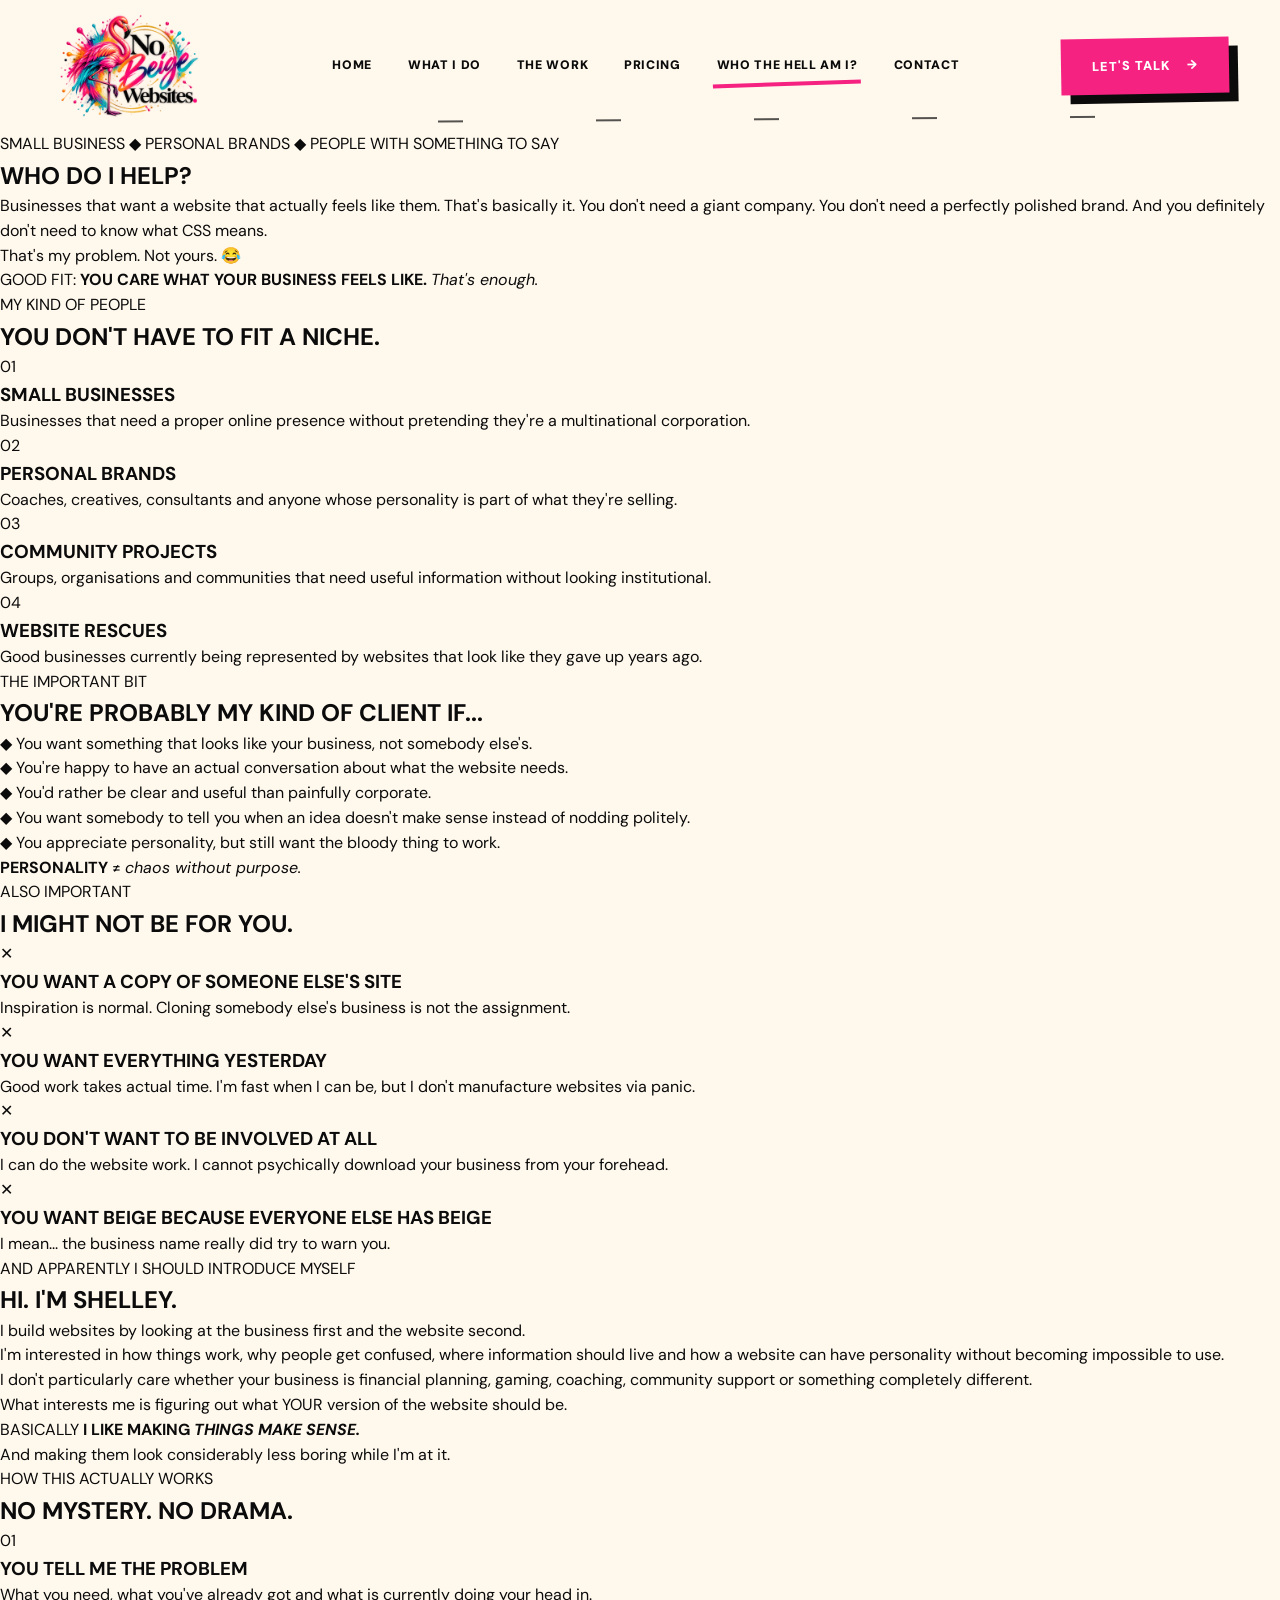
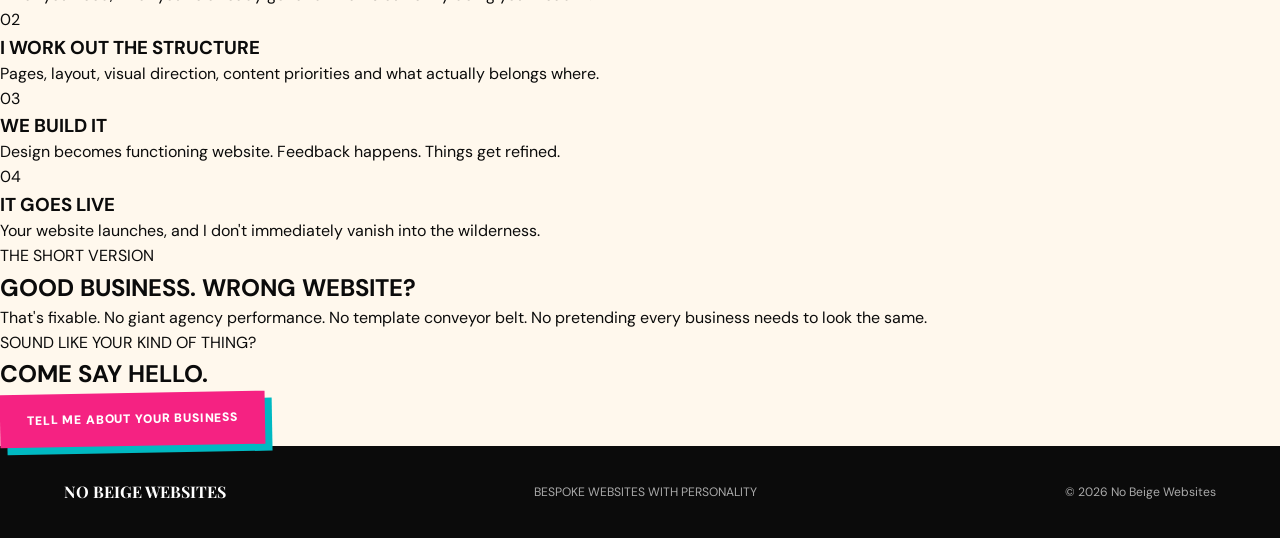
==== about.html @ 455a42d5 "Create about.html" ====
<!DOCTYPE html>
<html lang="en">

<head>

  <meta charset="UTF-8">

  <meta
    name="viewport"
    content="width=device-width, initial-scale=1.0"
  >

  <meta
    name="description"
    content="Who No Beige Websites works with, how projects are approached and the person behind the websites."
  >

  <title>
    Who I Help | No Beige Websites
  </title>


  <!-- GOOGLE FONTS -->

  <link
    rel="preconnect"
    href="https://fonts.googleapis.com"
  >

  <link
    rel="preconnect"
    href="https://fonts.gstatic.com"
    crossorigin
  >

  <link
    href="https://fonts.googleapis.com/css2?family=Caveat:wght@600;700&family=DM+Sans:wght@400;500;600;700;800;900&family=Playfair+Display:wght@600;700;800;900&display=swap"
    rel="stylesheet"
  >


  <link
    rel="stylesheet"
    href="style.css?v=10"
  >

</head>



<body>


  <!-- ======================================================
       HEADER
       ====================================================== -->

  <header class="site-header">


    <a
      href="index.html"
      class="header-logo"
      aria-label="No Beige Websites home"
    >

      <img
        src="images/logono.png"
        alt="No Beige Websites"
      >

    </a>



    <nav class="main-nav">

      <a href="index.html">
        HOME
      </a>

      <a href="services.html">
        WHAT I DO
      </a>

      <a href="work.html">
        THE WORK
      </a>

      <a href="pricing.html">
        PRICING
      </a>

      <a
        href="about.html"
        class="active"
      >
        WHO THE HELL AM I?
      </a>

      <a href="contact.html">
        CONTACT
      </a>

    </nav>



    <a
      href="contact.html"
      class="header-cta"
    >
      LET'S TALK
      <span>→</span>
    </a>


  </header>




  <main>


    <!-- ======================================================
         ABOUT HERO
         ====================================================== -->

    <section class="about-page-hero">


      <div class="about-hero-copy">


        <p class="about-eyebrow">

          SMALL BUSINESS

          <span>◆</span>

          PERSONAL BRANDS

          <span>◆</span>

          PEOPLE WITH SOMETHING TO SAY

        </p>



        <h1>

          WHO DO

          <span>
            I HELP?
          </span>

        </h1>



        <p class="about-intro">

          Businesses that want a website that actually feels like them.

          That's basically it.

          You don't need a giant company.
          You don't need a perfectly polished brand.
          And you definitely don't need to know what CSS means.

        </p>



        <p class="about-hand-note">
          That's my problem. Not yours. 😂
        </p>


      </div>



      <div class="about-hero-art">


        <div class="about-note-card">

          <span>
            GOOD FIT:
          </span>

          <strong>
            YOU CARE WHAT YOUR BUSINESS FEELS LIKE.
          </strong>

          <em>
            That's enough.
          </em>

        </div>


      </div>


    </section>




    <!-- ======================================================
         WHO I HELP
         ====================================================== -->

    <section class="who-help-section">


      <div class="about-section-heading">


        <p>
          MY KIND OF PEOPLE
        </p>


        <h2>

          YOU DON'T HAVE TO

          <span>
            FIT A NICHE.
          </span>

        </h2>


      </div>



      <div class="who-help-grid">


        <article class="who-help-card">

          <span>
            01
          </span>

          <h3>
            SMALL BUSINESSES
          </h3>

          <p>

            Businesses that need a proper online presence
            without pretending they're a multinational corporation.

          </p>

        </article>



        <article class="who-help-card">

          <span>
            02
          </span>

          <h3>
            PERSONAL BRANDS
          </h3>

          <p>

            Coaches, creatives, consultants and anyone
            whose personality is part of what they're selling.

          </p>

        </article>



        <article class="who-help-card">

          <span>
            03
          </span>

          <h3>
            COMMUNITY PROJECTS
          </h3>

          <p>

            Groups, organisations and communities
            that need useful information without looking institutional.

          </p>

        </article>



        <article class="who-help-card">

          <span>
            04
          </span>

          <h3>
            WEBSITE RESCUES
          </h3>

          <p>

            Good businesses currently being represented
            by websites that look like they gave up years ago.

          </p>

        </article>


      </div>


    </section>




    <!-- ======================================================
         THE FIT
         ====================================================== -->

    <section class="fit-section">


      <div class="fit-copy">


        <p class="fit-kicker">
          THE IMPORTANT BIT
        </p>


        <h2>

          YOU'RE PROBABLY

          <span>
            MY KIND OF CLIENT
          </span>

          IF...
        </h2>


        <div class="fit-list">


          <p>
            ◆ You want something that looks like your business,
            not somebody else's.
          </p>


          <p>
            ◆ You're happy to have an actual conversation
            about what the website needs.
          </p>


          <p>
            ◆ You'd rather be clear and useful
            than painfully corporate.
          </p>


          <p>
            ◆ You want somebody to tell you when an idea
            doesn't make sense instead of nodding politely.
          </p>


          <p>
            ◆ You appreciate personality,
            but still want the bloody thing to work.
          </p>


        </div>


      </div>



      <div class="fit-sticker">

        <strong>
          PERSONALITY
        </strong>

        <span>
          ≠
        </span>

        <em>
          chaos without purpose.
        </em>

      </div>


    </section>




    <!-- ======================================================
         NOT THE RIGHT FIT
         ====================================================== -->

    <section class="not-fit-section">


      <div class="about-section-heading">


        <p>
          ALSO IMPORTANT
        </p>


        <h2>

          I MIGHT NOT BE

          <span>
            FOR YOU.
          </span>

        </h2>


      </div>



      <div class="not-fit-grid">


        <article>

          <span>
            ✕
          </span>

          <h3>
            YOU WANT A COPY OF SOMEONE ELSE'S SITE
          </h3>

          <p>

            Inspiration is normal.
            Cloning somebody else's business is not the assignment.

          </p>

        </article>



        <article>

          <span>
            ✕
          </span>

          <h3>
            YOU WANT EVERYTHING YESTERDAY
          </h3>

          <p>

            Good work takes actual time.
            I'm fast when I can be, but I don't manufacture websites via panic.

          </p>

        </article>



        <article>

          <span>
            ✕
          </span>

          <h3>
            YOU DON'T WANT TO BE INVOLVED AT ALL
          </h3>

          <p>

            I can do the website work.
            I cannot psychically download your business from your forehead.

          </p>

        </article>



        <article>

          <span>
            ✕
          </span>

          <h3>
            YOU WANT BEIGE BECAUSE EVERYONE ELSE HAS BEIGE
          </h3>

          <p>

            I mean... the business name really did try to warn you.

          </p>

        </article>


      </div>


    </section>




    <!-- ======================================================
         ABOUT ME
         ====================================================== -->

    <section class="about-me-section">


      <div class="about-me-heading">


        <p>
          AND APPARENTLY I SHOULD INTRODUCE MYSELF
        </p>


        <h2>

          HI.

          <span>
            I'M SHELLEY.
          </span>

        </h2>


      </div>



      <div class="about-me-grid">


        <div class="about-me-copy">


          <p>

            I build websites by looking at the business first
            and the website second.

          </p>


          <p>

            I'm interested in how things work,
            why people get confused,
            where information should live
            and how a website can have personality
            without becoming impossible to use.

          </p>


          <p>

            I don't particularly care whether your business
            is financial planning, gaming, coaching,
            community support or something completely different.

          </p>


          <p>

            What interests me is figuring out
            what YOUR version of the website should be.

          </p>


        </div>



        <div class="about-me-card">


          <span class="about-me-small">
            BASICALLY
          </span>


          <strong>

            I LIKE MAKING

            <em>
              THINGS MAKE SENSE.
            </em>

          </strong>


          <p>

            And making them look considerably less boring
            while I'm at it.

          </p>


        </div>


      </div>


    </section>




    <!-- ======================================================
         HOW I WORK
         ====================================================== -->

    <section class="how-i-work-section">


      <div class="about-section-heading">


        <p>
          HOW THIS ACTUALLY WORKS
        </p>


        <h2>

          NO MYSTERY.

          <span>
            NO DRAMA.
          </span>

        </h2>


      </div>



      <div class="how-i-work-grid">


        <article>

          <span>
            01
          </span>

          <h3>
            YOU TELL ME THE PROBLEM
          </h3>

          <p>

            What you need, what you've already got
            and what is currently doing your head in.

          </p>

        </article>



        <article>

          <span>
            02
          </span>

          <h3>
            I WORK OUT THE STRUCTURE
          </h3>

          <p>

            Pages, layout, visual direction,
            content priorities and what actually belongs where.

          </p>

        </article>



        <article>

          <span>
            03
          </span>

          <h3>
            WE BUILD IT
          </h3>

          <p>

            Design becomes functioning website.
            Feedback happens.
            Things get refined.

          </p>

        </article>



        <article>

          <span>
            04
          </span>

          <h3>
            IT GOES LIVE
          </h3>

          <p>

            Your website launches,
            and I don't immediately vanish into the wilderness.

          </p>

        </article>


      </div>


    </section>




    <!-- ======================================================
         FINAL POINT
         ====================================================== -->

    <section class="about-point-section">


      <p>
        THE SHORT VERSION
      </p>


      <h2>

        GOOD BUSINESS.

        <span>
          WRONG WEBSITE?
        </span>

      </h2>


      <p class="about-point-copy">

        That's fixable.

        No giant agency performance.
        No template conveyor belt.
        No pretending every business needs to look the same.

      </p>


    </section>




    <!-- ======================================================
         CTA
         ====================================================== -->

    <section class="about-bottom-cta">


      <p>
        SOUND LIKE YOUR KIND OF THING?
      </p>


      <h2>

        COME SAY

        <span>
          HELLO.
        </span>

      </h2>


      <a
        href="contact.html"
        class="btn btn-pink"
      >
        TELL ME ABOUT YOUR BUSINESS
      </a>


    </section>


  </main>




  <!-- ======================================================
       FOOTER
       ====================================================== -->

  <footer class="site-footer">


    <strong>
      NO BEIGE WEBSITES
    </strong>


    <span>
      BESPOKE WEBSITES WITH PERSONALITY
    </span>


    <span>
      © 2026 No Beige Websites
    </span>


  </footer>


</body>

</html>
---- style.css ----
/* =========================================================
   NO BEIGE WEBSITES
   MASTER CSS — FIXED HERO CANVAS VERSION
   ========================================================= */


/* =========================================================
   BRAND
   ========================================================= */

:root {
  --cream: #fff8ed;
  --paper: #fffdf8;

  --black: #0b0b0b;
  --charcoal: #171717;

  --pink: #f52282;
  --teal: #00b9c2;
  --orange: #ff8b32;
  --gold: #c9983b;

  --white: #ffffff;

  --serif: "Playfair Display", Georgia, serif;
  --sans: "DM Sans", Arial, sans-serif;
  --hand: "Caveat", cursive;
}


/* =========================================================
   RESET
   ========================================================= */

* {
  margin: 0;
  padding: 0;
  box-sizing: border-box;
}

html {
  scroll-behavior: smooth;
}

body {
  background: var(--cream);
  color: var(--black);
  font-family: var(--sans);
  line-height: 1.55;
  overflow-x: hidden;
}

img {
  display: block;
  max-width: 100%;
}

a {
  color: inherit;
  text-decoration: none;
}


/* =========================================================
   HEADER
   ========================================================= */

.site-header {
  min-height: 132px;
  padding: 12px 4%;

  display: grid;
  grid-template-columns: 180px 1fr auto;
  align-items: center;
  gap: 34px;

  position: relative;
  z-index: 100;

  background: var(--cream);
}

.site-header::after {
  content: "";

  position: absolute;
  left: 29%;
  right: 6%;
  bottom: 12px;

  height: 2px;
  opacity: .7;

  background:
    repeating-linear-gradient(
      90deg,
      transparent 0 8%,
      var(--black) 8% 11%,
      transparent 11% 19%
    );

  transform: rotate(-.4deg);
}


/* =========================================================
   HEADER LOGO
   ========================================================= */

.header-logo {
  width: 170px;
  height: 105px;

  display: flex;
  align-items: center;
  justify-content: flex-start;
}

.header-logo img {
  width: 155px;
  height: auto;
  object-fit: contain;
}


/* =========================================================
   NAV
   ========================================================= */

.main-nav {
  display: flex;
  align-items: center;
  justify-content: center;
  gap: clamp(22px, 2.8vw, 44px);
}

.main-nav a {
  position: relative;

  font-size: .77rem;
  font-weight: 900;
  letter-spacing: .055em;

  white-space: nowrap;
}

.main-nav a::after {
  content: "";

  position: absolute;
  left: 50%;
  bottom: -10px;

  width: 0;
  height: 4px;

  background: var(--pink);

  transform:
    translateX(-50%)
    rotate(-2deg);

  transition: .2s ease;
}

.main-nav a:hover::after,
.main-nav a.active::after {
  width: 105%;
}


/* =========================================================
   HEADER CTA
   ========================================================= */

.header-cta {
  padding: 18px 31px;

  background: var(--pink);
  color: var(--white);

  font-size: .8rem;
  font-weight: 900;
  letter-spacing: .08em;

  box-shadow: 9px 9px 0 var(--black);

  transform: rotate(-1deg);

  transition: .2s ease;
}

.header-cta span {
  margin-left: 12px;
}

.header-cta:hover {
  transform:
    rotate(1deg)
    translate(-2px, -2px);

  box-shadow: 11px 11px 0 var(--teal);
}


/* =========================================================
   HERO
   ========================================================= */

.hero {
  min-height: 850px;

  padding:
    70px
    4.7%
    70px;

  display: grid;
  grid-template-columns: 48% 52%;
  gap: 18px;

  align-items: center;

  position: relative;
  overflow: hidden;

  background:
    radial-gradient(
      circle at 28% 20%,
      #1d1d1d 0%,
      #111111 44%,
      #080808 100%
    );
}


/* =========================================================
   HERO LEFT
   ========================================================= */

.hero-copy-wrap {
  position: relative;
  z-index: 20;
  padding-top: 12px;
}

.hero-eyebrow {
  margin-bottom: 22px;

  color: var(--orange);

  font-size: .78rem;
  font-weight: 900;
  letter-spacing: .15em;

  text-transform: uppercase;
}

.hero-eyebrow span {
  margin: 0 4px;
}


/* =========================================================
   MAIN HERO WORDING
   ========================================================= */

.hero-title {
  color: var(--white);
}

.hero-serif {
  display: block;

  font-family: var(--serif);

  font-size:
    clamp(4rem, 6.1vw, 6.9rem);

  font-weight: 800;

  letter-spacing: -.055em;
  line-height: .78;
}

.hero-website {
  margin-top: 18px;
}


/* =========================================================
   PERSONALITY SIGN
   ========================================================= */

.personality-strip {
  width: 730px;
  max-width: 104%;
  min-height: 118px;

  margin:
    18px
    0
    20px
    -10px;

  padding:
    14px
    28px
    15px;

  display: flex;
  align-items: center;

  position: relative;
  overflow: visible;

  background: var(--black);

  border:
    3px solid
    rgba(255,255,255,.92);

  border-radius:
    15px 24px 13px 20px;

  box-shadow:
    inset 0 0 0 1px
    rgba(255,255,255,.13);

  transform: rotate(.6deg);
}

.personality-strip::after {
  content: "";

  position: absolute;
  left: 8%;
  right: 14%;
  bottom: 8px;

  height: 5px;

  background: var(--gold);

  border-radius:
    80% 10% 70% 15%;

  transform: rotate(-2deg);
}


/* =========================================================
   HAS PERSONALITY
   ========================================================= */

.personality-text {
  position: relative;
  z-index: 8;

  color: var(--pink);

  font-family: var(--hand);

  font-size:
    clamp(4rem, 5.5vw, 6rem);

  font-weight: 700;
  line-height: .82;

  white-space: nowrap;
}


/* =========================================================
   PEEKING FLAMINGO
   LOCKED TO SIGN EDGE
   ========================================================= */

.personality-flamingo {
  width: 265px;
  height: auto;

  position: absolute;

  right: -58px;
  left: auto;
  top: -152px;

  z-index: 20;

  pointer-events: none;
  object-fit: contain;

  filter:
    drop-shadow(
      0 12px 13px
      rgba(0,0,0,.42)
    );

  animation:
    flamingoRise
    1.05s
    cubic-bezier(.22,1.4,.36,1)
    .4s
    both;
}

@keyframes flamingoRise {
  0% {
    transform: translateY(110px);
    opacity: 0;
  }

  65% {
    transform: translateY(-6px);
    opacity: 1;
  }

  82% {
    transform: translateY(3px);
  }

  100% {
    transform: translateY(0);
    opacity: 1;
  }
}


/* =========================================================
   FLAMINGO WHISPER
   LOCKED TO SIGN TOO
   ========================================================= */

.flamingo-whisper {
  position: absolute;

  right: -165px;
  left: auto;
  top: -138px;

  width: 190px;

  z-index: 21;

  color: var(--white);

  font-family: var(--hand);

  font-size: 1.65rem;
  font-weight: 700;
  line-height: .9;

  transform: rotate(-6deg);
}


/* =========================================================
   SHOULD TOO
   ========================================================= */

.hero-should {
  display: block;

  margin-top: 10px;

  color: var(--teal);

  font-family: var(--hand);

  font-size:
    clamp(4rem, 5.8vw, 6.2rem);

  font-weight: 700;
  line-height: .78;

  transform: rotate(-2deg);
}

.hero-should::after {
  content: "";

  display: block;

  width: 66%;
  height: 5px;

  margin-top: 9px;

  background: var(--gold);

  transform: rotate(-3deg);
}


/* =========================================================
   HERO COPY
   ========================================================= */

.hero-punchline {
  margin:
    26px
    0
    10px;

  color: var(--white);

  font-family: var(--hand);

  font-size:
    clamp(1.9rem, 2.4vw, 2.5rem);

  line-height: 1;

  transform: rotate(-1deg);
}

.hero-description {
  max-width: 575px;

  color:
    rgba(255,255,255,.84);

  font-size: 1.05rem;
  line-height: 1.55;

  white-space: pre-line;
}


/* =========================================================
   HERO BUTTONS
   ========================================================= */

.hero-buttons {
  margin-top: 27px;

  display: flex;
  gap: 20px;
  flex-wrap: wrap;
}

.btn {
  min-height: 53px;

  padding:
    15px
    27px;

  display: inline-flex;
  align-items: center;
  justify-content: center;

  font-size: .76rem;
  font-weight: 900;
  letter-spacing: .07em;

  transition: .2s ease;
}

.btn-pink {
  background: var(--pink);
  color: var(--white);

  box-shadow:
    7px 7px 0
    var(--teal);

  transform: rotate(-1deg);
}

.btn-pink:hover {
  transform:
    rotate(1deg)
    translate(-2px,-2px);

  box-shadow:
    10px 10px 0
    var(--orange);
}

.btn-outline {
  border:
    2px solid
    var(--white);

  color: var(--white);

  box-shadow:
    0 6px 0
    var(--gold);
}


/* =========================================================
   HERO RIGHT
   FIXED INTERNAL CANVAS
   ========================================================= */

.hero-art {
  width: 760px;
  height: 720px;

  position: relative;

  justify-self: center;
  align-self: center;

  isolation: isolate;

  flex-shrink: 0;
}


/* =========================================================
   OUTER PAINT SPLASH
   ========================================================= */

.hero-splash-outer {
  width: 2600px;
  height: 1000px;

  position: absolute;

  left: 54%;
  top: 50%;

  z-index: 1;

  object-fit: fill;

  transform:
    translate(-50%, -50%)
    rotate(4deg);

  opacity: .9;

  pointer-events: none;
}


/* =========================================================
   INNER PAINT SPLASH
   ========================================================= */

.hero-splash-inner {
  width: 1750px;
  height: 750px;

  position: absolute;

  left: 54%;
  top: 50%;

  z-index: 2;

  object-fit: fill;

  transform:
    translate(-50%, -50%)
    rotate(-6deg);

  opacity: .98;

  pointer-events: none;
}


/* =========================================================
   CREAM BADGE
   ========================================================= */

.hero-badge {
  width: 500px;
  height: 500px;

  position: absolute;

  left: 230px;
  top: 110px;

  z-index: 3;

  background: var(--cream);

  border:
    5px solid
    var(--gold);

  border-radius: 50%;

  transform: rotate(-3deg);

  box-shadow:
    0 0 48px
    rgba(255,255,255,.05);
}

.hero-badge-inner {
  position: absolute;

  inset: 11px;

  border:
    2px solid
    rgba(201,152,59,.68);

  border-radius: 50%;

  transform: rotate(7deg);
}


/* =========================================================
   MAIN FLAMINGO
   ========================================================= */

.hero-main-flamingo {
  width: 500px;
  height: auto;

  position: absolute;

  left: -30px;
  top: 80px;

  z-index: 6;

  object-fit: contain;

  pointer-events: none;

  filter:
    drop-shadow(
      0 18px 22px
      rgba(0,0,0,.32)
    );
}


/* =========================================================
   NO
   ========================================================= */

.hero-logo-no {
  position: absolute;

  left: 455px;
  top: 125px;

  z-index: 7;

  color: var(--black);

  font-family: var(--serif);

  font-size: 6rem;
  font-weight: 700;
  line-height: 1;
}


/* =========================================================
   BEIGE WORD
   ========================================================= */

.hero-beige-word {
  width: 455px;
  height: auto;

  position: absolute;

  left: 290px;
  top: 275px;

  z-index: 9;

  transform: rotate(-4deg);

  pointer-events: none;
}


/* =========================================================
   WEBSITES
   ========================================================= */

.hero-logo-websites {
  position: absolute;

  left: 375px;
  top: 470px;

  z-index: 8;

  color: var(--black);

  font-family: var(--serif);

  font-size: 4.6rem;
  font-weight: 700;
  line-height: 1;

  white-space: nowrap;
}

.hero-logo-dot {
  color: var(--pink);
}


/* =========================================================
   BRAND STRIP
   ========================================================= */

.brand-strip {
  overflow: hidden;

  padding:
    13px
    0;

  background: var(--pink);

  color: var(--white);

  border-top:
    4px solid
    var(--black);

  border-bottom:
    4px solid
    var(--black);
}

.brand-strip-track {
  width: max-content;

  white-space: nowrap;

  font-size: .74rem;
  font-weight: 900;
  letter-spacing: .14em;

  animation:
    ticker
    24s
    linear
    infinite;
}

@keyframes ticker {
  from {
    transform: translateX(0);
  }

  to {
    transform: translateX(-50%);
  }
}


/* =========================================================
   PORTFOLIO
   ========================================================= */

.work-section {
  padding:
    110px
    6%
    125px;

  background: var(--cream);
}

.work-heading {
  max-width: 940px;

  margin-bottom: 60px;
}

.pink-note {
  display: inline-block;

  margin-bottom: 16px;

  padding:
    6px
    15px;

  background: var(--pink);

  font-family: var(--hand);

  font-size: 1.35rem;
  font-weight: 700;

  transform: rotate(-3deg);
}

.work-heading h2 {
  font-family: var(--serif);

  font-size:
    clamp(3rem, 6vw, 6rem);

  line-height: .9;
}

.work-heading h2 span {
  display: block;

  color: var(--pink);

  font-family: var(--hand);

  transform: rotate(-1deg);
}

.work-heading p {
  max-width: 680px;

  margin-top: 25px;
}


/* =========================================================
   PORTFOLIO GRID
   ========================================================= */

.work-grid {
  display: grid;

  grid-template-columns:
    repeat(2, minmax(0,1fr));

  gap:
    44px
    38px;
}

.work-card {
  position: relative;

  overflow: hidden;

  background: var(--paper);

  border:
    2px solid
    var(--black);

  border-radius:
    28px 17px 33px 20px;

  box-shadow:
    9px 10px 0
    rgba(13,13,13,.14);

  transform: rotate(-.6deg);

  transition: .25s ease;
}

.work-card:hover {
  transform:
    rotate(0)
    translateY(-7px);

  box-shadow:
    13px 14px 0
    rgba(13,13,13,.16);
}

.work-card-drop {
  margin-top: 35px;

  transform: rotate(.8deg);
}

.work-card::before {
  content: "";

  position: absolute;

  width: 95px;
  height: 25px;

  top: -5px;
  left: 50%;

  z-index: 20;

  background:
    rgba(225,201,151,.83);

  transform:
    translateX(-50%)
    rotate(-4deg);
}

.work-card-image-wrap {
  height: 270px;

  position: relative;

  overflow: hidden;
}

.work-card-image-wrap img {
  width: 100%;
  height: 100%;

  object-fit: cover;

  transition:
    transform .35s ease;
}

.work-card:hover .work-card-image-wrap img {
  transform: scale(1.035);
}

.work-card-image-wrap::after {
  content: "";

  position: absolute;

  inset: 0;

  background:
    linear-gradient(
      transparent 45%,
      rgba(0,0,0,.7)
    );
}

.work-card-image-wrap span {
  position: absolute;

  left: 22px;
  bottom: 18px;

  z-index: 5;

  padding:
    7px
    10px;

  background:
    rgba(13,13,13,.82);

  color: var(--white);

  font-size: .67rem;
  font-weight: 900;

  border-radius: 999px;
}

.work-card-copy {
  padding:
    29px
    30px
    34px;
}

.work-card-copy h3 {
  margin-bottom: 10px;

  font-family: var(--serif);

  font-size: 2rem;
}

.work-card-copy p {
  color: #3a3a3a;
}

.work-card-copy small {
  display: inline-block;

  margin-top: 20px;

  color: var(--pink);

  font-weight: 900;

  border-bottom:
    2px solid
    var(--gold);
}


/* =========================================================
   SERVICES
   ========================================================= */

.services-section {
  padding:
    105px
    6%;

  background: var(--black);

  color: var(--white);
}

.services-heading {
  margin-bottom: 55px;
}

.services-heading > p {
  color: var(--orange);

  font-weight: 900;

  letter-spacing: .15em;
}

.services-heading h2 {
  font-family: var(--serif);

  font-size:
    clamp(3rem, 5vw, 5.5rem);

  line-height: .9;
}

.services-heading h2 span {
  color: var(--pink);

  font-family: var(--hand);
}

.services-grid {
  display: grid;

  grid-template-columns:
    repeat(4,1fr);

  gap: 18px;
}

.service-card {
  min-height: 280px;

  padding:
    34px
    27px;

  display: flex;

  flex-direction: column;
  justify-content: space-between;

  border:
    1px solid
    rgba(255,255,255,.18);

  border-radius:
    27px 16px 30px 19px;

  background:
    rgba(255,255,255,.035);

  transition: .25s ease;
}

.service-card:hover {
  transform: translateY(-6px);

  background:
    rgba(255,255,255,.07);
}

.service-number {
  color: var(--orange);

  font-family: var(--hand);

  font-size: 1.4rem;
}

.service-card h3 {
  font-family: var(--hand);

  font-size: 3.2rem;
}

.service-card:nth-child(1) h3 {
  color: var(--pink);
}

.service-card:nth-child(2) h3 {
  color: var(--orange);
}

.service-card:nth-child(3) h3 {
  color: var(--teal);
}

.service-card:nth-child(4) h3 {
  color: var(--pink);
}

.service-card p {
  color:
    rgba(255,255,255,.75);
}

.service-card small {
  font-weight: 900;

  letter-spacing: .1em;
}


/* =========================================================
   FINAL CTA
   ========================================================= */

.home-cta {
  min-height: 520px;

  padding:
    100px
    7%;

  display: flex;
  flex-direction: column;

  align-items: center;
  justify-content: center;

  text-align: center;

  background: var(--cream);
}

.home-cta > p:first-child {
  color: var(--teal);

  font-weight: 900;
  letter-spacing: .16em;
}

.home-cta h2 {
  font-family: var(--serif);

  font-size:
    clamp(3.2rem, 6vw, 6.2rem);

  line-height: .9;
}

.home-cta h2 span {
  display: block;

  color: var(--pink);

  font-family: var(--hand);
}

.home-cta-copy {
  max-width: 650px;

  margin:
    26px
    auto;
}


/* =========================================================
   FOOTER
   ========================================================= */

.site-footer {
  padding:
    34px
    5%;

  display: flex;

  align-items: center;
  justify-content: space-between;

  gap: 25px;

  background: var(--black);

  color: var(--white);
}

.site-footer strong {
  font-family: var(--serif);
}

.site-footer span {
  color:
    rgba(255,255,255,.65);

  font-size: .76rem;
}


/* =========================================================
   TABLET / SMALL LAPTOP
   ========================================================= */

@media (max-width: 1000px) {

  .site-header {
    grid-template-columns:
      140px
      1fr
      auto;

    gap: 18px;
  }

  .header-logo {
    width: 140px;
  }

  .header-logo img {
    width: 125px;
  }

  .main-nav {
    gap: 16px;
  }

  .main-nav a {
    font-size: .64rem;
  }

  .hero {
    grid-template-columns: 1fr;
  }

  .hero-copy-wrap {
    max-width: 700px;
  }

  .personality-flamingo {
    right: -42px;
  }

  .flamingo-whisper {
    right: -145px;
  }

  .hero-art {
    width: 680px;
    height: 650px;

    min-height: 650px;
  }

  .hero-splash-outer {
    width: 1500px;
    height: 720px;

    left: -400px;
    top: -35px;
  }

  .hero-splash-inner {
    width: 1100px;
    height: 580px;

    left: -220px;
    top: 30px;
  }

  .hero-badge {
    width: 460px;
    height: 460px;

    left: 185px;
    top: 95px;
  }

  .hero-main-flamingo {
    width: 450px;

    left: -15px;
    top: 85px;
  }

  .hero-logo-no {
    left: 395px;
    top: 115px;

    font-size: 5.2rem;
  }

  .hero-beige-word {
    width: 390px;

    left: 250px;
    top: 245px;
  }

  .hero-logo-websites {
    left: 325px;
    top: 435px;

    font-size: 4rem;
  }

  .services-grid {
    grid-template-columns:
      repeat(2,1fr);
  }
}


/* =========================================================
   MOBILE
   ========================================================= */

@media (max-width: 760px) {

  .site-header {
    min-height: 88px;

    display: flex;
    justify-content: space-between;

    padding:
      10px
      4%;
  }

  .site-header::after {
    display: none;
  }

  .header-logo {
    width: 120px;
    height: 70px;
  }

  .header-logo img {
    width: 110px;
  }

  .main-nav {
    display: none;
  }

  .header-cta {
    padding:
      11px
      15px;

    font-size: .65rem;
  }

  .hero {
    min-height: auto;

    padding:
      55px
      5%
      65px;
  }

  .hero-serif {
    font-size:
      clamp(3.3rem, 16vw, 5rem);
  }

  .personality-strip {
    width: 100%;
    max-width: 100%;
    min-height: 90px;

    margin-left: 0;
  }

  .personality-text {
    font-size:
      clamp(3rem, 14vw, 4.5rem);
  }

  .personality-flamingo {
    width: 170px;

    right: -20px;
    top: -105px;
  }

  .flamingo-whisper {
    display: none;
  }

  .hero-should {
    font-size:
      clamp(3rem, 14vw, 4.8rem);
  }

  .hero-art {
    width: 430px;
    height: 500px;

    min-height: 500px;
  }

  .hero-splash-outer {
    width: 800px;
    height: 430px;

    left: -185px;
    top: 30px;
  }

  .hero-splash-inner {
    width: 620px;
    height: 360px;

    left: -90px;
    top: 70px;
  }

  .hero-badge {
    width: 325px;
    height: 325px;

    left: 90px;
    top: 90px;
  }

  .hero-main-flamingo {
    width: 300px;

    left: -25px;
    top: 100px;
  }

  .hero-logo-no {
    left: 260px;
    top: 105px;

    font-size: 4rem;
  }

  .hero-beige-word {
    width: 285px;

    left: 150px;
    top: 205px;
  }

  .hero-logo-websites {
    left: 175px;
    top: 345px;

    font-size: 2.65rem;
  }

  .work-grid {
    grid-template-columns: 1fr;
  }

  .work-card-drop {
    margin-top: 0;
  }

  .services-grid {
    grid-template-columns: 1fr;
  }

  .site-footer {
    flex-direction: column;
    align-items: flex-start;
  }


/* =========================================================
   SERVICES PAGE
   ========================================================= */


/* =========================================================
   SERVICES PAGE HERO
   ========================================================= */

.services-page-hero {
  min-height: 680px;

  padding:
    90px
    6%;

  display: grid;
  grid-template-columns: 58% 42%;

  align-items: center;

  position: relative;
  overflow: hidden;

  background:
    radial-gradient(
      circle at 20% 20%,
      #222222,
      #111111 48%,
      #080808 100%
    );

  color: var(--white);
}


.services-page-copy {
  max-width: 800px;

  position: relative;
  z-index: 10;
}


.services-page-eyebrow {
  margin-bottom: 24px;

  color: var(--orange);

  font-size: .78rem;
  font-weight: 900;

  letter-spacing: .15em;
}


.services-page-eyebrow span {
  margin: 0 5px;
}


.services-page-copy h1 {
  font-family: var(--serif);

  font-size:
    clamp(4rem, 7vw, 7.5rem);

  line-height: .82;

  letter-spacing: -.05em;
}


.services-page-copy h1 span {
  display: block;

  color: var(--pink);

  font-family: var(--hand);

  font-size: .9em;

  transform: rotate(-2deg);
}


.services-page-intro {
  max-width: 650px;

  margin-top: 30px;

  color:
    rgba(255,255,255,.82);

  font-size: 1.08rem;

  white-space: pre-line;
}


.services-page-hand {
  margin-top: 30px;

  color: var(--teal);

  font-family: var(--hand);

  font-size:
    clamp(2rem, 3vw, 3rem);

  transform: rotate(-2deg);
}


/* =========================================================
   SERVICES HERO ART
   ========================================================= */

.services-page-art {
  min-height: 520px;

  position: relative;
}


.services-paint {
  position: absolute;

  border-radius: 50%;

  filter: blur(1px);
}


.services-paint-one {
  width: 360px;
  height: 360px;

  right: 2%;
  top: 8%;

  background:
    radial-gradient(
      circle at 30% 30%,
      var(--pink),
      var(--orange) 35%,
      var(--teal) 70%,
      transparent 72%
    );

  transform: rotate(12deg);
}


.services-paint-two {
  width: 280px;
  height: 280px;

  right: 20%;
  bottom: 2%;

  background:
    radial-gradient(
      circle,
      var(--teal),
      var(--pink) 55%,
      transparent 70%
    );

  opacity: .8;
}


.services-note-card {
  width: 330px;

  padding:
    38px
    30px;

  position: absolute;

  right: 11%;
  top: 25%;

  z-index: 5;

  background: var(--cream);

  color: var(--black);

  border:
    4px solid
    var(--gold);

  border-radius:
    25px 16px 30px 18px;

  box-shadow:
    14px 14px 0
    rgba(245,34,130,.75);

  transform: rotate(5deg);
}


.services-note-card span {
  display: block;

  font-family: var(--serif);

  font-size: 4rem;

  line-height: .9;
}


.services-note-card strong {
  display: block;

  margin-top: 10px;

  font-size: 1.15rem;

  letter-spacing: .08em;
}


.services-note-card em {
  display: block;

  margin-top: 10px;

  color: var(--pink);

  font-family: var(--hand);

  font-size: 3rem;

  font-style: normal;
}


/* =========================================================
   SERVICE FEATURE SECTIONS
   ========================================================= */

.service-feature {
  min-height: 650px;

  padding:
    100px
    7%;

  display: grid;

  grid-template-columns:
    110px
    minmax(0,1fr);

  gap: 45px;

  align-items: start;

  position: relative;

  overflow: hidden;
}


.service-feature-number {
  color: var(--pink);

  font-family: var(--hand);

  font-size: 5rem;

  line-height: 1;
}


.service-feature-copy {
  max-width: 1000px;
}


.service-kicker {
  margin-bottom: 14px;

  color: var(--orange);

  font-size: .75rem;
  font-weight: 900;

  letter-spacing: .14em;
}


.service-feature h2 {
  margin-bottom: 24px;

  font-family: var(--serif);

  font-size:
    clamp(3.3rem, 6vw, 6rem);

  line-height: .88;
}


.service-feature h2 span {
  display: block;

  color: var(--pink);

  font-family: var(--hand);
}


.service-feature-copy > p {
  max-width: 760px;

  font-size: 1.08rem;

  white-space: pre-line;
}


/* light section */

.service-feature-light {
  background: var(--cream);
}


/* dark section */

.service-feature-dark {
  background: var(--black);

  color: var(--white);
}


.service-feature-dark .service-feature-copy > p {
  color:
    rgba(255,255,255,.8);
}


/* =========================================================
   MINI SERVICE GRID
   ========================================================= */

.service-mini-grid {
  margin-top: 45px;

  display: grid;

  grid-template-columns:
    repeat(2, minmax(0,1fr));

  gap: 22px;
}


.service-mini-card {
  min-height: 160px;

  padding:
    25px;

  background: var(--paper);

  border:
    2px solid
    var(--black);

  border-radius:
    22px 14px 28px 17px;

  box-shadow:
    7px 8px 0
    rgba(13,13,13,.12);
}


.service-mini-card strong {
  display: block;

  margin-bottom: 10px;

  color: var(--pink);

  font-size: .82rem;

  letter-spacing: .1em;
}


/* =========================================================
   DARK SERVICE LIST
   ========================================================= */

.service-list-block {
  max-width: 860px;

  margin-top: 45px;

  display: flex;

  flex-wrap: wrap;

  gap: 14px;
}


.service-list-block span {
  padding:
    12px
    17px;

  border:
    2px solid
    var(--white);

  border-radius: 999px;

  font-size: .72rem;
  font-weight: 900;

  letter-spacing: .08em;
}


.service-list-block span:nth-child(2n) {
  border-color: var(--pink);

  color: var(--pink);
}


.service-list-block span:nth-child(3n) {
  border-color: var(--teal);

  color: var(--teal);
}


.service-feature-quote {
  max-width: 420px;

  margin-top: 50px;

  grid-column: 2;

  padding:
    30px;

  border-left:
    6px solid
    var(--gold);

  color: var(--white);

  font-family: var(--hand);

  font-size: 2rem;

  transform: rotate(-2deg);
}


/* =========================================================
   RESCUE SECTION
   ========================================================= */

.service-feature-rescue {
  background:
    linear-gradient(
      135deg,
      #fff8ed 0%,
      #fff8ed 55%,
      #ffd8e8 100%
    );
}


.rescue-before-after {
  margin-top: 50px;

  display: grid;

  grid-template-columns:
    1fr
    80px
    1fr;

  gap: 22px;

  align-items: center;
}


.rescue-box {
  min-height: 220px;

  padding:
    28px;

  border-radius:
    28px 16px 30px 18px;
}


.rescue-box small {
  display: block;

  margin-bottom: 12px;

  font-weight: 900;

  letter-spacing: .12em;
}


.rescue-box strong {
  display: block;

  margin-bottom: 12px;

  font-family: var(--serif);

  font-size: 2rem;
}


.rescue-before {
  background: var(--black);

  color: var(--white);

  transform: rotate(-2deg);
}


.rescue-after {
  background: var(--teal);

  color: var(--black);

  transform: rotate(2deg);
}


.rescue-arrow {
  color: var(--pink);

  font-family: var(--hand);

  font-size: 5rem;

  text-align: center;
}


/* =========================================================
   SUPPORT SECTION
   ========================================================= */

.service-feature-support {
  background: var(--paper);
}


.support-stickers {
  margin-top: 45px;

  display: flex;

  flex-wrap: wrap;

  gap: 16px;
}


.support-stickers span {
  padding:
    13px
    18px;

  background: var(--pink);

  color: var(--white);

  font-size: .74rem;
  font-weight: 900;

  letter-spacing: .08em;

  transform: rotate(-2deg);
}


.support-stickers span:nth-child(2n) {
  background: var(--teal);

  color: var(--black);

  transform: rotate(2deg);
}


.support-stickers span:nth-child(3n) {
  background: var(--orange);
}


/* =========================================================
   WHAT YOU PAY FOR
   ========================================================= */

.not-included-section {
  padding:
    100px
    7%
    110px;

  background: var(--black);

  color: var(--white);
}


.not-included-heading p {
  color: var(--orange);

  font-size: .75rem;
  font-weight: 900;

  letter-spacing: .15em;
}


.not-included-heading h2 {
  font-family: var(--serif);

  font-size:
    clamp(3rem, 6vw, 6rem);

  line-height: .88;
}


.not-included-heading h2 span {
  display: block;

  color: var(--pink);

  font-family: var(--hand);
}


.not-included-grid {
  margin-top: 55px;

  display: grid;

  grid-template-columns:
    repeat(2, minmax(0,1fr));

  gap: 30px;
}


.included-card,
.third-party-card {
  min-height: 260px;

  padding:
    35px;

  border-radius:
    28px 17px 33px 20px;
}


.included-card {
  background: var(--teal);

  color: var(--black);

  transform: rotate(-1deg);
}


.third-party-card {
  background: var(--cream);

  color: var(--black);

  transform: rotate(1deg);
}


.included-card h3,
.third-party-card h3 {
  margin-bottom: 18px;

  font-family: var(--serif);

  font-size: 2rem;
}


.not-included-note {
  max-width: 900px;

  margin-top: 45px;

  color:
    rgba(255,255,255,.8);
}


/* =========================================================
   SERVICES CTA
   ========================================================= */

.services-bottom-cta {
  min-height: 520px;

  padding:
    100px
    7%;

  display: flex;

  flex-direction: column;

  align-items: center;

  justify-content: center;

  text-align: center;

  background: var(--cream);
}


.services-bottom-cta > p:first-child {
  color: var(--teal);

  font-weight: 900;

  letter-spacing: .15em;
}


.services-bottom-cta h2 {
  margin:
    12px
    0
    24px;

  font-family: var(--serif);

  font-size:
    clamp(3.3rem, 6vw, 6.2rem);

  line-height: .88;
}


.services-bottom-cta h2 span {
  display: block;

  color: var(--pink);

  font-family: var(--hand);
}


.services-bottom-cta > p:not(:first-child) {
  max-width: 600px;

  margin-bottom: 30px;
}


/* =========================================================
   SERVICES RESPONSIVE
   ========================================================= */

@media (max-width: 900px) {

  .services-page-hero {
    grid-template-columns: 1fr;
  }


  .services-page-art {
    min-height: 430px;
  }


  .service-feature {
    grid-template-columns: 70px 1fr;
  }


  .service-mini-grid {
    grid-template-columns: 1fr;
  }


  .rescue-before-after {
    grid-template-columns: 1fr;
  }


  .rescue-arrow {
    transform: rotate(90deg);
  }


  .not-included-grid {
    grid-template-columns: 1fr;
  }

}


@media (max-width: 650px) {

  .services-page-hero {
    padding:
      70px
      5%;
  }


  .services-page-copy h1 {
    font-size: 4rem;
  }


  .services-note-card {
    width: 280px;

    right: 5%;
  }


  .service-feature {
    padding:
      75px
      5%;

    grid-template-columns: 1fr;
  }


  .service-feature-number {
    font-size: 3.5rem;
  }


  .service-feature-quote {
    grid-column: 1;

    margin-top: 35px;
  }


  .not-included-section,
  .services-bottom-cta {
    padding:
      80px
      5%;
  }

   /* =========================================================
   WORK PAGE
   ========================================================= */


/* =========================================================
   WORK HERO
   ========================================================= */

.work-page-hero {
  min-height: 650px;

  padding:
    90px
    6%;

  display: grid;

  grid-template-columns:
    60%
    40%;

  align-items: center;

  position: relative;

  overflow: hidden;

  background:
    radial-gradient(
      circle at 20% 20%,
      #222222,
      #111111 48%,
      #080808 100%
    );

  color: var(--white);
}


.work-page-hero-copy {
  max-width: 850px;

  position: relative;

  z-index: 10;
}


.work-page-eyebrow {
  margin-bottom: 22px;

  color: var(--orange);

  font-size: .78rem;
  font-weight: 900;

  letter-spacing: .15em;
}


.work-page-eyebrow span {
  margin: 0 5px;
}


.work-page-hero h1 {
  font-family: var(--serif);

  font-size:
    clamp(4rem, 7vw, 7.3rem);

  line-height: .84;

  letter-spacing: -.05em;
}


.work-page-hero h1 span {
  display: block;

  color: var(--pink);

  font-family: var(--hand);

  transform: rotate(-2deg);
}


.work-page-intro {
  max-width: 680px;

  margin-top: 30px;

  color:
    rgba(255,255,255,.82);

  font-size: 1.08rem;

  white-space: pre-line;
}


/* =========================================================
   WORK HERO ART
   ========================================================= */

.work-page-hero-art {
  min-height: 450px;

  position: relative;
}


.work-scribble-card {
  width: 330px;

  padding:
    38px
    30px;

  position: absolute;

  right: 10%;
  top: 22%;

  background: var(--cream);

  color: var(--black);

  border:
    4px solid
    var(--gold);

  border-radius:
    28px 17px 33px 20px;

  box-shadow:
    14px 14px 0
    var(--pink);

  transform: rotate(5deg);
}


.work-scribble-card strong {
  display: block;

  margin-bottom: 18px;

  font-size: .85rem;

  letter-spacing: .12em;
}


.work-scribble-card span {
  display: block;

  font-family: var(--serif);

  font-size: 2.1rem;

  line-height: 1;
}


.work-scribble-card em {
  display: block;

  margin-top: 10px;

  color: var(--teal);

  font-family: var(--hand);

  font-size: 2.8rem;

  font-style: normal;

  line-height: .9;
}


/* =========================================================
   PROJECT CASES
   ========================================================= */

.project-case {
  padding:
    100px
    7%
    115px;

  position: relative;

  overflow: hidden;
}


.project-case-dark {
  background: var(--black);

  color: var(--white);
}


.project-case-light {
  background: var(--cream);

  color: var(--black);
}


.project-case-pink {
  background:
    linear-gradient(
      135deg,
      #fff8ed 0%,
      #ffd4e5 100%
    );

  color: var(--black);
}


.project-case-teal {
  background:
    linear-gradient(
      135deg,
      #e8fbfb 0%,
      #fff8ed 72%
    );

  color: var(--black);
}


/* =========================================================
   CASE HEADINGS
   ========================================================= */

.project-case-head {
  margin-bottom: 60px;

  display: grid;

  grid-template-columns:
    100px
    minmax(0,1fr);

  gap: 30px;

  align-items: start;
}


.project-number {
  color: var(--pink);

  font-family: var(--hand);

  font-size: 5rem;

  line-height: 1;
}


.project-kicker {
  margin-bottom: 12px;

  color: var(--orange);

  font-size: .75rem;
  font-weight: 900;

  letter-spacing: .14em;
}


.project-case h2 {
  font-family: var(--serif);

  font-size:
    clamp(3.3rem, 6vw, 6rem);

  line-height: .87;
}


.project-case h2 span {
  display: block;

  color: var(--pink);

  font-family: var(--hand);
}


/* =========================================================
   PROJECT GRID
   ========================================================= */

.project-case-grid {
  display: grid;

  grid-template-columns:
    45%
    55%;

  gap: 55px;

  align-items: center;
}


.project-case-grid-reverse {
  grid-template-columns:
    55%
    45%;
}


.project-case-grid-reverse .project-case-copy {
  order: 2;
}


.project-case-grid-reverse .project-case-visual {
  order: 1;
}


/* =========================================================
   CASE COPY
   ========================================================= */

.project-case-copy h3 {
  margin:
    0
    0
    10px;

  color: var(--pink);

  font-size: .8rem;
  font-weight: 900;

  letter-spacing: .13em;
}


.project-case-copy h3:not(:first-child) {
  margin-top: 34px;
}


.project-case-copy p {
  max-width: 620px;

  font-size: 1.05rem;

  line-height: 1.65;

  white-space: pre-line;
}


.project-case-dark .project-case-copy p {
  color:
    rgba(255,255,255,.8);
}


/* =========================================================
   PROJECT TAGS
   ========================================================= */

.project-tags {
  margin-top: 35px;

  display: flex;

  flex-wrap: wrap;

  gap: 12px;
}


.project-tags span {
  padding:
    10px
    14px;

  border:
    2px solid
    currentColor;

  border-radius: 999px;

  font-size: .67rem;
  font-weight: 900;

  letter-spacing: .09em;
}


.project-tags span:nth-child(2n) {
  color: var(--pink);
}


.project-tags span:nth-child(3n) {
  color: var(--teal);
}


/* =========================================================
   PROJECT VISUAL
   ========================================================= */

.project-case-visual {
  position: relative;

  padding: 18px;

  background: var(--paper);

  border:
    3px solid
    var(--black);

  border-radius:
    28px 17px 34px 20px;

  box-shadow:
    13px 14px 0
    rgba(13,13,13,.16);

  transform: rotate(1deg);
}


.project-case-dark .project-case-visual {
  border-color: var(--white);

  box-shadow:
    13px 14px 0
    var(--pink);
}


.project-case-visual::before {
  content: "";

  position: absolute;

  width: 110px;
  height: 28px;

  left: 50%;
  top: -12px;

  background:
    rgba(229,205,153,.85);

  transform:
    translateX(-50%)
    rotate(-4deg);

  z-index: 10;
}


.project-case-visual img {
  width: 100%;
  height: auto;

  border-radius:
    18px 12px 22px 14px;
}


/* =========================================================
   HFS LITTLE NOTE
   ========================================================= */

.project-before-note {
  width: fit-content;

  margin:
    70px
    0
    0
    auto;

  padding:
    18px
    24px;

  background: var(--black);

  color: var(--white);

  transform: rotate(-2deg);

  box-shadow:
    8px 8px 0
    var(--teal);
}


.project-before-note strong,
.project-before-note span {
  display: block;
}


.project-before-note span {
  margin-top: 5px;

  color: var(--pink);

  font-family: var(--hand);

  font-size: 1.8rem;
}


/* =========================================================
   WORK POINT SECTION
   ========================================================= */

.work-point-section {
  padding:
    110px
    7%;

  background: var(--black);

  color: var(--white);

  text-align: center;
}


.work-point-section > p:first-child {
  color: var(--orange);

  font-size: .76rem;
  font-weight: 900;

  letter-spacing: .15em;
}


.work-point-section h2 {
  margin-top: 12px;

  font-family: var(--serif);

  font-size:
    clamp(3.3rem, 6vw, 6.1rem);

  line-height: .88;
}


.work-point-section h2 span {
  display: block;

  color: var(--pink);

  font-family: var(--hand);
}


.work-point-copy {
  max-width: 720px;

  margin:
    30px
    auto
    0;

  color:
    rgba(255,255,255,.8);

  font-size: 1.05rem;

  white-space: pre-line;
}


/* =========================================================
   WORK CTA
   ========================================================= */

.work-bottom-cta {
  min-height: 500px;

  padding:
    100px
    7%;

  display: flex;

  flex-direction: column;

  align-items: center;

  justify-content: center;

  text-align: center;

  background: var(--cream);
}


.work-bottom-cta > p {
  color: var(--teal);

  font-size: .76rem;
  font-weight: 900;

  letter-spacing: .15em;
}


.work-bottom-cta h2 {
  margin:
    12px
    0
    32px;

  font-family: var(--serif);

  font-size:
    clamp(3.2rem, 6vw, 6rem);

  line-height: .88;
}


.work-bottom-cta h2 span {
  display: block;

  color: var(--pink);

  font-family: var(--hand);
}


/* =========================================================
   WORK RESPONSIVE
   ========================================================= */

@media (max-width: 900px) {

  .work-page-hero {
    grid-template-columns: 1fr;
  }


  .work-page-hero-art {
    min-height: 400px;
  }


  .project-case-grid,
  .project-case-grid-reverse {
    grid-template-columns: 1fr;

    gap: 45px;
  }


  .project-case-grid-reverse .project-case-copy,
  .project-case-grid-reverse .project-case-visual {
    order: initial;
  }


  .project-case-head {
    grid-template-columns:
      75px
      1fr;
  }

}


@media (max-width: 650px) {

  .work-page-hero {
    padding:
      70px
      5%;
  }


  .work-page-hero h1 {
    font-size: 4rem;
  }


  .work-scribble-card {
    width: 280px;

    right: 5%;
  }


  .project-case {
    padding:
      75px
      5%
      85px;
  }


  .project-case-head {
    grid-template-columns: 1fr;

    gap: 15px;
  }


  .project-number {
    font-size: 3.5rem;
  }


  .project-case-visual {
    padding: 12px;
  }


  .work-point-section,
  .work-bottom-cta {
    padding:
      80px
      5%;
  }

}

/* =========================================================
   PRICING PAGE
   ========================================================= */


/* =========================================================
   PRICING HERO
   ========================================================= */

.pricing-page-hero {
  min-height: 650px;

  padding:
    90px
    6%;

  display: grid;

  grid-template-columns:
    60%
    40%;

  align-items: center;

  position: relative;

  overflow: hidden;

  background:
    radial-gradient(
      circle at 20% 20%,
      #222222,
      #111111 48%,
      #080808 100%
    );

  color: var(--white);
}


.pricing-hero-copy {
  max-width: 850px;

  position: relative;

  z-index: 5;
}


.pricing-eyebrow {
  margin-bottom: 22px;

  color: var(--orange);

  font-size: .78rem;
  font-weight: 900;

  letter-spacing: .15em;
}


.pricing-eyebrow span {
  margin: 0 5px;
}


.pricing-page-hero h1 {
  font-family: var(--serif);

  font-size:
    clamp(4rem, 7vw, 7.3rem);

  line-height: .84;

  letter-spacing: -.05em;
}


.pricing-page-hero h1 span {
  display: block;

  color: var(--pink);

  font-family: var(--hand);

  transform: rotate(-2deg);
}


.pricing-intro {
  max-width: 680px;

  margin-top: 30px;

  color:
    rgba(255,255,255,.82);

  font-size: 1.08rem;

  white-space: pre-line;
}


/* =========================================================
   HERO NOTE
   ========================================================= */

.pricing-hero-art {
  min-height: 420px;

  position: relative;
}


.pricing-note {
  width: 315px;

  padding:
    34px
    30px;

  position: absolute;

  right: 10%;
  top: 23%;

  background: var(--cream);

  color: var(--black);

  border:
    4px solid
    var(--gold);

  border-radius:
    27px 17px 31px 19px;

  box-shadow:
    14px 14px 0
    var(--teal);

  transform: rotate(5deg);
}


.pricing-note span {
  display: block;

  font-family: var(--serif);

  font-size: 4rem;

  line-height: .9;
}


.pricing-note strong {
  display: block;

  margin-top: 7px;

  font-size: 1.3rem;

  letter-spacing: .1em;
}


.pricing-note em {
  display: block;

  color: var(--pink);

  font-family: var(--hand);

  font-size: 3rem;

  font-style: normal;

  line-height: .9;
}


/* =========================================================
   PRICING STRIP
   ========================================================= */

.pricing-strip {
  padding:
    16px
    4%;

  overflow: hidden;

  background: var(--teal);

  border-top:
    4px solid
    var(--black);

  border-bottom:
    4px solid
    var(--black);
}


.pricing-strip p {
  font-size: .75rem;
  font-weight: 900;

  letter-spacing: .12em;

  text-align: center;
}


/* =========================================================
   PRICING SECTION HEADINGS
   ========================================================= */

.pricing-section-heading > p {
  color: var(--orange);

  font-size: .75rem;
  font-weight: 900;

  letter-spacing: .15em;
}


.pricing-section-heading h2 {
  font-family: var(--serif);

  font-size:
    clamp(3.2rem, 6vw, 6rem);

  line-height: .88;
}


.pricing-section-heading h2 span {
  display: block;

  color: var(--pink);

  font-family: var(--hand);
}


/* =========================================================
   PACKAGES
   ========================================================= */

.pricing-packages-section {
  padding:
    105px
    6%
    125px;

  background: var(--cream);
}


.pricing-grid {
  margin-top: 65px;

  display: grid;

  grid-template-columns:
    repeat(3, minmax(0,1fr));

  gap: 28px;

  align-items: start;
}


.pricing-card {
  min-height: 700px;

  padding:
    34px
    30px;

  display: flex;

  flex-direction: column;

  position: relative;

  background: var(--paper);

  border:
    3px solid
    var(--black);

  border-radius:
    29px 17px 35px 20px;

  box-shadow:
    10px 11px 0
    rgba(13,13,13,.15);

  transform: rotate(-.6deg);
}


.pricing-card:nth-child(3) {
  transform: rotate(.7deg);
}


.pricing-card-featured {
  margin-top: -20px;

  min-height: 750px;

  background: var(--black);

  color: var(--white);

  border-color: var(--pink);

  box-shadow:
    12px 13px 0
    var(--teal);

  transform: rotate(.4deg);
}


.pricing-popular {
  position: absolute;

  right: -14px;
  top: -18px;

  padding:
    9px
    14px;

  background: var(--pink);

  color: var(--white);

  font-family: var(--hand);

  font-size: 1.4rem;

  font-weight: 700;

  transform: rotate(5deg);
}


.pricing-card-number {
  color: var(--pink);

  font-family: var(--hand);

  font-size: 2rem;
}


.pricing-card-label {
  margin-top: 14px;

  color: var(--orange);

  font-size: .67rem;
  font-weight: 900;

  letter-spacing: .11em;
}


.pricing-card h3 {
  margin-top: 8px;

  font-family: var(--serif);

  font-size: 2.7rem;
}


.pricing-price {
  margin-top: 18px;

  font-size: .7rem;

  font-weight: 900;

  letter-spacing: .12em;
}


.pricing-price strong {
  display: block;

  margin-top: 4px;

  color: var(--pink);

  font-family: var(--serif);

  font-size: 3.5rem;

  letter-spacing: 0;
}


.pricing-card-intro {
  margin-top: 28px;

  min-height: 115px;

  color: #3f3f3f;
}


.pricing-card-featured .pricing-card-intro {
  color:
    rgba(255,255,255,.78);
}


.pricing-list {
  margin:
    28px
    0
    35px;

  padding: 0;

  list-style: none;
}


.pricing-list li {
  padding:
    10px
    0
    10px
    25px;

  position: relative;

  border-bottom:
    1px solid
    rgba(0,0,0,.12);
}


.pricing-card-featured .pricing-list li {
  border-color:
    rgba(255,255,255,.12);
}


.pricing-list li::before {
  content: "◆";

  position: absolute;

  left: 0;
  top: 10px;

  color: var(--teal);

  font-size: .65rem;
}


.pricing-card-link {
  margin-top: auto;

  color: var(--pink);

  font-size: .73rem;
  font-weight: 900;

  letter-spacing: .08em;
}


/* =========================================================
   CUSTOM PROJECT
   ========================================================= */

.custom-project-section {
  padding:
    100px
    7%;

  display: flex;

  align-items: center;
  justify-content: space-between;

  gap: 50px;

  background: var(--black);

  color: var(--white);
}


.custom-project-copy {
  max-width: 780px;
}


.custom-project-copy > p:first-child {
  color: var(--orange);

  font-size: .74rem;
  font-weight: 900;

  letter-spacing: .15em;
}


.custom-project-copy h2 {
  font-family: var(--serif);

  font-size:
    clamp(3.2rem, 6vw, 6rem);

  line-height: .88;
}


.custom-project-copy h2 span {
  display: block;

  color: var(--pink);

  font-family: var(--hand);
}


.custom-project-text {
  margin-top: 28px;

  color:
    rgba(255,255,255,.8);

  white-space: pre-line;
}


/* =========================================================
   ADD ONS
   ========================================================= */

.pricing-addons-section {
  padding:
    105px
    6%;

  background: var(--paper);
}


.addons-grid {
  margin-top: 55px;

  display: grid;

  grid-template-columns:
    repeat(4, minmax(0,1fr));

  gap: 20px;
}


.addon-card {
  min-height: 230px;

  padding:
    28px
    24px;

  border:
    2px solid
    var(--black);

  border-radius:
    25px 16px 29px 18px;

  box-shadow:
    7px 8px 0
    rgba(13,13,13,.11);
}


.addon-card span {
  color: var(--pink);

  font-family: var(--hand);

  font-size: 3rem;

  line-height: .6;
}


.addon-card h3 {
  margin:
    20px
    0
    12px;

  font-family: var(--serif);

  font-size: 1.5rem;
}


.addon-card:nth-child(2) {
  background: #ffe2ed;
}


.addon-card:nth-child(3) {
  background: #dff8f8;
}


.addon-card:nth-child(4) {
  background: #ffe8cf;
}


.addon-note {
  max-width: 750px;

  margin-top: 40px;

  font-family: var(--hand);

  font-size: 1.7rem;
}


/* =========================================================
   PAYMENT
   ========================================================= */

.payment-section {
  padding:
    105px
    6%;

  background: var(--cream);
}


.payment-heading > p {
  color: var(--orange);

  font-size: .75rem;
  font-weight: 900;

  letter-spacing: .15em;
}


.payment-heading h2 {
  font-family: var(--serif);

  font-size:
    clamp(3.2rem, 6vw, 6rem);

  line-height: .88;
}


.payment-heading h2 span {
  display: block;

  color: var(--pink);

  font-family: var(--hand);
}


.payment-steps {
  margin-top: 60px;

  display: grid;

  grid-template-columns:
    repeat(4, minmax(0,1fr));

  gap: 20px;
}


.payment-step {
  min-height: 260px;

  padding:
    28px;

  background: var(--black);

  color: var(--white);

  border-radius:
    27px 17px 31px 19px;
}


.payment-step:nth-child(2),
.payment-step:nth-child(4) {
  transform: translateY(25px);
}


.payment-step > span {
  color: var(--pink);

  font-family: var(--hand);

  font-size: 2.2rem;
}


.payment-step h3 {
  margin:
    12px
    0;

  font-family: var(--serif);

  font-size: 1.7rem;
}


.payment-step p {
  color:
    rgba(255,255,255,.75);
}


/* =========================================================
   HOW TO PAY
   ========================================================= */

.how-to-pay-section {
  padding:
    80px
    7%;

  background: var(--pink);
}


.how-to-pay-card {
  max-width: 850px;

  margin: auto;

  padding:
    48px;

  background: var(--cream);

  border:
    4px solid
    var(--black);

  border-radius:
    30px 18px 35px 21px;

  box-shadow:
    14px 14px 0
    var(--teal);

  transform: rotate(-1deg);
}


.how-to-pay-kicker {
  color: var(--orange);

  font-size: .72rem;
  font-weight: 900;

  letter-spacing: .13em;
}


.how-to-pay-card h2 {
  margin:
    8px
    0
    20px;

  font-family: var(--serif);

  font-size: 4rem;
}


.payment-hand-note {
  display: block;

  margin-top: 25px;

  color: var(--pink);

  font-family: var(--hand);

  font-size: 1.8rem;
}


/* =========================================================
   THIRD PARTY COSTS
   ========================================================= */

.third-party-costs-section {
  padding:
    105px
    7%;

  background: var(--black);

  color: var(--white);
}


.third-party-heading > p {
  color: var(--orange);

  font-size: .75rem;
  font-weight: 900;

  letter-spacing: .15em;
}


.third-party-heading h2 {
  font-family: var(--serif);

  font-size:
    clamp(3.2rem, 6vw, 6rem);

  line-height: .88;
}


.third-party-heading h2 span {
  display: block;

  color: var(--pink);

  font-family: var(--hand);
}


.cost-comparison {
  margin-top: 55px;

  display: grid;

  grid-template-columns:
    repeat(2, minmax(0,1fr));

  gap: 30px;
}


.cost-card {
  min-height: 290px;

  padding:
    38px;

  color: var(--black);

  border-radius:
    29px 18px 34px 20px;
}


.cost-card small {
  font-weight: 900;

  letter-spacing: .12em;
}


.cost-card h3 {
  margin:
    18px
    0;

  font-family: var(--serif);

  font-size: 2rem;
}


.cost-card-me {
  background: var(--teal);

  transform: rotate(-1deg);
}


.cost-card-them {
  background: var(--cream);

  transform: rotate(1deg);
}


.third-party-note {
  max-width: 900px;

  margin-top: 45px;

  color:
    rgba(255,255,255,.78);
}


/* =========================================================
   PRICING FAQ
   ========================================================= */

.pricing-faq-section {
  padding:
    105px
    6%;

  background: var(--paper);
}


.pricing-faq-grid {
  margin-top: 55px;

  display: grid;

  grid-template-columns:
    repeat(2, minmax(0,1fr));

  gap: 25px;
}


.pricing-faq {
  padding:
    30px;

  border:
    2px solid
    var(--black);

  border-radius:
    25px 16px 29px 18px;
}


.pricing-faq h3 {
  margin-bottom: 14px;

  color: var(--pink);

  font-family: var(--serif);

  font-size: 1.5rem;
}


.pricing-faq p {
  white-space: pre-line;
}


/* =========================================================
   PRICING CTA
   ========================================================= */

.pricing-bottom-cta {
  min-height: 500px;

  padding:
    100px
    7%;

  display: flex;

  flex-direction: column;

  align-items: center;

  justify-content: center;

  text-align: center;

  background: var(--cream);
}


.pricing-bottom-cta > p {
  color: var(--teal);

  font-size: .75rem;
  font-weight: 900;

  letter-spacing: .15em;
}


.pricing-bottom-cta h2 {
  margin:
    12px
    0
    32px;

  font-family: var(--serif);

  font-size:
    clamp(3.2rem, 6vw, 6rem);

  line-height: .88;
}


.pricing-bottom-cta h2 span {
  display: block;

  color: var(--pink);

  font-family: var(--hand);
}


/* =========================================================
   PRICING RESPONSIVE
   ========================================================= */

@media (max-width: 1000px) {

  .pricing-page-hero {
    grid-template-columns: 1fr;
  }


  .pricing-hero-art {
    min-height: 390px;
  }


  .pricing-grid {
    grid-template-columns: 1fr;

    max-width: 700px;
  }


  .pricing-card,
  .pricing-card-featured {
    margin-top: 0;

    min-height: auto;
  }


  .pricing-card-intro {
    min-height: 0;
  }


  .addons-grid,
  .payment-steps {
    grid-template-columns:
      repeat(2, minmax(0,1fr));
  }


  .payment-step:nth-child(2),
  .payment-step:nth-child(4) {
    transform: none;
  }


  .custom-project-section {
    flex-direction: column;

    align-items: flex-start;
  }

}


@media (max-width: 650px) {

  .pricing-page-hero {
    padding:
      70px
      5%;
  }


  .pricing-page-hero h1 {
    font-size: 4rem;
  }


  .pricing-note {
    width: 275px;

    right: 4%;
  }


  .pricing-packages-section,
  .pricing-addons-section,
  .payment-section,
  .third-party-costs-section,
  .pricing-faq-section {
    padding:
      80px
      5%;
  }


  .addons-grid,
  .payment-steps,
  .cost-comparison,
  .pricing-faq-grid {
    grid-template-columns: 1fr;
  }


  .how-to-pay-section {
    padding:
      65px
      5%;
  }


  .how-to-pay-card {
    padding:
      35px
      25px;
  }


  .pricing-bottom-cta {
    padding:
      80px
      5%;
  }

}
}}
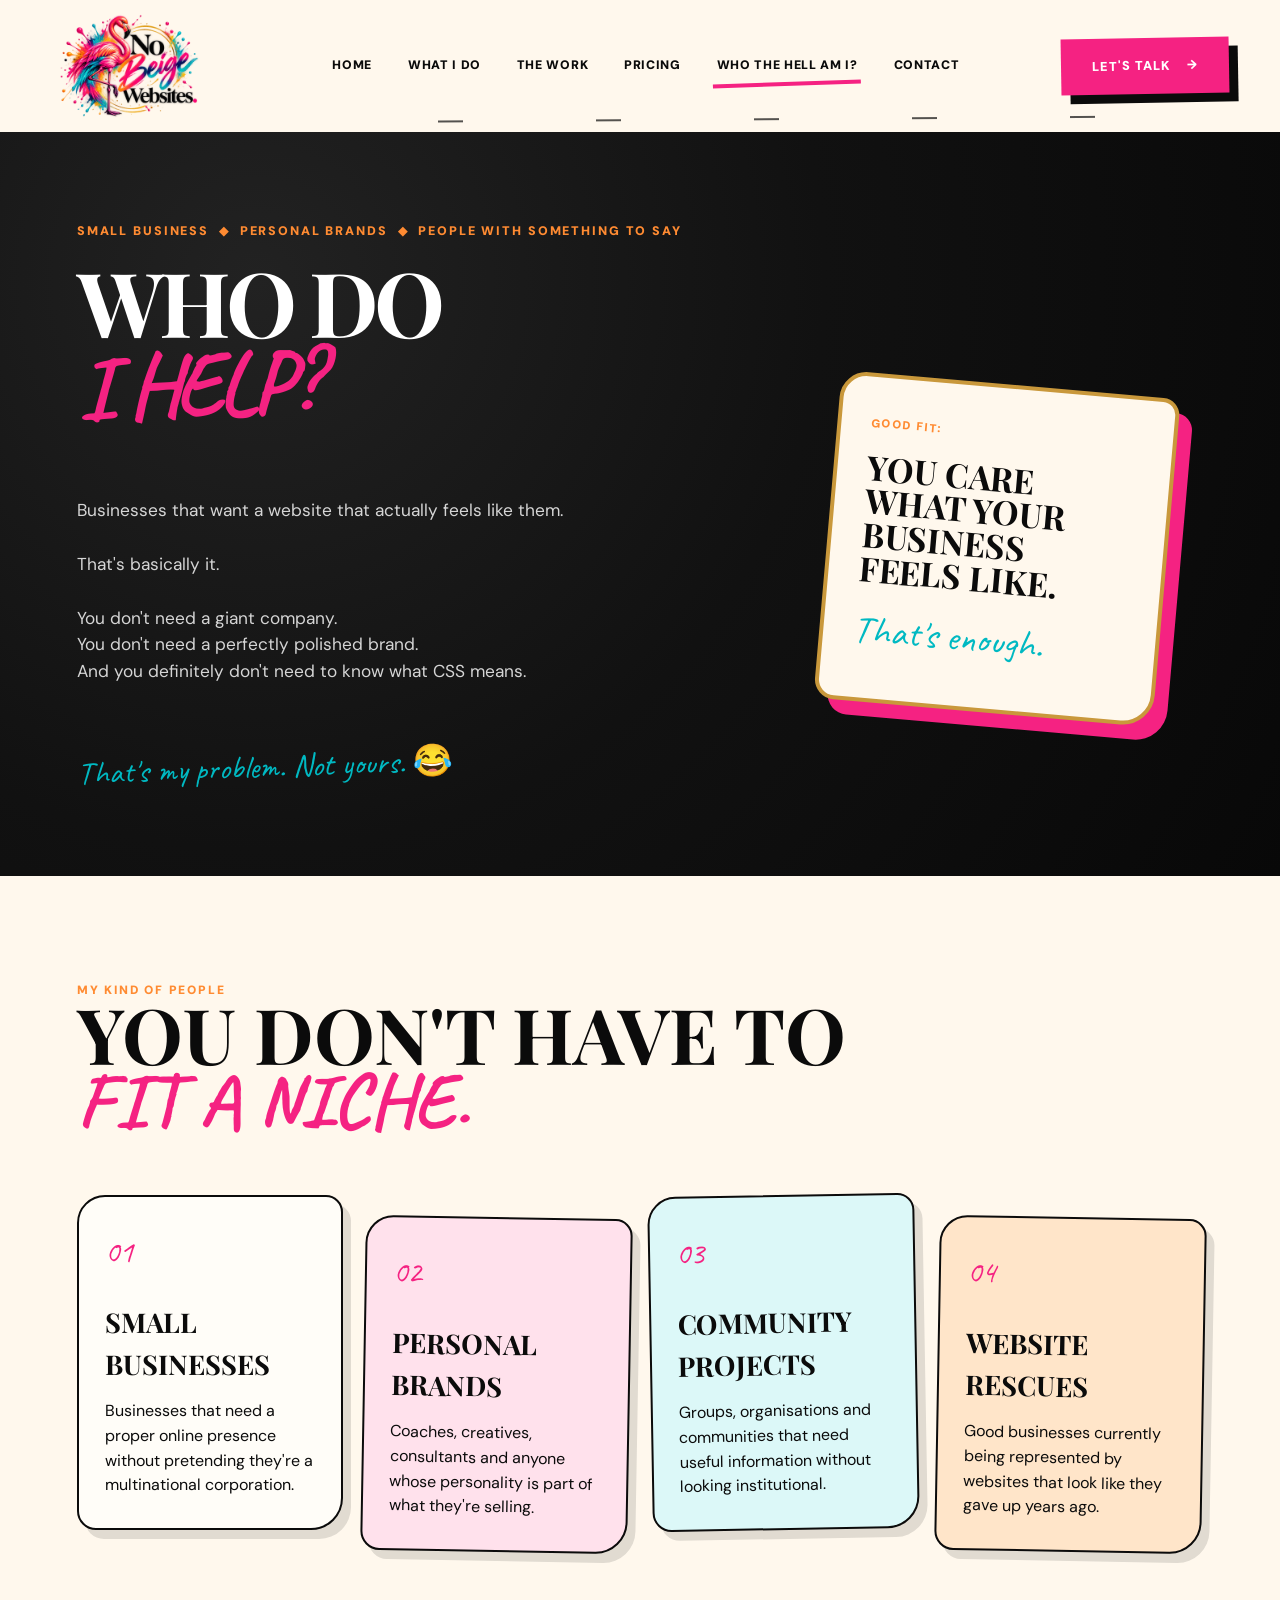
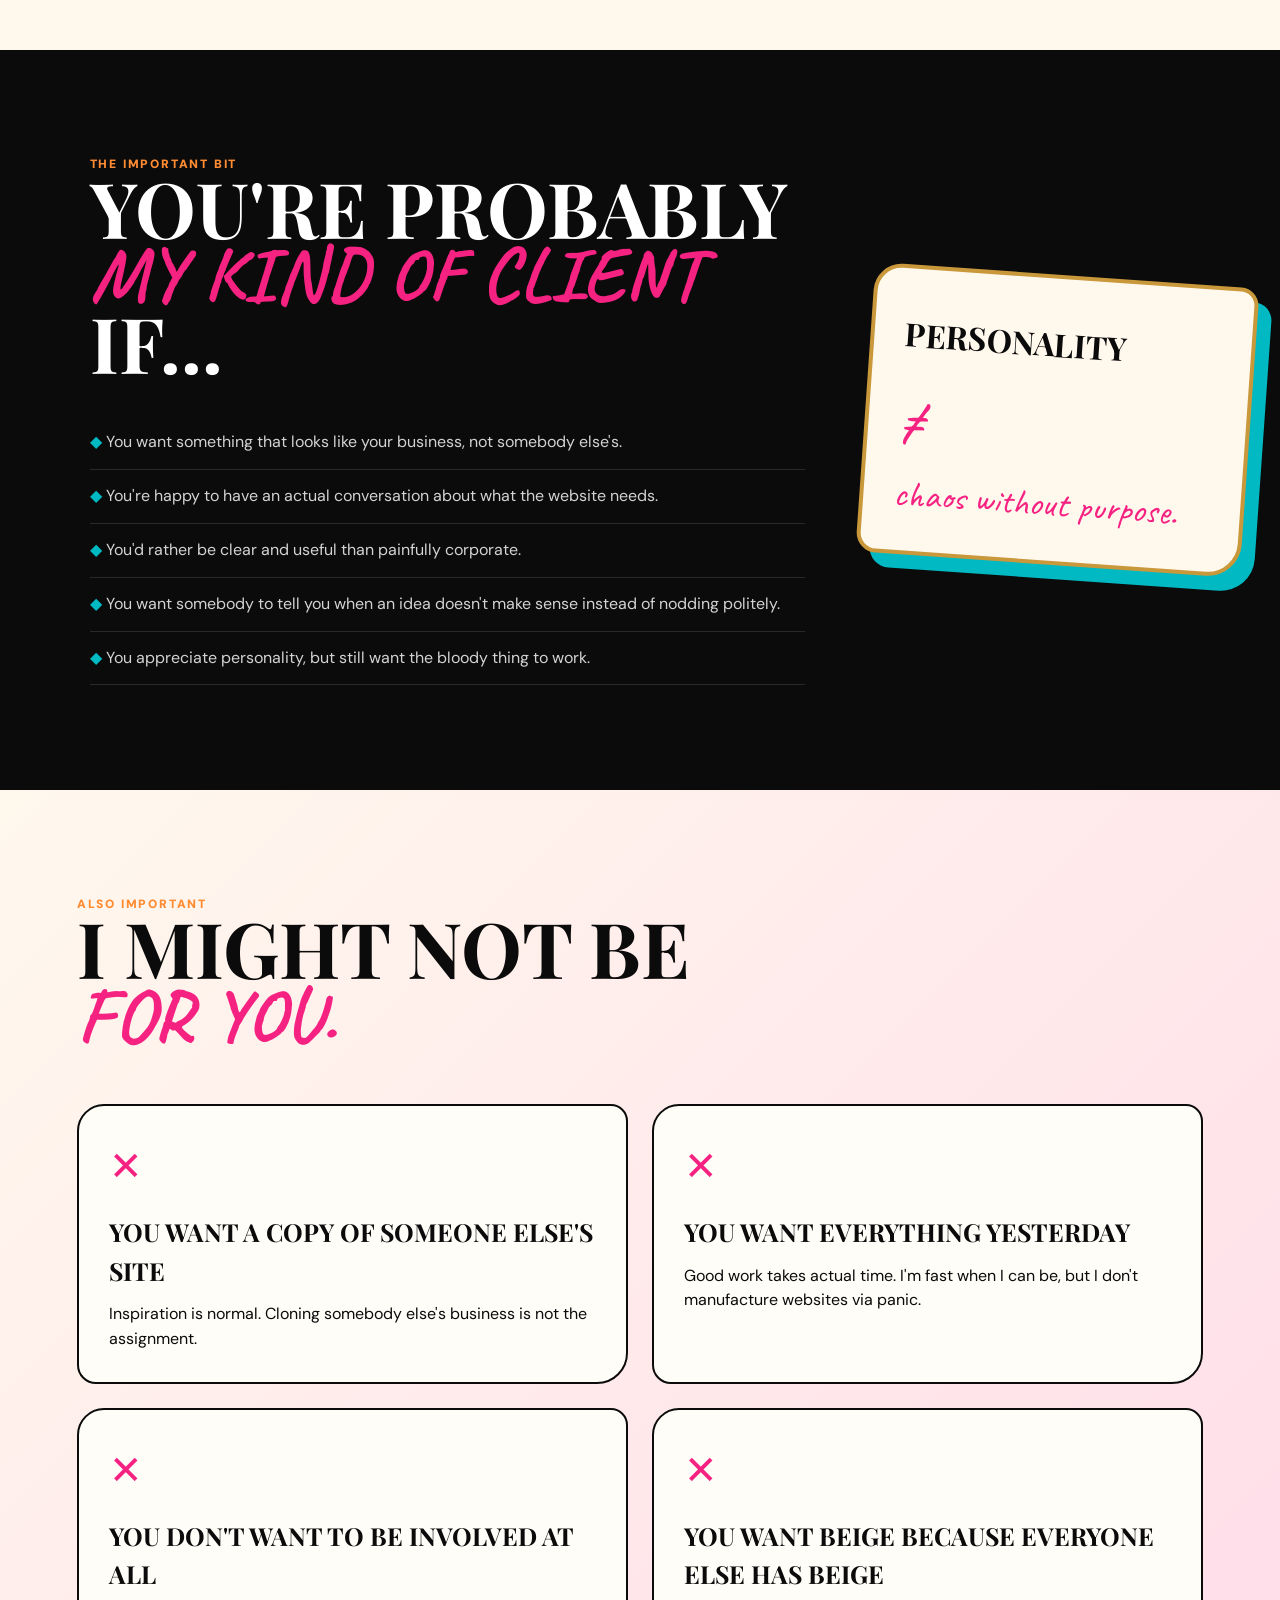
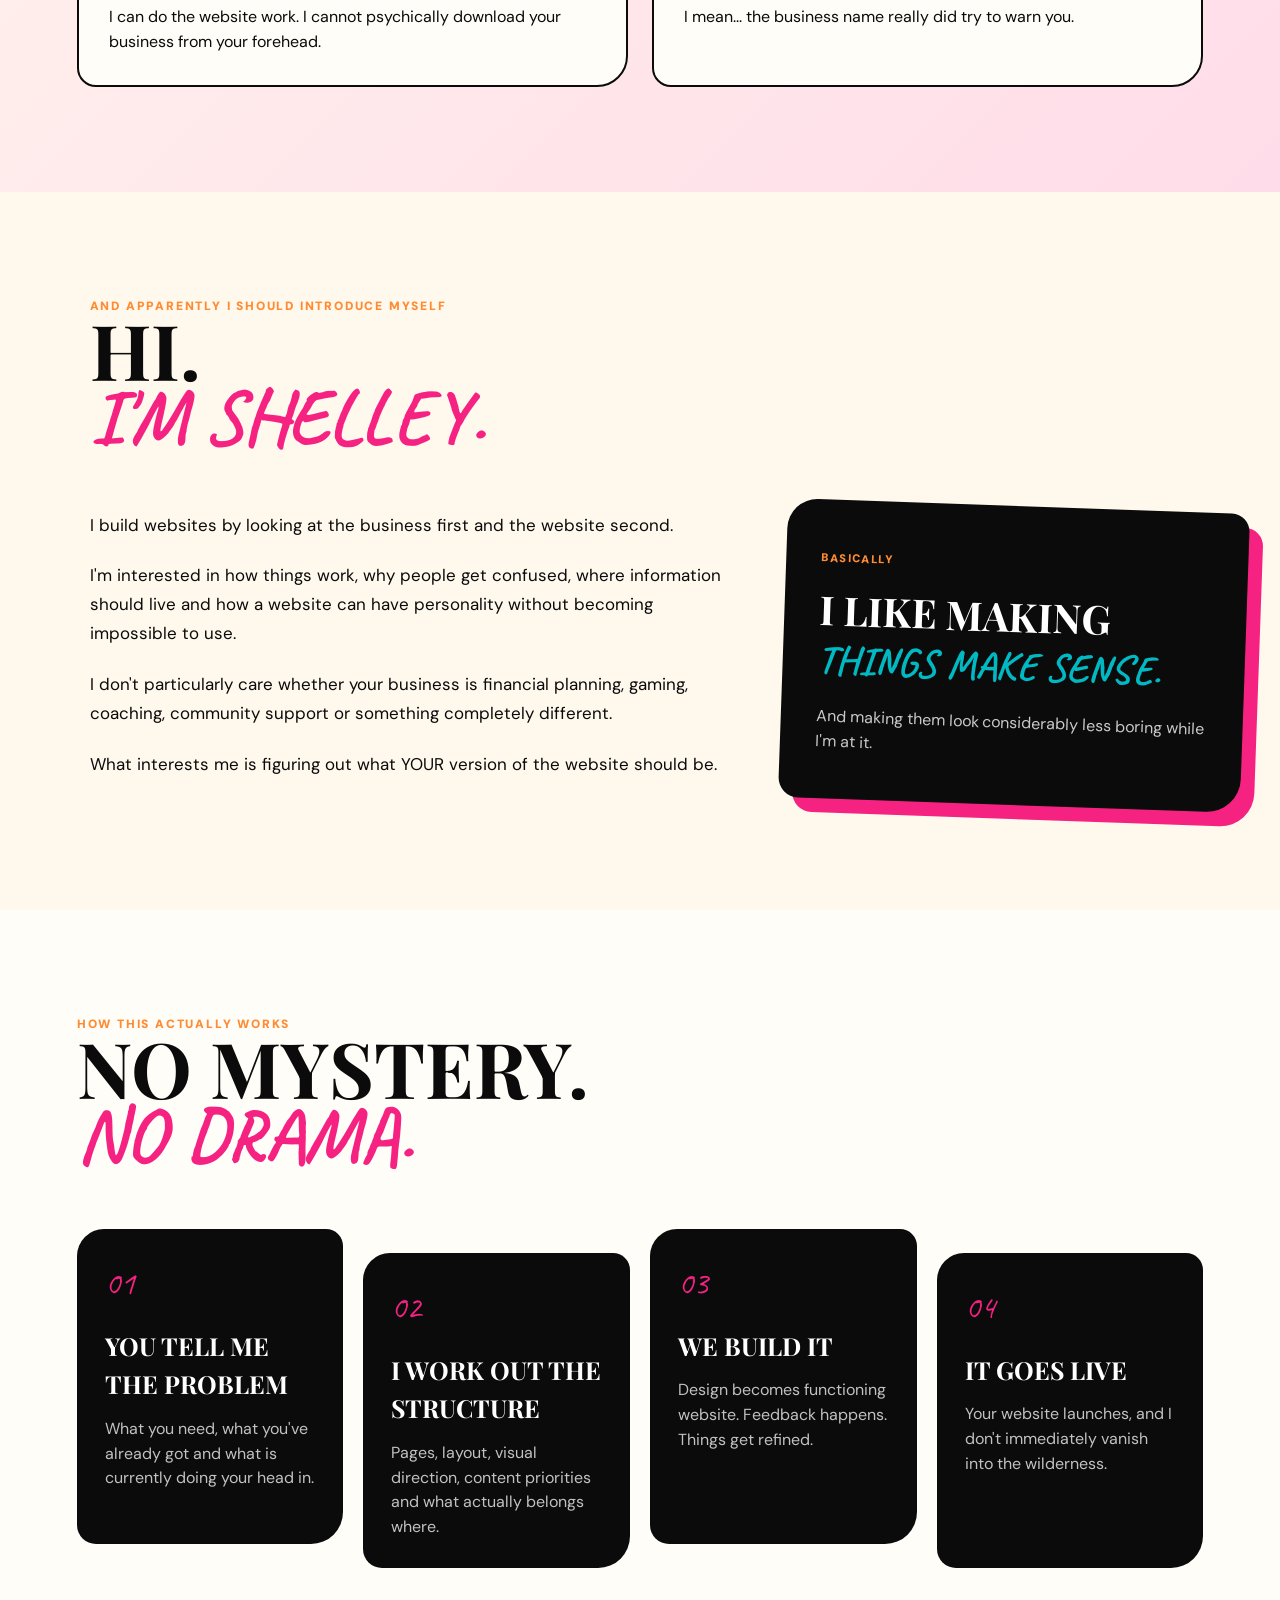
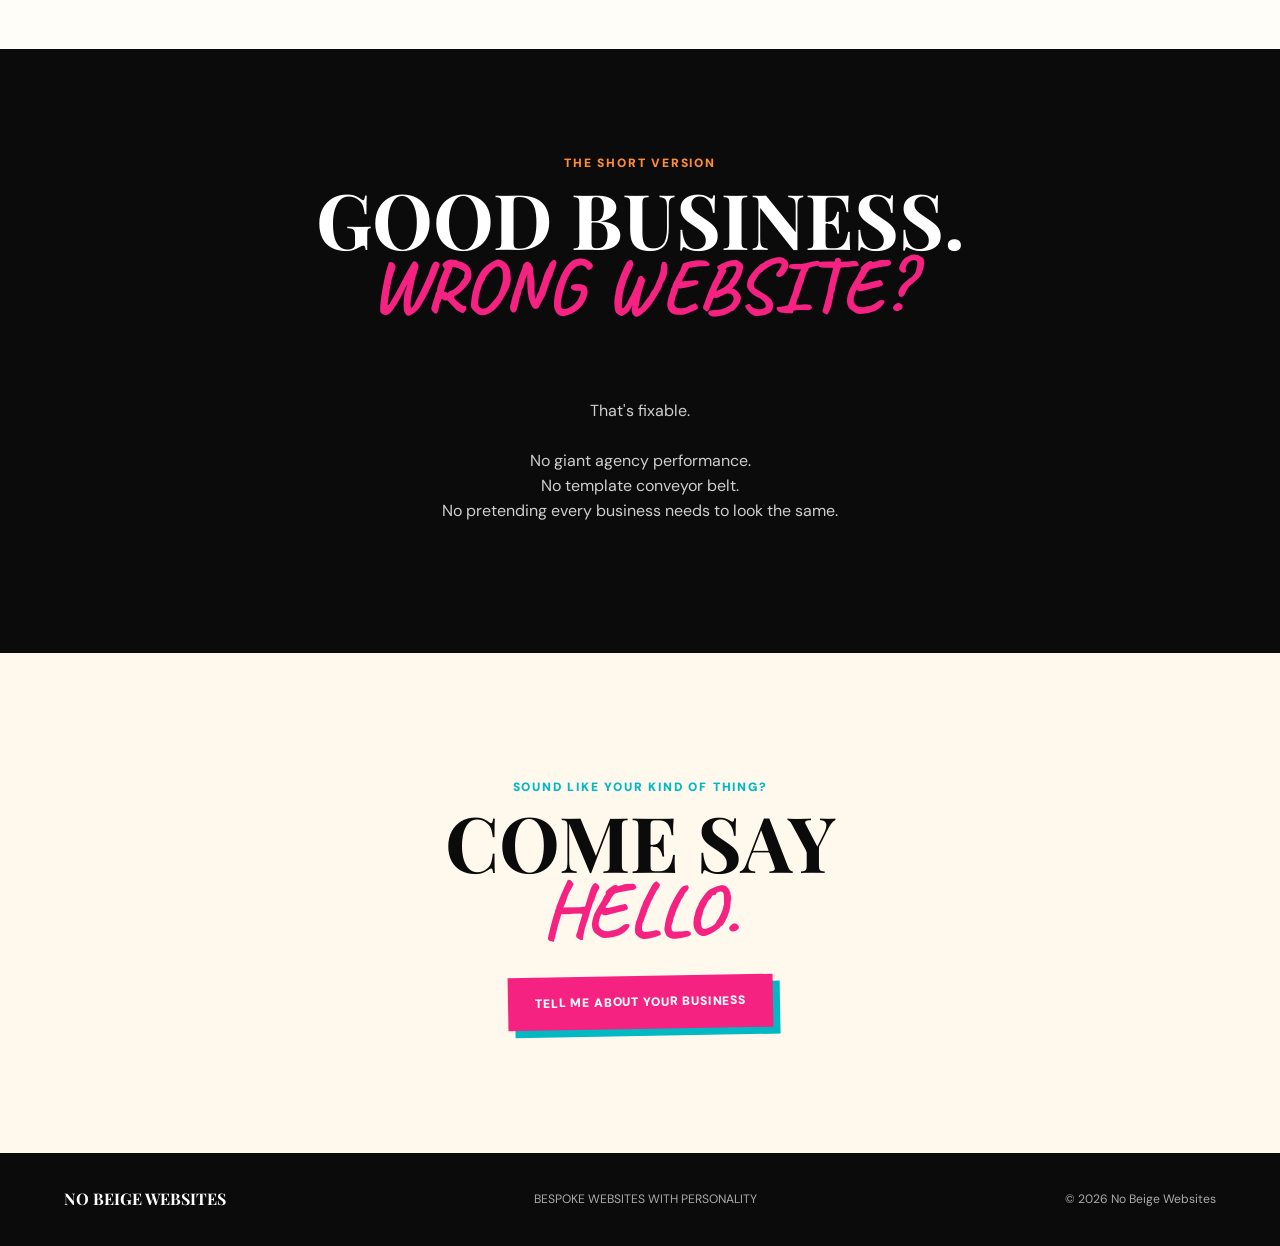
==== commit f37900e1: "Update about.html" ====
--- a/about.html
+++ b/about.html
@@ -41,7 +41,7 @@
 
   <link
     rel="stylesheet"
-    href="style.css?v=10"
+    href="style.css?v=11"
   >
 
 </head>
--- a/style.css
+++ b/style.css
@@ -1578,6 +1578,7 @@
     align-items: flex-start;
   }
 
+}
 
 /* =========================================================
    SERVICES PAGE
@@ -2461,7 +2462,9 @@
       5%;
   }
 
-   /* =========================================================
+}
+
+/* =========================================================
    WORK PAGE
    ========================================================= */
 
@@ -4369,4 +4372,2755 @@
   }
 
 }
-}}
+
+/* =========================================================
+   ABOUT / WHO I HELP PAGE
+   ========================================================= */
+
+
+/* =========================================================
+   ABOUT HERO
+   ========================================================= */
+
+.about-page-hero {
+  min-height: 650px;
+
+  padding:
+    90px
+    6%;
+
+  display: grid;
+
+  grid-template-columns:
+    60%
+    40%;
+
+  align-items: center;
+
+  position: relative;
+
+  overflow: hidden;
+
+  background:
+    radial-gradient(
+      circle at 20% 20%,
+      #222222,
+      #111111 48%,
+      #080808 100%
+    );
+
+  color: var(--white);
+}
+
+
+.about-hero-copy {
+  max-width: 850px;
+
+  position: relative;
+
+  z-index: 5;
+}
+
+
+.about-eyebrow {
+  margin-bottom: 22px;
+
+  color: var(--orange);
+
+  font-size: .78rem;
+  font-weight: 900;
+
+  letter-spacing: .15em;
+}
+
+
+.about-eyebrow span {
+  margin: 0 5px;
+}
+
+
+.about-page-hero h1 {
+  font-family: var(--serif);
+
+  font-size:
+    clamp(4rem, 7vw, 7.3rem);
+
+  line-height: .84;
+
+  letter-spacing: -.05em;
+}
+
+
+.about-page-hero h1 span {
+  display: block;
+
+  color: var(--pink);
+
+  font-family: var(--hand);
+
+  transform: rotate(-2deg);
+}
+
+
+.about-intro {
+  max-width: 680px;
+
+  margin-top: 30px;
+
+  color:
+    rgba(255,255,255,.82);
+
+  font-size: 1.08rem;
+
+  white-space: pre-line;
+}
+
+
+.about-hand-note {
+  margin-top: 25px;
+
+  color: var(--teal);
+
+  font-family: var(--hand);
+
+  font-size: 2rem;
+
+  transform: rotate(-2deg);
+}
+
+
+/* =========================================================
+   ABOUT HERO CARD
+   ========================================================= */
+
+.about-hero-art {
+  min-height: 430px;
+
+  position: relative;
+}
+
+
+.about-note-card {
+  width: 340px;
+
+  padding:
+    38px
+    30px;
+
+  position: absolute;
+
+  right: 8%;
+  top: 22%;
+
+  background: var(--cream);
+
+  color: var(--black);
+
+  border:
+    4px solid
+    var(--gold);
+
+  border-radius:
+    27px 17px 32px 20px;
+
+  box-shadow:
+    14px 14px 0
+    var(--pink);
+
+  transform: rotate(5deg);
+}
+
+
+.about-note-card span {
+  display: block;
+
+  color: var(--orange);
+
+  font-size: .72rem;
+  font-weight: 900;
+
+  letter-spacing: .12em;
+}
+
+
+.about-note-card strong {
+  display: block;
+
+  margin-top: 18px;
+
+  font-family: var(--serif);
+
+  font-size: 2.1rem;
+
+  line-height: 1;
+}
+
+
+.about-note-card em {
+  display: block;
+
+  margin-top: 15px;
+
+  color: var(--teal);
+
+  font-family: var(--hand);
+
+  font-size: 2.4rem;
+
+  font-style: normal;
+}
+
+
+/* =========================================================
+   GENERAL ABOUT HEADINGS
+   ========================================================= */
+
+.about-section-heading > p {
+  color: var(--orange);
+
+  font-size: .75rem;
+  font-weight: 900;
+
+  letter-spacing: .15em;
+}
+
+
+.about-section-heading h2 {
+  font-family: var(--serif);
+
+  font-size:
+    clamp(3.2rem, 6vw, 6rem);
+
+  line-height: .88;
+}
+
+
+.about-section-heading h2 span {
+  display: block;
+
+  color: var(--pink);
+
+  font-family: var(--hand);
+}
+
+
+/* =========================================================
+   WHO I HELP
+   ========================================================= */
+
+.who-help-section {
+  padding:
+    105px
+    6%
+    120px;
+
+  background: var(--cream);
+}
+
+
+.who-help-grid {
+  margin-top: 60px;
+
+  display: grid;
+
+  grid-template-columns:
+    repeat(4, minmax(0,1fr));
+
+  gap: 20px;
+}
+
+
+.who-help-card {
+  min-height: 310px;
+
+  padding:
+    30px
+    26px;
+
+  border:
+    2px solid
+    var(--black);
+
+  border-radius:
+    28px 17px 32px 19px;
+
+  box-shadow:
+    8px 9px 0
+    rgba(13,13,13,.12);
+
+  background: var(--paper);
+}
+
+
+.who-help-card:nth-child(2) {
+  background: #ffe1ec;
+
+  transform: translateY(22px) rotate(1deg);
+}
+
+
+.who-help-card:nth-child(3) {
+  background: #dcf8f8;
+
+  transform: rotate(-1deg);
+}
+
+
+.who-help-card:nth-child(4) {
+  background: #ffe5c9;
+
+  transform: translateY(22px) rotate(1deg);
+}
+
+
+.who-help-card > span {
+  color: var(--pink);
+
+  font-family: var(--hand);
+
+  font-size: 2rem;
+}
+
+
+.who-help-card h3 {
+  margin:
+    24px
+    0
+    14px;
+
+  font-family: var(--serif);
+
+  font-size: 1.7rem;
+}
+
+
+/* =========================================================
+   FIT SECTION
+   ========================================================= */
+
+.fit-section {
+  padding:
+    105px
+    7%;
+
+  display: grid;
+
+  grid-template-columns:
+    65%
+    35%;
+
+  gap: 60px;
+
+  align-items: center;
+
+  background: var(--black);
+
+  color: var(--white);
+}
+
+
+.fit-kicker {
+  color: var(--orange);
+
+  font-size: .75rem;
+  font-weight: 900;
+
+  letter-spacing: .15em;
+}
+
+
+.fit-copy h2 {
+  font-family: var(--serif);
+
+  font-size:
+    clamp(3.2rem, 6vw, 6rem);
+
+  line-height: .88;
+}
+
+
+.fit-copy h2 span {
+  display: block;
+
+  color: var(--pink);
+
+  font-family: var(--hand);
+}
+
+
+.fit-list {
+  margin-top: 40px;
+
+  max-width: 760px;
+}
+
+
+.fit-list p {
+  padding:
+    14px
+    0;
+
+  border-bottom:
+    1px solid
+    rgba(255,255,255,.12);
+
+  color:
+    rgba(255,255,255,.82);
+}
+
+
+.fit-list p::first-letter {
+  color: var(--teal);
+}
+
+
+.fit-sticker {
+  padding:
+    40px
+    30px;
+
+  background: var(--cream);
+
+  color: var(--black);
+
+  border:
+    4px solid
+    var(--gold);
+
+  border-radius:
+    28px 18px 34px 20px;
+
+  box-shadow:
+    14px 14px 0
+    var(--teal);
+
+  transform: rotate(4deg);
+}
+
+
+.fit-sticker strong {
+  display: block;
+
+  font-family: var(--serif);
+
+  font-size: 2rem;
+}
+
+
+.fit-sticker span {
+  display: block;
+
+  margin:
+    10px
+    0;
+
+  color: var(--pink);
+
+  font-family: var(--hand);
+
+  font-size: 4rem;
+}
+
+
+.fit-sticker em {
+  display: block;
+
+  color: var(--pink);
+
+  font-family: var(--hand);
+
+  font-size: 2.3rem;
+
+  font-style: normal;
+
+  line-height: .9;
+}
+
+
+/* =========================================================
+   NOT FIT
+   ========================================================= */
+
+.not-fit-section {
+  padding:
+    105px
+    6%;
+
+  background:
+    linear-gradient(
+      135deg,
+      #fff8ed 0%,
+      #ffdce9 100%
+    );
+}
+
+
+.not-fit-grid {
+  margin-top: 55px;
+
+  display: grid;
+
+  grid-template-columns:
+    repeat(2, minmax(0,1fr));
+
+  gap: 24px;
+}
+
+
+.not-fit-grid article {
+  min-height: 240px;
+
+  padding:
+    30px;
+
+  background: var(--paper);
+
+  border:
+    2px solid
+    var(--black);
+
+  border-radius:
+    27px 17px 31px 19px;
+}
+
+
+.not-fit-grid article > span {
+  color: var(--pink);
+
+  font-family: var(--hand);
+
+  font-size: 2.5rem;
+}
+
+
+.not-fit-grid h3 {
+  margin:
+    15px
+    0
+    12px;
+
+  font-family: var(--serif);
+
+  font-size: 1.55rem;
+}
+
+
+/* =========================================================
+   ABOUT ME
+   ========================================================= */
+
+.about-me-section {
+  padding:
+    105px
+    7%;
+
+  background: var(--cream);
+}
+
+
+.about-me-heading > p {
+  color: var(--orange);
+
+  font-size: .75rem;
+  font-weight: 900;
+
+  letter-spacing: .15em;
+}
+
+
+.about-me-heading h2 {
+  font-family: var(--serif);
+
+  font-size:
+    clamp(3.2rem, 6vw, 6rem);
+
+  line-height: .88;
+}
+
+
+.about-me-heading h2 span {
+  display: block;
+
+  color: var(--pink);
+
+  font-family: var(--hand);
+}
+
+
+.about-me-grid {
+  margin-top: 55px;
+
+  display: grid;
+
+  grid-template-columns:
+    58%
+    42%;
+
+  gap: 55px;
+
+  align-items: center;
+}
+
+
+.about-me-copy {
+  max-width: 720px;
+}
+
+
+.about-me-copy p {
+  margin-bottom: 22px;
+
+  font-size: 1.06rem;
+
+  line-height: 1.7;
+}
+
+
+.about-me-card {
+  padding:
+    45px
+    35px;
+
+  background: var(--black);
+
+  color: var(--white);
+
+  border-radius:
+    30px 18px 34px 20px;
+
+  box-shadow:
+    14px 14px 0
+    var(--pink);
+
+  transform: rotate(2deg);
+}
+
+
+.about-me-small {
+  color: var(--orange);
+
+  font-size: .7rem;
+  font-weight: 900;
+
+  letter-spacing: .13em;
+}
+
+
+.about-me-card strong {
+  display: block;
+
+  margin-top: 20px;
+
+  font-family: var(--serif);
+
+  font-size: 2.5rem;
+
+  line-height: 1;
+}
+
+
+.about-me-card strong em {
+  display: block;
+
+  margin-top: 10px;
+
+  color: var(--teal);
+
+  font-family: var(--hand);
+
+  font-style: normal;
+}
+
+
+.about-me-card p {
+  margin-top: 25px;
+
+  color:
+    rgba(255,255,255,.78);
+}
+
+
+/* =========================================================
+   HOW I WORK
+   ========================================================= */
+
+.how-i-work-section {
+  padding:
+    105px
+    6%;
+
+  background: var(--paper);
+}
+
+
+.how-i-work-grid {
+  margin-top: 60px;
+
+  display: grid;
+
+  grid-template-columns:
+    repeat(4, minmax(0,1fr));
+
+  gap: 20px;
+}
+
+
+.how-i-work-grid article {
+  min-height: 290px;
+
+  padding:
+    28px;
+
+  background: var(--black);
+
+  color: var(--white);
+
+  border-radius:
+    27px 17px 32px 19px;
+}
+
+
+.how-i-work-grid article:nth-child(2),
+.how-i-work-grid article:nth-child(4) {
+  transform: translateY(24px);
+}
+
+
+.how-i-work-grid article > span {
+  color: var(--pink);
+
+  font-family: var(--hand);
+
+  font-size: 2.1rem;
+}
+
+
+.how-i-work-grid h3 {
+  margin:
+    18px
+    0
+    13px;
+
+  font-family: var(--serif);
+
+  font-size: 1.55rem;
+}
+
+
+.how-i-work-grid p {
+  color:
+    rgba(255,255,255,.75);
+}
+
+
+/* =========================================================
+   ABOUT POINT
+   ========================================================= */
+
+.about-point-section {
+  padding:
+    105px
+    7%;
+
+  background: var(--black);
+
+  color: var(--white);
+
+  text-align: center;
+}
+
+
+.about-point-section > p:first-child {
+  color: var(--orange);
+
+  font-size: .75rem;
+  font-weight: 900;
+
+  letter-spacing: .15em;
+}
+
+
+.about-point-section h2 {
+  margin-top: 12px;
+
+  font-family: var(--serif);
+
+  font-size:
+    clamp(3.2rem, 6vw, 6rem);
+
+  line-height: .88;
+}
+
+
+.about-point-section h2 span {
+  display: block;
+
+  color: var(--pink);
+
+  font-family: var(--hand);
+}
+
+
+.about-point-copy {
+  max-width: 720px;
+
+  margin:
+    30px
+    auto
+    0;
+
+  color:
+    rgba(255,255,255,.8);
+
+  white-space: pre-line;
+}
+
+
+/* =========================================================
+   ABOUT CTA
+   ========================================================= */
+
+.about-bottom-cta {
+  min-height: 500px;
+
+  padding:
+    100px
+    7%;
+
+  display: flex;
+
+  flex-direction: column;
+
+  align-items: center;
+
+  justify-content: center;
+
+  text-align: center;
+
+  background: var(--cream);
+}
+
+
+.about-bottom-cta > p {
+  color: var(--teal);
+
+  font-size: .75rem;
+  font-weight: 900;
+
+  letter-spacing: .15em;
+}
+
+
+.about-bottom-cta h2 {
+  margin:
+    12px
+    0
+    32px;
+
+  font-family: var(--serif);
+
+  font-size:
+    clamp(3.2rem, 6vw, 6rem);
+
+  line-height: .88;
+}
+
+
+.about-bottom-cta h2 span {
+  display: block;
+
+  color: var(--pink);
+
+  font-family: var(--hand);
+}
+
+
+/* =========================================================
+   ABOUT RESPONSIVE
+   ========================================================= */
+
+@media (max-width: 1000px) {
+
+  .about-page-hero {
+    grid-template-columns: 1fr;
+  }
+
+
+  .about-hero-art {
+    min-height: 390px;
+  }
+
+
+  .who-help-grid,
+  .how-i-work-grid {
+    grid-template-columns:
+      repeat(2, minmax(0,1fr));
+  }
+
+
+  .fit-section,
+  .about-me-grid {
+    grid-template-columns: 1fr;
+  }
+
+
+  .fit-sticker {
+    max-width: 450px;
+  }
+
+}
+
+
+@media (max-width: 650px) {
+
+  .about-page-hero {
+    padding:
+      70px
+      5%;
+  }
+
+
+  .about-page-hero h1 {
+    font-size: 4rem;
+  }
+
+
+  .about-note-card {
+    width: 280px;
+
+    right: 4%;
+  }
+
+
+  .who-help-section,
+  .not-fit-section,
+  .about-me-section,
+  .how-i-work-section {
+    padding:
+      80px
+      5%;
+  }
+
+
+  .who-help-grid,
+  .not-fit-grid,
+  .how-i-work-grid {
+    grid-template-columns: 1fr;
+  }
+
+
+  .who-help-card:nth-child(2),
+  .who-help-card:nth-child(4),
+  .how-i-work-grid article:nth-child(2),
+  .how-i-work-grid article:nth-child(4) {
+    transform: none;
+  }
+
+
+  .fit-section {
+    padding:
+      80px
+      5%;
+  }
+
+
+  .about-point-section,
+  .about-bottom-cta {
+    padding:
+      80px
+      5%;
+  }
+
+}
+
+/* =========================================================
+   CONTACT PAGE
+   ========================================================= */
+
+
+/* =========================================================
+   CONTACT HERO
+   ========================================================= */
+
+.contact-page-hero {
+  min-height: 650px;
+
+  padding:
+    90px
+    6%;
+
+  display: grid;
+
+  grid-template-columns:
+    60%
+    40%;
+
+  align-items: center;
+
+  position: relative;
+
+  overflow: hidden;
+
+  background:
+    radial-gradient(
+      circle at 20% 20%,
+      #222222,
+      #111111 48%,
+      #080808 100%
+    );
+
+  color: var(--white);
+}
+
+
+.contact-hero-copy {
+  max-width: 850px;
+
+  position: relative;
+
+  z-index: 5;
+}
+
+
+.contact-eyebrow {
+  margin-bottom: 22px;
+
+  color: var(--orange);
+
+  font-size: .78rem;
+  font-weight: 900;
+
+  letter-spacing: .15em;
+}
+
+
+.contact-eyebrow span {
+  margin: 0 5px;
+}
+
+
+.contact-page-hero h1 {
+  font-family: var(--serif);
+
+  font-size:
+    clamp(4rem, 7vw, 7.3rem);
+
+  line-height: .84;
+
+  letter-spacing: -.05em;
+}
+
+
+.contact-page-hero h1 span {
+  display: block;
+
+  color: var(--pink);
+
+  font-family: var(--hand);
+
+  transform: rotate(-2deg);
+}
+
+
+.contact-intro {
+  max-width: 680px;
+
+  margin-top: 30px;
+
+  color:
+    rgba(255,255,255,.82);
+
+  font-size: 1.08rem;
+
+  white-space: pre-line;
+}
+
+
+.contact-hand-note {
+  margin-top: 25px;
+
+  color: var(--teal);
+
+  font-family: var(--hand);
+
+  font-size: 1.9rem;
+
+  transform: rotate(-2deg);
+}
+
+
+/* =========================================================
+   HERO NOTE CARD
+   ========================================================= */
+
+.contact-hero-art {
+  min-height: 430px;
+
+  position: relative;
+}
+
+
+.contact-note-card {
+  width: 340px;
+
+  padding:
+    38px
+    30px;
+
+  position: absolute;
+
+  right: 8%;
+  top: 22%;
+
+  background: var(--cream);
+
+  color: var(--black);
+
+  border:
+    4px solid
+    var(--gold);
+
+  border-radius:
+    27px 17px 32px 20px;
+
+  box-shadow:
+    14px 14px 0
+    var(--teal);
+
+  transform: rotate(5deg);
+}
+
+
+.contact-note-card span {
+  display: block;
+
+  color: var(--orange);
+
+  font-size: .72rem;
+  font-weight: 900;
+
+  letter-spacing: .12em;
+}
+
+
+.contact-note-card strong {
+  display: block;
+
+  margin-top: 18px;
+
+  font-family: var(--serif);
+
+  font-size: 2.1rem;
+
+  line-height: 1;
+}
+
+
+.contact-note-card em {
+  display: block;
+
+  margin-top: 15px;
+
+  color: var(--pink);
+
+  font-family: var(--hand);
+
+  font-size: 2.3rem;
+
+  font-style: normal;
+
+  line-height: .9;
+}
+
+
+/* =========================================================
+   MAIN CONTACT AREA
+   ========================================================= */
+
+.contact-main-section {
+  padding:
+    105px
+    6%;
+
+  background: var(--cream);
+}
+
+
+.contact-main-grid {
+  display: grid;
+
+  grid-template-columns:
+    48%
+    52%;
+
+  gap: 60px;
+
+  align-items: start;
+}
+
+
+/* =========================================================
+   CONTACT INFO
+   ========================================================= */
+
+.contact-section-kicker {
+  color: var(--orange);
+
+  font-size: .75rem;
+  font-weight: 900;
+
+  letter-spacing: .15em;
+}
+
+
+.contact-info-panel h2 {
+  font-family: var(--serif);
+
+  font-size:
+    clamp(3rem, 5vw, 5.5rem);
+
+  line-height: .88;
+}
+
+
+.contact-info-panel h2 span {
+  display: block;
+
+  color: var(--pink);
+
+  font-family: var(--hand);
+}
+
+
+.contact-info-intro {
+  max-width: 650px;
+
+  margin-top: 28px;
+
+  font-size: 1.05rem;
+
+  white-space: pre-line;
+}
+
+
+/* =========================================================
+   CONTACT PROMPTS
+   ========================================================= */
+
+.contact-prompt-list {
+  margin-top: 45px;
+}
+
+
+.contact-prompt-list article {
+  padding:
+    18px
+    0;
+
+  display: grid;
+
+  grid-template-columns:
+    55px
+    1fr;
+
+  gap: 18px;
+
+  border-bottom:
+    1px solid
+    rgba(0,0,0,.15);
+}
+
+
+.contact-prompt-list article > span {
+  color: var(--pink);
+
+  font-family: var(--hand);
+
+  font-size: 1.8rem;
+}
+
+
+.contact-prompt-list strong {
+  display: block;
+
+  font-size: .82rem;
+
+  letter-spacing: .08em;
+}
+
+
+.contact-prompt-list p {
+  margin-top: 4px;
+
+  color: #555;
+}
+
+
+/* =========================================================
+   CONTACT FORM CARD
+   ========================================================= */
+
+.contact-form-card {
+  padding:
+    42px;
+
+  background: var(--black);
+
+  color: var(--white);
+
+  border:
+    4px solid
+    var(--pink);
+
+  border-radius:
+    30px 18px 35px 21px;
+
+  box-shadow:
+    14px 14px 0
+    var(--teal);
+
+  transform: rotate(.5deg);
+}
+
+
+.contact-form-kicker {
+  color: var(--orange);
+
+  font-size: .72rem;
+  font-weight: 900;
+
+  letter-spacing: .13em;
+}
+
+
+.contact-form-card h2 {
+  margin:
+    6px
+    0
+    30px;
+
+  font-family: var(--serif);
+
+  font-size: 3rem;
+}
+
+
+/* =========================================================
+   FIELDS
+   ========================================================= */
+
+.contact-form {
+  display: grid;
+
+  gap: 20px;
+}
+
+
+.contact-field {
+  display: grid;
+
+  gap: 8px;
+}
+
+
+.contact-field label {
+  font-size: .68rem;
+  font-weight: 900;
+
+  letter-spacing: .1em;
+}
+
+
+.contact-field input,
+.contact-field select,
+.contact-field textarea {
+  width: 100%;
+
+  padding:
+    14px
+    15px;
+
+  border:
+    2px solid
+    rgba(255,255,255,.35);
+
+  border-radius:
+    12px 8px 14px 9px;
+
+  background: #151515;
+
+  color: var(--white);
+
+  font-family: var(--sans);
+
+  font-size: .95rem;
+
+  outline: none;
+}
+
+
+.contact-field input:focus,
+.contact-field select:focus,
+.contact-field textarea:focus {
+  border-color: var(--teal);
+}
+
+
+.contact-field textarea {
+  resize: vertical;
+
+  min-height: 170px;
+}
+
+
+.contact-submit {
+  margin-top: 5px;
+
+  padding:
+    16px
+    22px;
+
+  border: 0;
+
+  background: var(--pink);
+
+  color: var(--white);
+
+  font-family: var(--sans);
+
+  font-size: .75rem;
+  font-weight: 900;
+
+  letter-spacing: .09em;
+
+  cursor: pointer;
+
+  box-shadow:
+    7px 7px 0
+    var(--teal);
+
+  transform: rotate(-1deg);
+}
+
+
+.contact-submit:hover {
+  transform: rotate(1deg);
+}
+
+
+.contact-form-small {
+  margin-top: 25px;
+
+  color:
+    rgba(255,255,255,.68);
+
+  font-size: .8rem;
+}
+
+
+.contact-form-small a {
+  color: var(--pink);
+
+  font-weight: 800;
+}
+
+
+/* =========================================================
+   WHAT HAPPENS NEXT
+   ========================================================= */
+
+.contact-next-section {
+  padding:
+    105px
+    6%;
+
+  background: var(--paper);
+}
+
+
+.contact-section-heading > p {
+  color: var(--orange);
+
+  font-size: .75rem;
+  font-weight: 900;
+
+  letter-spacing: .15em;
+}
+
+
+.contact-section-heading h2 {
+  font-family: var(--serif);
+
+  font-size:
+    clamp(3.2rem, 6vw, 6rem);
+
+  line-height: .88;
+}
+
+
+.contact-section-heading h2 span {
+  display: block;
+
+  color: var(--pink);
+
+  font-family: var(--hand);
+}
+
+
+.contact-next-grid {
+  margin-top: 60px;
+
+  display: grid;
+
+  grid-template-columns:
+    repeat(4, minmax(0,1fr));
+
+  gap: 20px;
+}
+
+
+.contact-next-grid article {
+  min-height: 280px;
+
+  padding:
+    28px;
+
+  background: var(--black);
+
+  color: var(--white);
+
+  border-radius:
+    27px 17px 32px 19px;
+}
+
+
+.contact-next-grid article:nth-child(2),
+.contact-next-grid article:nth-child(4) {
+  transform: translateY(24px);
+}
+
+
+.contact-next-grid article > span {
+  color: var(--pink);
+
+  font-family: var(--hand);
+
+  font-size: 2.1rem;
+}
+
+
+.contact-next-grid h3 {
+  margin:
+    18px
+    0
+    13px;
+
+  font-family: var(--serif);
+
+  font-size: 1.55rem;
+}
+
+
+.contact-next-grid p {
+  color:
+    rgba(255,255,255,.75);
+
+  white-space: pre-line;
+}
+
+
+/* =========================================================
+   CONTACT OPTIONS
+   ========================================================= */
+
+.contact-options-section {
+  padding:
+    105px
+    6%;
+
+  background:
+    linear-gradient(
+      135deg,
+      #fff8ed 0%,
+      #ffdce9 100%
+    );
+}
+
+
+.contact-options-copy > p {
+  color: var(--orange);
+
+  font-size: .75rem;
+  font-weight: 900;
+
+  letter-spacing: .15em;
+}
+
+
+.contact-options-copy h2 {
+  font-family: var(--serif);
+
+  font-size:
+    clamp(3.2rem, 6vw, 6rem);
+
+  line-height: .88;
+}
+
+
+.contact-options-copy h2 span {
+  display: block;
+
+  color: var(--pink);
+
+  font-family: var(--hand);
+}
+
+
+.contact-options-grid {
+  margin-top: 55px;
+
+  display: grid;
+
+  grid-template-columns:
+    repeat(3, minmax(0,1fr));
+
+  gap: 24px;
+}
+
+
+.contact-option-card {
+  min-height: 230px;
+
+  padding:
+    30px;
+
+  background: var(--paper);
+
+  border:
+    2px solid
+    var(--black);
+
+  border-radius:
+    27px 17px 31px 19px;
+
+  box-shadow:
+    8px 9px 0
+    rgba(13,13,13,.12);
+
+  transition: .2s ease;
+}
+
+
+.contact-option-card:hover {
+  transform: translateY(-5px);
+}
+
+
+.contact-option-card > span {
+  color: var(--pink);
+
+  font-family: var(--hand);
+
+  font-size: 2.5rem;
+}
+
+
+.contact-option-card strong {
+  display: block;
+
+  margin-top: 18px;
+
+  font-family: var(--serif);
+
+  font-size: 1.6rem;
+}
+
+
+.contact-option-card p {
+  margin-top: 12px;
+}
+
+
+/* =========================================================
+   BOTTOM CONTACT SECTION
+   ========================================================= */
+
+.contact-bottom-section {
+  min-height: 500px;
+
+  padding:
+    100px
+    7%;
+
+  display: flex;
+
+  flex-direction: column;
+
+  align-items: center;
+
+  justify-content: center;
+
+  text-align: center;
+
+  background: var(--black);
+
+  color: var(--white);
+}
+
+
+.contact-bottom-section > p:first-child {
+  color: var(--orange);
+
+  font-size: .75rem;
+  font-weight: 900;
+
+  letter-spacing: .15em;
+}
+
+
+.contact-bottom-section h2 {
+  margin:
+    12px
+    0
+    22px;
+
+  font-family: var(--serif);
+
+  font-size:
+    clamp(3.2rem, 6vw, 6rem);
+
+  line-height: .88;
+}
+
+
+.contact-bottom-section h2 span {
+  display: block;
+
+  color: var(--pink);
+
+  font-family: var(--hand);
+}
+
+
+.contact-bottom-section > p:not(:first-child) {
+  margin-bottom: 30px;
+
+  color:
+    rgba(255,255,255,.8);
+}
+
+
+/* =========================================================
+   CONTACT RESPONSIVE
+   ========================================================= */
+
+@media (max-width: 1000px) {
+
+  .contact-page-hero,
+  .contact-main-grid {
+    grid-template-columns: 1fr;
+  }
+
+
+  .contact-hero-art {
+    min-height: 390px;
+  }
+
+
+  .contact-next-grid {
+    grid-template-columns:
+      repeat(2, minmax(0,1fr));
+  }
+
+
+  .contact-options-grid {
+    grid-template-columns: 1fr;
+  }
+
+}
+
+
+@media (max-width: 650px) {
+
+  .contact-page-hero {
+    padding:
+      70px
+      5%;
+  }
+
+
+  .contact-page-hero h1 {
+    font-size: 4rem;
+  }
+
+
+  .contact-note-card {
+    width: 280px;
+
+    right: 4%;
+  }
+
+
+  .contact-main-section,
+  .contact-next-section,
+  .contact-options-section {
+    padding:
+      80px
+      5%;
+  }
+
+
+  .contact-next-grid {
+    grid-template-columns: 1fr;
+  }
+
+
+  .contact-next-grid article:nth-child(2),
+  .contact-next-grid article:nth-child(4) {
+    transform: none;
+  }
+
+
+  .contact-form-card {
+    padding:
+      32px
+      22px;
+  }
+
+
+  .contact-bottom-section {
+    padding:
+      80px
+      5%;
+  }
+
+}
+
+/* =========================================================
+   LEGAL / TERMS PAGE
+   ========================================================= */
+
+
+/* =========================================================
+   LEGAL HERO
+   ========================================================= */
+
+.legal-page-hero {
+  min-height: 580px;
+
+  padding:
+    90px
+    6%;
+
+  display: grid;
+
+  grid-template-columns:
+    65%
+    35%;
+
+  align-items: center;
+
+  gap: 50px;
+
+  background:
+    radial-gradient(
+      circle at 20% 20%,
+      #222222,
+      #111111 48%,
+      #080808 100%
+    );
+
+  color: var(--white);
+}
+
+
+.legal-hero-copy {
+  max-width: 850px;
+}
+
+
+.legal-eyebrow {
+  color: var(--orange);
+
+  font-size: .76rem;
+  font-weight: 900;
+
+  letter-spacing: .15em;
+}
+
+
+.legal-page-hero h1 {
+  margin-top: 10px;
+
+  font-family: var(--serif);
+
+  font-size:
+    clamp(4rem, 7vw, 7rem);
+
+  line-height: .84;
+
+  letter-spacing: -.05em;
+}
+
+
+.legal-page-hero h1 span {
+  display: block;
+
+  color: var(--pink);
+
+  font-family: var(--hand);
+
+  transform: rotate(-2deg);
+}
+
+
+.legal-intro {
+  max-width: 680px;
+
+  margin-top: 30px;
+
+  color:
+    rgba(255,255,255,.82);
+
+  font-size: 1.07rem;
+
+  white-space: pre-line;
+}
+
+
+.legal-hand-note {
+  margin-top: 26px;
+
+  color: var(--teal);
+
+  font-family: var(--hand);
+
+  font-size: 1.9rem;
+}
+
+
+/* =========================================================
+   LEGAL HERO CARD
+   ========================================================= */
+
+.legal-hero-card {
+  padding:
+    40px
+    32px;
+
+  background: var(--cream);
+
+  color: var(--black);
+
+  border:
+    4px solid
+    var(--gold);
+
+  border-radius:
+    28px 18px 34px 20px;
+
+  box-shadow:
+    14px 14px 0
+    var(--pink);
+
+  transform: rotate(4deg);
+}
+
+
+.legal-hero-card strong {
+  display: block;
+
+  font-family: var(--serif);
+
+  font-size: 2rem;
+}
+
+
+.legal-hero-card span {
+  display: block;
+
+  margin-top: 8px;
+
+  font-weight: 900;
+
+  letter-spacing: .08em;
+}
+
+
+.legal-hero-card em {
+  display: block;
+
+  margin-top: 12px;
+
+  color: var(--teal);
+
+  font-family: var(--hand);
+
+  font-size: 2.4rem;
+
+  font-style: normal;
+}
+
+
+/* =========================================================
+   LEGAL CONTENT
+   ========================================================= */
+
+.legal-content-section {
+  padding:
+    105px
+    6%
+    120px;
+
+  background: var(--cream);
+}
+
+
+.legal-content-wrap {
+  max-width: 1250px;
+
+  margin: auto;
+
+  display: grid;
+
+  grid-template-columns:
+    260px
+    minmax(0,1fr);
+
+  gap: 60px;
+
+  align-items: start;
+}
+
+
+/* =========================================================
+   LEGAL SIDEBAR
+   ========================================================= */
+
+.legal-side-note {
+  padding:
+    28px;
+
+  position: sticky;
+
+  top: 30px;
+
+  background: var(--black);
+
+  color: var(--white);
+
+  border-radius:
+    25px 16px 29px 18px;
+
+  box-shadow:
+    9px 10px 0
+    var(--pink);
+
+  transform: rotate(-1deg);
+}
+
+
+.legal-side-note span {
+  display: block;
+
+  color: var(--orange);
+
+  font-size: .68rem;
+  font-weight: 900;
+
+  letter-spacing: .12em;
+}
+
+
+.legal-side-note strong {
+  display: block;
+
+  margin-top: 10px;
+
+  font-family: var(--serif);
+
+  font-size: 1.5rem;
+}
+
+
+.legal-side-note p {
+  margin-top: 18px;
+
+  color:
+    rgba(255,255,255,.72);
+
+  font-size: .88rem;
+}
+
+
+/* =========================================================
+   LEGAL BLOCKS
+   ========================================================= */
+
+.legal-copy {
+  max-width: 850px;
+}
+
+
+.legal-block {
+  margin-bottom: 28px;
+
+  padding:
+    35px
+    38px;
+
+  position: relative;
+
+  background: var(--paper);
+
+  border:
+    2px solid
+    var(--black);
+
+  border-radius:
+    27px 17px 31px 19px;
+
+  box-shadow:
+    7px 8px 0
+    rgba(13,13,13,.1);
+}
+
+
+.legal-block:nth-child(3n) {
+  transform: rotate(.35deg);
+}
+
+
+.legal-block:nth-child(4n) {
+  transform: rotate(-.35deg);
+}
+
+
+.legal-number {
+  display: block;
+
+  color: var(--pink);
+
+  font-family: var(--hand);
+
+  font-size: 1.8rem;
+}
+
+
+.legal-block h2 {
+  margin:
+    8px
+    0
+    20px;
+
+  font-family: var(--serif);
+
+  font-size: 2rem;
+
+  line-height: 1;
+}
+
+
+.legal-block p {
+  margin-bottom: 15px;
+
+  color: #333;
+
+  line-height: 1.7;
+}
+
+
+.legal-block p:last-child {
+  margin-bottom: 0;
+}
+
+
+.legal-block-final {
+  background: var(--black);
+
+  color: var(--white);
+
+  border-color: var(--pink);
+
+  box-shadow:
+    10px 11px 0
+    var(--teal);
+}
+
+
+.legal-block-final h2 {
+  color: var(--white);
+}
+
+
+.legal-block-final p {
+  color:
+    rgba(255,255,255,.78);
+}
+
+
+.legal-block-final .btn {
+  margin-top: 20px;
+}
+
+
+/* =========================================================
+   LEGAL RESPONSIVE
+   ========================================================= */
+
+@media (max-width: 950px) {
+
+  .legal-page-hero {
+    grid-template-columns: 1fr;
+  }
+
+
+  .legal-hero-card {
+    max-width: 420px;
+  }
+
+
+  .legal-content-wrap {
+    grid-template-columns: 1fr;
+  }
+
+
+  .legal-side-note {
+    position: relative;
+
+    top: auto;
+
+    max-width: 450px;
+  }
+
+}
+
+
+@media (max-width: 650px) {
+
+  .legal-page-hero {
+    padding:
+      70px
+      5%;
+  }
+
+
+  .legal-page-hero h1 {
+    font-size: 4rem;
+  }
+
+
+  .legal-content-section {
+    padding:
+      80px
+      5%;
+  }
+
+
+  .legal-block {
+    padding:
+      28px
+      22px;
+  }
+
+
+  .legal-block h2 {
+    font-size: 1.7rem;
+  }
+
+}
+
+/* =========================================================
+   PRIVACY POLICY EXTRAS
+   ========================================================= */
+
+.privacy-contact-list {
+  margin-top: 22px;
+
+  padding:
+    22px
+    24px;
+
+  background: #f4eee4;
+
+  border-left:
+    5px solid
+    var(--pink);
+
+  border-radius:
+    10px 18px 12px 16px;
+}
+
+
+.privacy-contact-list p {
+  margin-bottom: 8px;
+}
+
+
+.privacy-contact-list p:last-child {
+  margin-bottom: 0;
+}
+
+
+/* =========================================================
+   PRIVACY DATA CARDS
+   ========================================================= */
+
+.privacy-data-list {
+  margin:
+    25px
+    0;
+
+  display: grid;
+
+  grid-template-columns:
+    repeat(2, minmax(0,1fr));
+
+  gap: 16px;
+}
+
+
+.privacy-data-list > div {
+  padding:
+    20px;
+
+  background: var(--cream);
+
+  border:
+    2px solid
+    var(--black);
+
+  border-radius:
+    20px 12px 23px 14px;
+}
+
+
+.privacy-data-list strong {
+  display: block;
+
+  margin-bottom: 9px;
+
+  color: var(--pink);
+
+  font-size: .75rem;
+
+  letter-spacing: .1em;
+}
+
+
+/* =========================================================
+   PRIVACY RIGHTS
+   ========================================================= */
+
+.privacy-rights-grid {
+  margin:
+    25px
+    0
+    30px;
+
+  display: grid;
+
+  grid-template-columns:
+    repeat(2, minmax(0,1fr));
+
+  gap: 16px;
+}
+
+
+.privacy-rights-grid > div {
+  padding:
+    22px;
+
+  background: var(--black);
+
+  color: var(--white);
+
+  border-radius:
+    21px 13px 24px 15px;
+}
+
+
+.privacy-rights-grid strong {
+  display: block;
+
+  margin-bottom: 10px;
+
+  color: var(--teal);
+
+  font-size: .76rem;
+
+  letter-spacing: .1em;
+}
+
+
+.privacy-rights-grid p {
+  color:
+    rgba(255,255,255,.78);
+}
+
+
+/* =========================================================
+   ICO
+   ========================================================= */
+
+.privacy-ico-card {
+  margin-top: 25px;
+
+  padding:
+    28px;
+
+  background: var(--teal);
+
+  color: var(--black);
+
+  border-radius:
+    25px 15px 29px 17px;
+
+  transform: rotate(-.4deg);
+}
+
+
+.privacy-ico-card > strong {
+  display: block;
+
+  margin-bottom: 16px;
+
+  font-family: var(--serif);
+
+  font-size: 1.4rem;
+}
+
+
+.privacy-ico-card p {
+  margin-bottom: 4px;
+
+  color: var(--black);
+}
+
+
+/* =========================================================
+   PRIVACY RESPONSIVE
+   ========================================================= */
+
+@media (max-width: 650px) {
+
+  .privacy-data-list,
+  .privacy-rights-grid {
+    grid-template-columns: 1fr;
+  }
+
+}
+
+
+/* =========================================================
+   COOKIE POLICY EXTRAS
+   ========================================================= */
+
+.cookie-type-grid {
+  margin:
+    25px
+    0;
+
+  display: grid;
+
+  grid-template-columns:
+    repeat(2, minmax(0,1fr));
+
+  gap: 16px;
+}
+
+
+.cookie-type-grid > div {
+  padding:
+    22px;
+
+  background: var(--cream);
+
+  border:
+    2px solid
+    var(--black);
+
+  border-radius:
+    21px 13px 25px 15px;
+}
+
+
+.cookie-type-grid strong {
+  display: block;
+
+  margin-bottom: 10px;
+
+  color: var(--pink);
+
+  font-size: .76rem;
+
+  letter-spacing: .1em;
+}
+
+
+.cookie-type-grid p {
+  margin-bottom: 10px;
+}
+
+
+.cookie-type-grid p:last-child {
+  margin-bottom: 0;
+}
+
+
+@media (max-width: 650px) {
+
+  .cookie-type-grid {
+    grid-template-columns: 1fr;
+  }
+
+}
+
+/* =========================================================
+   HOME FINAL LINKING EXTRAS
+   ========================================================= */
+
+
+/* =========================================================
+   HOME SECTION LINKS
+   ========================================================= */
+
+.home-section-link-wrap {
+  margin-top: 55px;
+
+  text-align: center;
+}
+
+
+.home-section-link {
+  display: inline-block;
+
+  padding-bottom: 5px;
+
+  color: var(--pink);
+
+  font-size: .76rem;
+  font-weight: 900;
+
+  letter-spacing: .1em;
+
+  border-bottom:
+    3px solid
+    var(--gold);
+
+  transition: .2s ease;
+}
+
+
+.home-section-link:hover {
+  color: var(--teal);
+
+  transform: translateY(-2px);
+}
+
+
+.home-section-link-dark .home-section-link {
+  color: var(--white);
+}
+
+
+.home-section-link-dark .home-section-link:hover {
+  color: var(--teal);
+}
+
+
+/* =========================================================
+   CLICKABLE HOME CARDS
+   ========================================================= */
+
+a.work-card {
+  color: inherit;
+}
+
+
+a.service-card {
+  color: inherit;
+}
+
+
+a.service-card:hover {
+  color: inherit;
+}
+
+
+/* =========================================================
+   HOME PRICING TEASER
+   ========================================================= */
+
+.home-pricing-teaser {
+  min-height: 540px;
+
+  padding:
+    100px
+    7%;
+
+  display: flex;
+
+  flex-direction: column;
+
+  align-items: center;
+  justify-content: center;
+
+  text-align: center;
+
+  background:
+    linear-gradient(
+      135deg,
+      #fff8ed 0%,
+      #ffdce9 100%
+    );
+}
+
+
+.home-pricing-teaser > p:first-child {
+  color: var(--orange);
+
+  font-size: .75rem;
+  font-weight: 900;
+
+  letter-spacing: .15em;
+}
+
+
+.home-pricing-teaser h2 {
+  margin-top: 12px;
+
+  font-family: var(--serif);
+
+  font-size:
+    clamp(3.2rem, 6vw, 6rem);
+
+  line-height: .88;
+}
+
+
+.home-pricing-teaser h2 span {
+  display: block;
+
+  color: var(--pink);
+
+  font-family: var(--hand);
+}
+
+
+.home-pricing-copy {
+  max-width: 700px;
+
+  margin:
+    28px
+    auto
+    32px;
+
+  font-size: 1.05rem;
+
+  white-space: pre-line;
+}
+
+
+/* =========================================================
+   EXPANDED FOOTER
+   ========================================================= */
+
+.site-footer-expanded {
+  padding:
+    45px
+    5%;
+
+  display: grid;
+
+  grid-template-columns:
+    1.3fr
+    1fr
+    1fr;
+
+  align-items: start;
+
+  gap: 50px;
+}
+
+
+.footer-brand {
+  display: flex;
+
+  flex-direction: column;
+
+  gap: 8px;
+}
+
+
+.footer-brand strong {
+  font-family: var(--serif);
+
+  font-size: 1.2rem;
+}
+
+
+.footer-brand span {
+  color:
+    rgba(255,255,255,.62);
+
+  font-size: .72rem;
+}
+
+
+.footer-nav,
+.footer-legal {
+  display: flex;
+
+  flex-direction: column;
+
+  gap: 10px;
+}
+
+
+.footer-nav a,
+.footer-legal a {
+  color:
+    rgba(255,255,255,.72);
+
+  font-size: .72rem;
+  font-weight: 800;
+
+  letter-spacing: .06em;
+
+  transition: .2s ease;
+}
+
+
+.footer-nav a:hover,
+.footer-legal a:hover {
+  color: var(--pink);
+}
+
+
+/* =========================================================
+   FOOTER / HOME EXTRA RESPONSIVE
+   ========================================================= */
+
+@media (max-width: 760px) {
+
+  .site-footer-expanded {
+    grid-template-columns: 1fr;
+
+    gap: 30px;
+  }
+
+
+  .footer-nav,
+  .footer-legal {
+    gap: 8px;
+  }
+
+
+  .home-pricing-teaser {
+    padding:
+      80px
+      5%;
+  }
+
+}
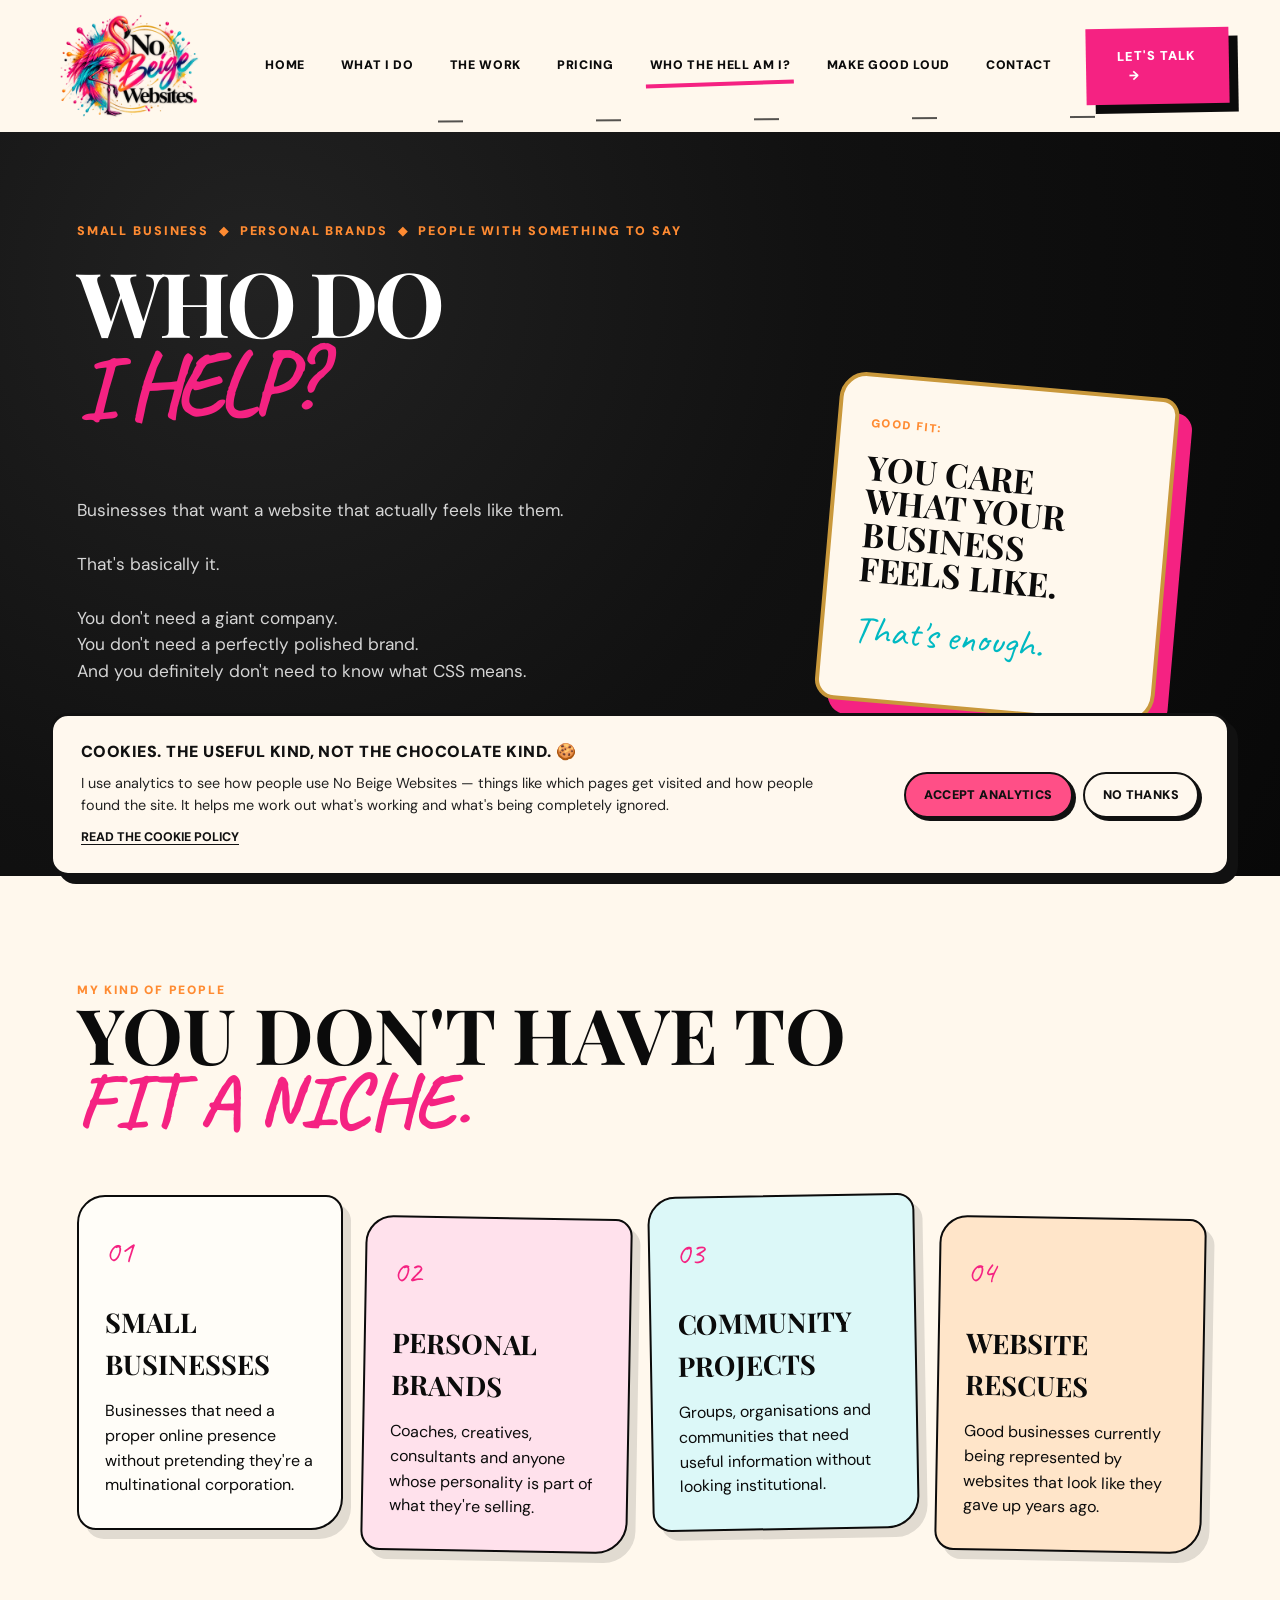
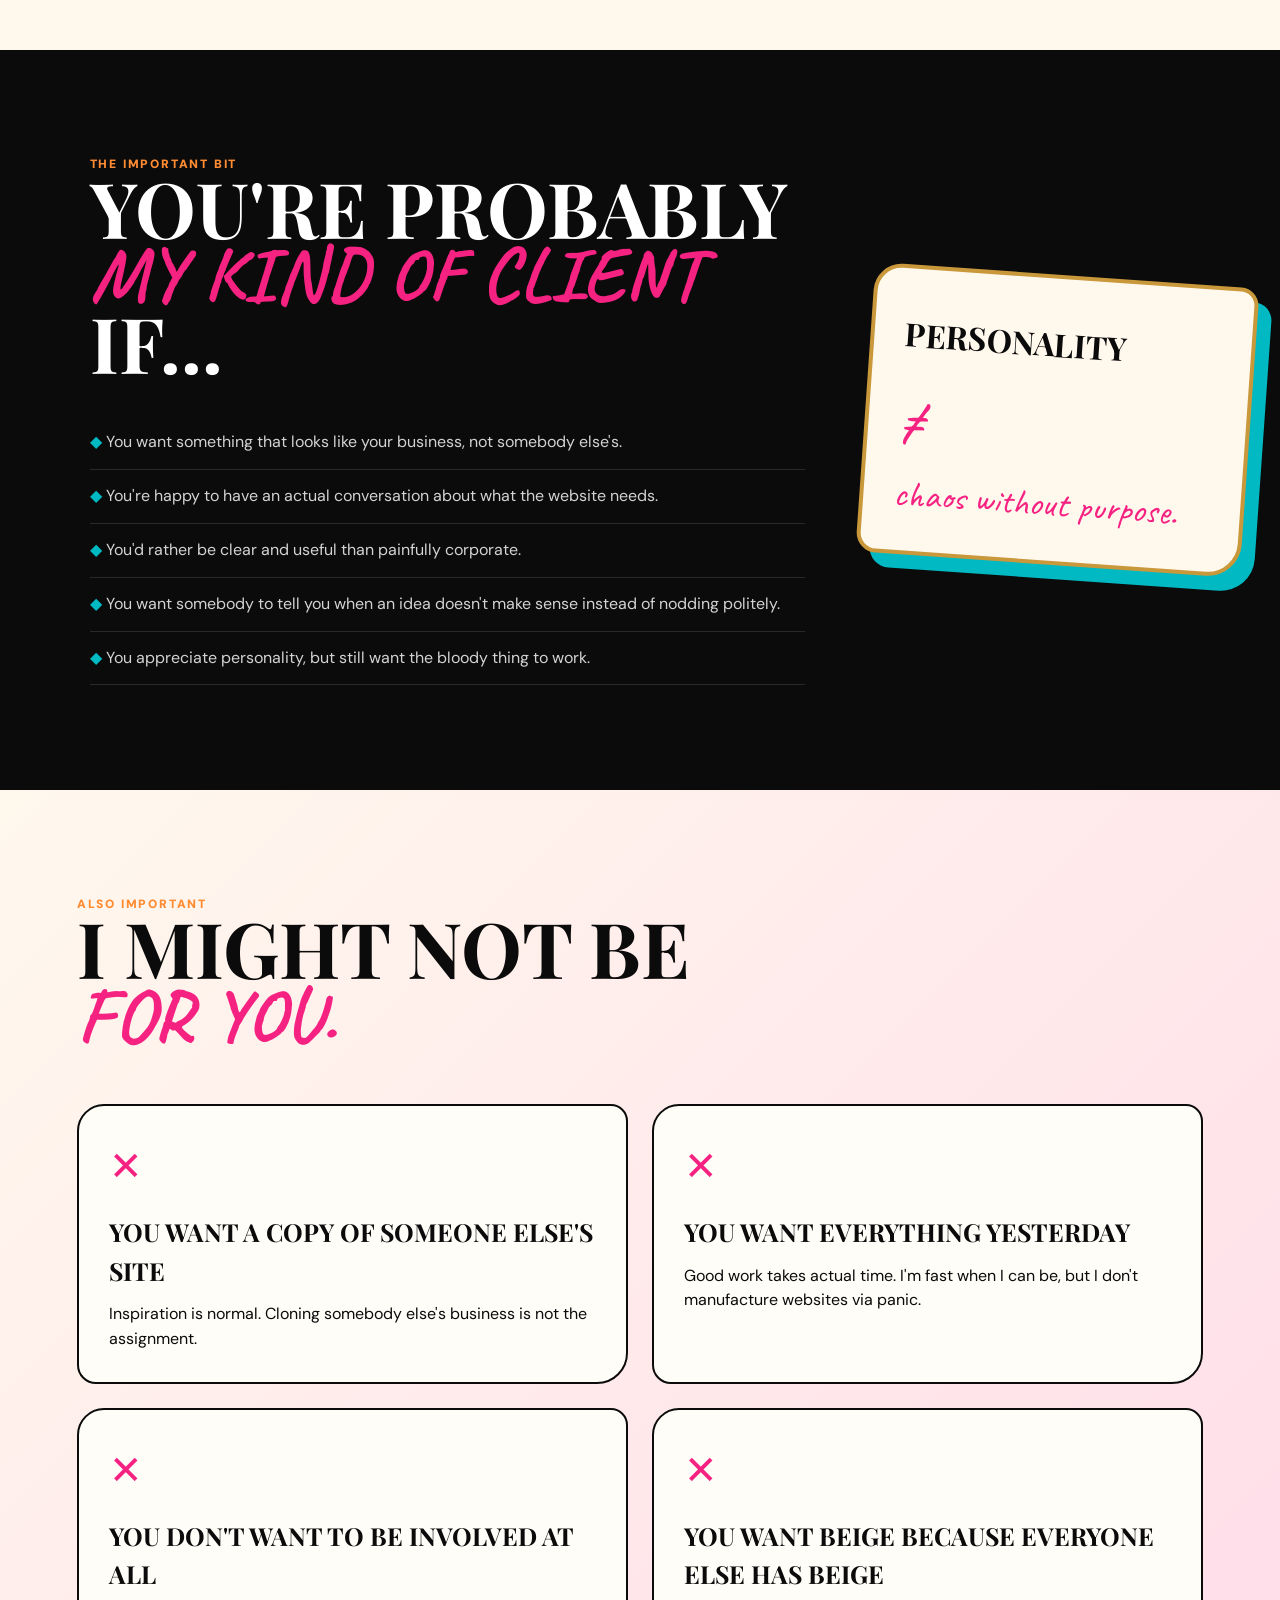
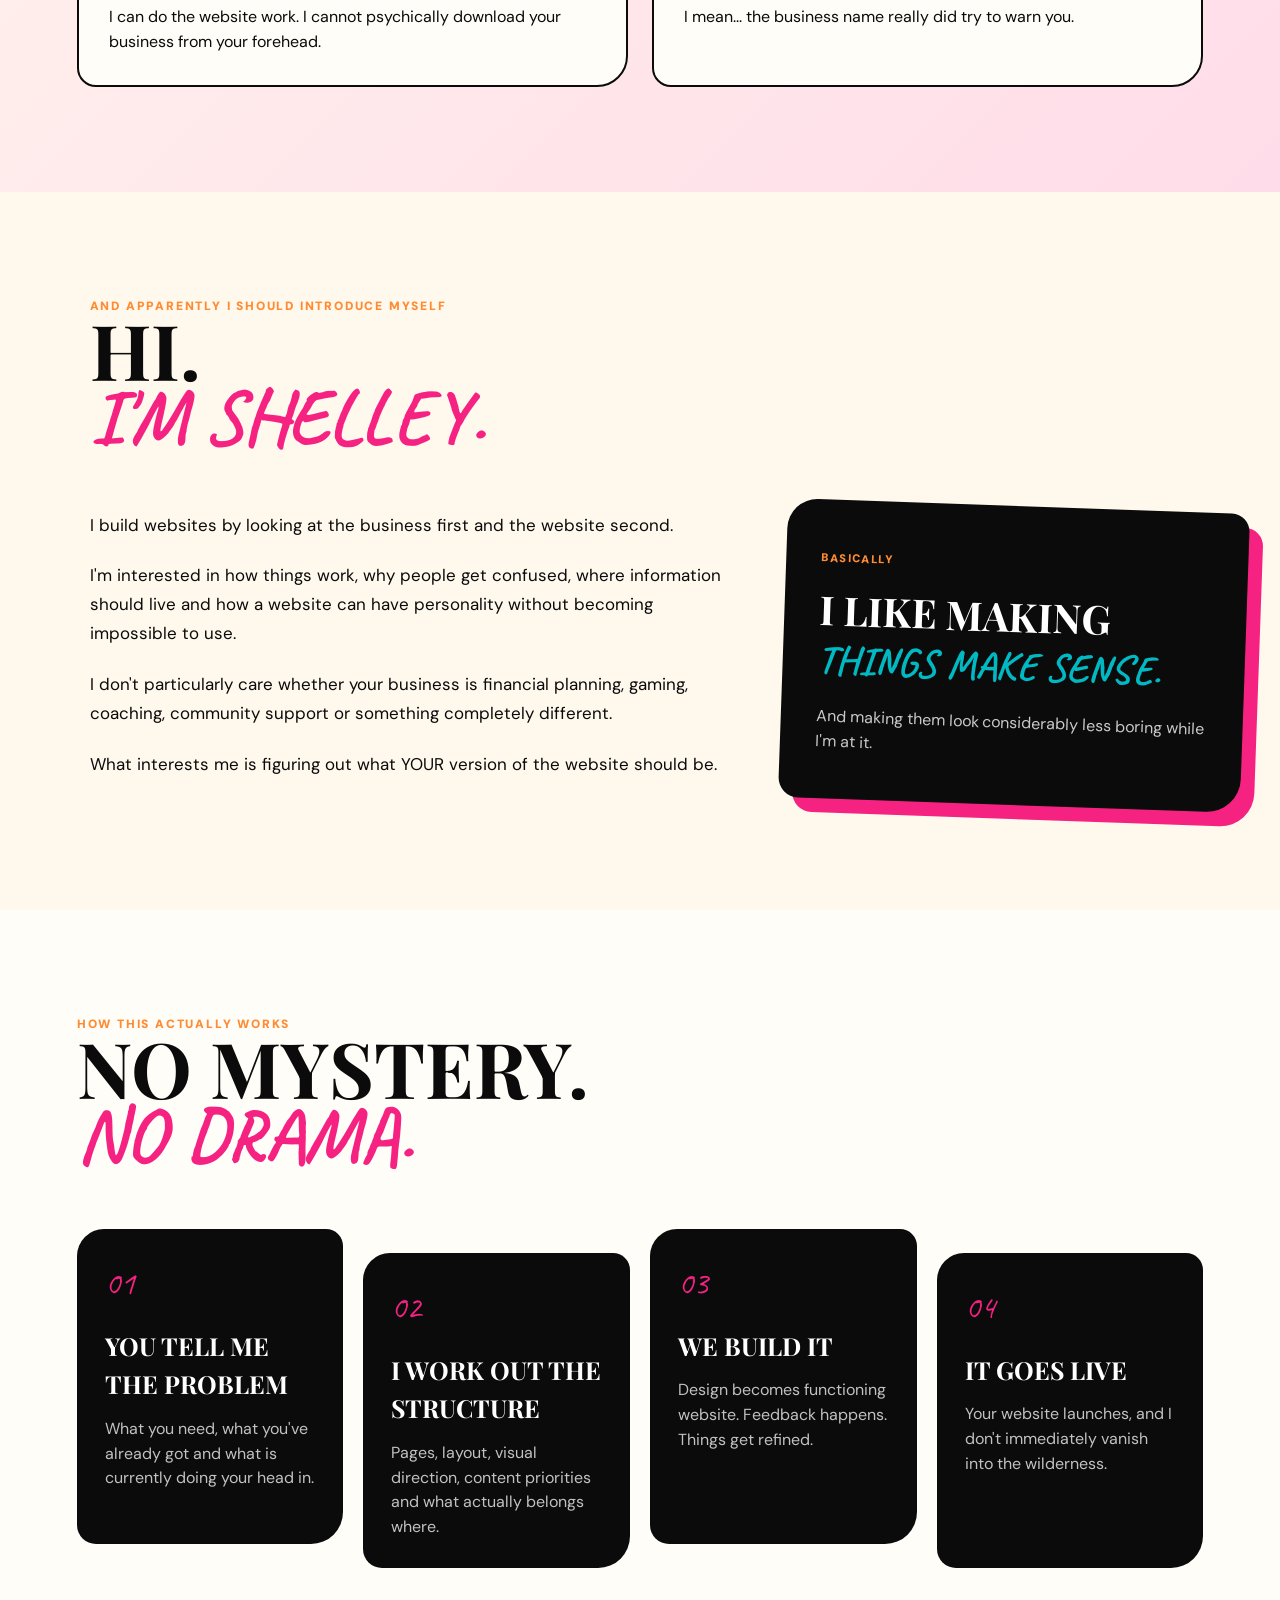
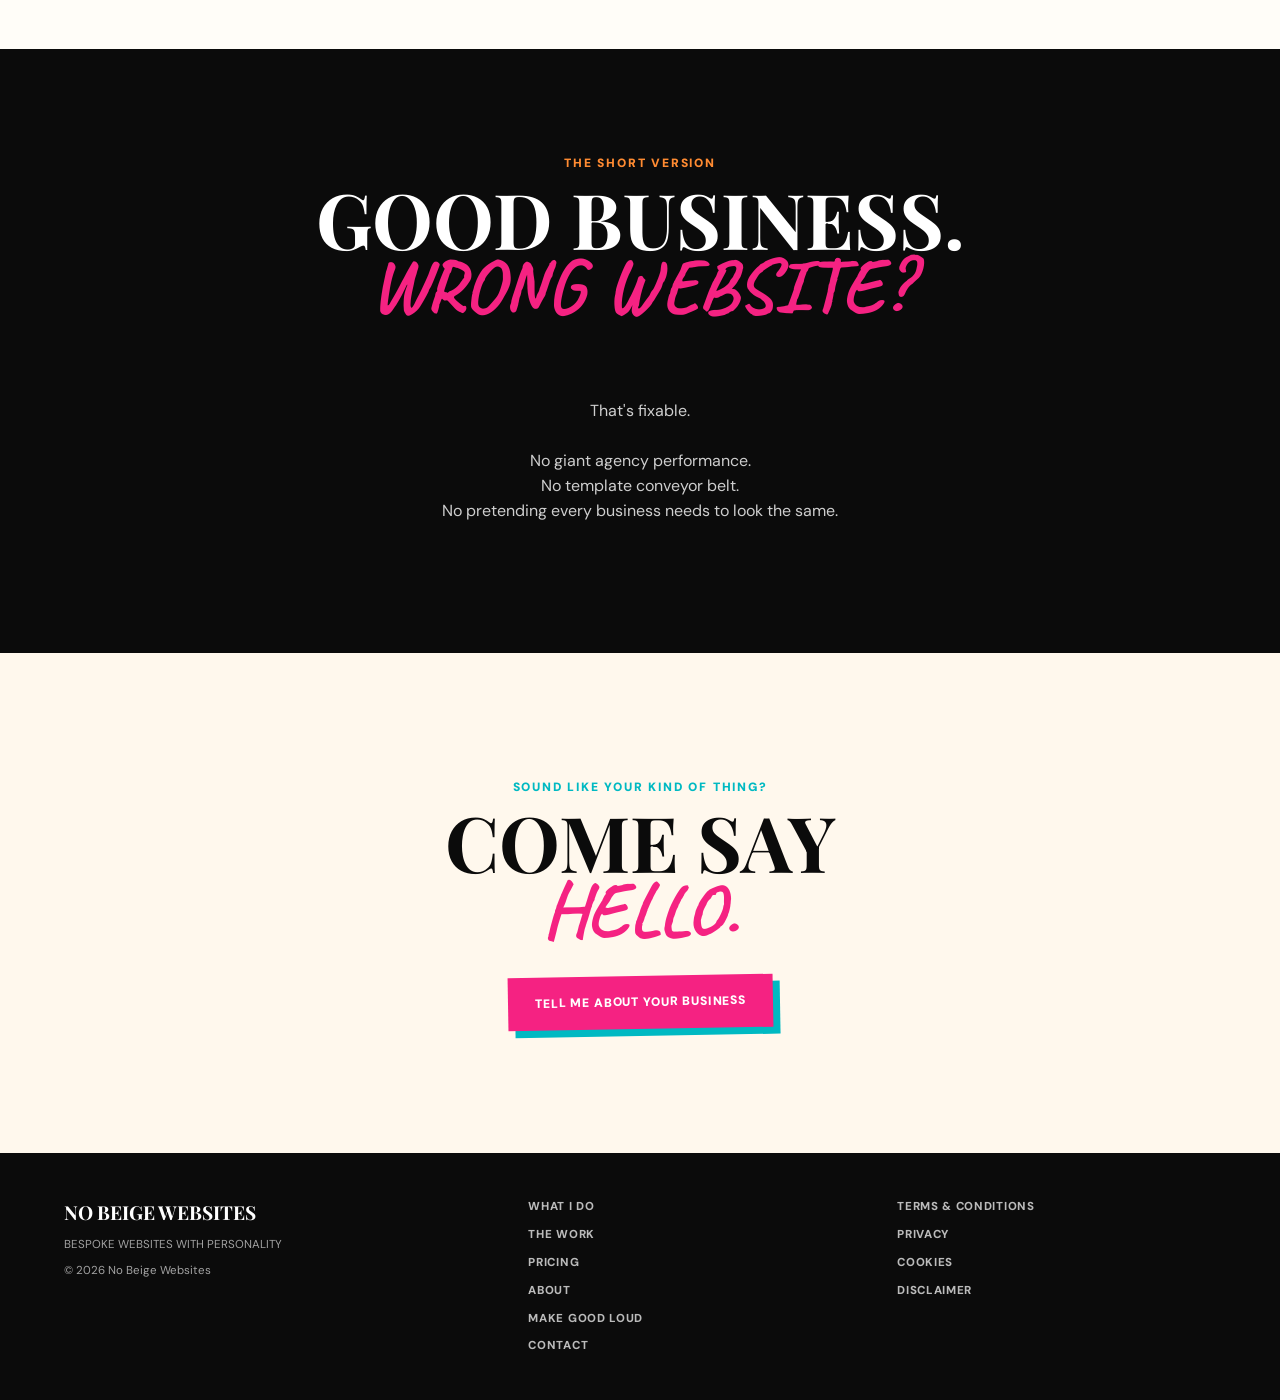
==== commit c065ee29: "Update about.html" ====
--- a/about.html
+++ b/about.html
@@ -44,6 +44,11 @@
     href="style.css?v=11"
   >
 
+
+  <!-- COOKIE CONSENT + GOOGLE ANALYTICS -->
+
+  <script src="cookies.js"></script>
+
 </head>
 
 
@@ -73,6 +78,8 @@
 
 
 
+    <!-- DESKTOP NAVIGATION -->
+
     <nav class="main-nav">
 
       <a href="index.html">
@@ -98,9 +105,49 @@
         WHO THE HELL AM I?
       </a>
 
+      <a href="make-good-loud.html">
+        MAKE GOOD LOUD
+      </a>
+
       <a href="contact.html">
         CONTACT
       </a>
+
+    </nav>
+
+
+
+    <!-- MOBILE MENU BUTTON -->
+
+    <button
+      class="mobile-menu-toggle"
+      type="button"
+      aria-label="Open navigation menu"
+      aria-expanded="false"
+      aria-controls="mobile-menu"
+    >
+      <span></span>
+      <span></span>
+      <span></span>
+    </button>
+
+
+
+    <!-- MOBILE NAVIGATION -->
+
+    <nav
+      class="mobile-menu"
+      id="mobile-menu"
+      aria-label="Mobile navigation"
+    >
+
+      <a href="index.html">HOME</a>
+      <a href="services.html">WHAT I DO</a>
+      <a href="work.html">THE WORK</a>
+      <a href="pricing.html">PRICING</a>
+      <a href="about.html">WHO THE HELL AM I?</a>
+      <a href="make-good-loud.html">MAKE GOOD LOUD</a>
+      <a href="contact.html">CONTACT</a>
 
     </nav>
 
@@ -360,6 +407,7 @@
           </span>
 
           IF...
+
         </h2>
 
 
@@ -869,27 +917,181 @@
        FOOTER
        ====================================================== -->
 
-  <footer class="site-footer">
-
-
-    <strong>
-      NO BEIGE WEBSITES
-    </strong>
-
-
-    <span>
-      BESPOKE WEBSITES WITH PERSONALITY
-    </span>
-
-
-    <span>
-      © 2026 No Beige Websites
-    </span>
+  <footer class="site-footer site-footer-expanded">
+
+
+    <div class="footer-brand">
+
+      <strong>
+        NO BEIGE WEBSITES
+      </strong>
+
+      <span>
+        BESPOKE WEBSITES WITH PERSONALITY
+      </span>
+
+      <span>
+        © 2026 No Beige Websites
+      </span>
+
+    </div>
+
+
+    <nav
+      class="footer-nav"
+      aria-label="Footer navigation"
+    >
+
+      <a href="services.html">
+        WHAT I DO
+      </a>
+
+      <a href="work.html">
+        THE WORK
+      </a>
+
+      <a href="pricing.html">
+        PRICING
+      </a>
+
+      <a href="about.html">
+        ABOUT
+      </a>
+
+      <a href="make-good-loud.html">
+        MAKE GOOD LOUD
+      </a>
+
+      <a href="contact.html">
+        CONTACT
+      </a>
+
+    </nav>
+
+
+    <nav
+      class="footer-legal"
+      aria-label="Legal navigation"
+    >
+
+      <a href="terms.html">
+        TERMS & CONDITIONS
+      </a>
+
+      <a href="privacy.html">
+        PRIVACY
+      </a>
+
+      <a href="cookies.html">
+        COOKIES
+      </a>
+
+      <a href="disclaimer.html">
+        DISCLAIMER
+      </a>
+
+    </nav>
 
 
   </footer>
 
 
+
+
+  <!-- ======================================================
+       COOKIE CONSENT
+       ====================================================== -->
+
+  <div
+    class="cookie-banner"
+    id="cookie-banner"
+    role="dialog"
+    aria-label="Cookie preferences"
+    aria-live="polite"
+    hidden
+  >
+
+    <div class="cookie-banner-copy">
+
+      <strong>
+        COOKIES. THE USEFUL KIND, NOT THE CHOCOLATE KIND. 🍪
+      </strong>
+
+      <p>
+        I use analytics to see how people use No Beige Websites —
+        things like which pages get visited and how people found the site.
+        It helps me work out what's working and what's being completely ignored.
+      </p>
+
+      <a href="cookies.html">
+        READ THE COOKIE POLICY
+      </a>
+
+    </div>
+
+
+    <div class="cookie-banner-actions">
+
+      <button
+        type="button"
+        id="cookie-accept"
+        class="cookie-btn"
+      >
+        ACCEPT ANALYTICS
+      </button>
+
+      <button
+        type="button"
+        id="cookie-reject"
+        class="cookie-btn"
+      >
+        NO THANKS
+      </button>
+
+    </div>
+
+  </div>
+
+
+
+
+  <!-- ======================================================
+       MOBILE MENU
+       ====================================================== -->
+
+  <script>
+
+    const menuButton =
+      document.querySelector('.mobile-menu-toggle');
+
+    const mobileMenu =
+      document.querySelector('.mobile-menu');
+
+
+    if (menuButton && mobileMenu) {
+
+      menuButton.addEventListener('click', () => {
+
+        const isOpen =
+          mobileMenu.classList.toggle('is-open');
+
+        menuButton.classList.toggle(
+          'is-open',
+          isOpen
+        );
+
+        menuButton.setAttribute(
+          'aria-expanded',
+          isOpen ? 'true' : 'false'
+        );
+
+      });
+
+    }
+
+  </script>
+
+
 </body>
 
 </html>
--- a/style.css
+++ b/style.css
@@ -7118,9 +7118,2448 @@
 
 
   .home-pricing-teaser {
+  padding:
+    80px
+    5%;
+}
+
+}
+
+/* =========================================================
+   HOLDAWAY — 2 BEFORE / 2 AFTER
+   ========================================================= */
+
+.holdaway-before-after-grid {
+  display: grid;
+
+  grid-template-columns:
+    repeat(2, minmax(0, 1fr));
+
+  gap: 24px;
+
+  align-items: start;
+}
+
+
+.comparison-side {
+  display: flex;
+
+  flex-direction: column;
+
+  gap: 22px;
+}
+
+
+.comparison-side-title {
+  width: fit-content;
+
+  padding:
+    8px
+    15px;
+
+  font-size: .72rem;
+  font-weight: 900;
+
+  letter-spacing: .12em;
+
+  border-radius:
+    12px 8px 14px 9px;
+}
+
+
+.comparison-side-title-before {
+  background: var(--black);
+
+  color: var(--white);
+
+  transform: rotate(-2deg);
+}
+
+
+.comparison-side-title-after {
+  background: var(--pink);
+
+  color: var(--white);
+
+  transform: rotate(2deg);
+}
+
+
+.holdaway-before-after-grid .comparison-card {
+  width: 100%;
+}
+
+
+.holdaway-before-after-grid .comparison-card img {
+  display: block;
+
+  width: 100%;
+
+  height: auto;
+
+  object-fit: contain;
+}
+
+
+.holdaway-before-after-grid .comparison-before:nth-of-type(3) {
+  transform: rotate(1deg);
+}
+
+
+.holdaway-before-after-grid .comparison-after:nth-of-type(3) {
+  transform: rotate(-1deg);
+}
+
+
+/* MOBILE */
+
+@media (max-width: 700px) {
+
+  .holdaway-before-after-grid {
+    grid-template-columns: 1fr;
+
+    gap: 45px;
+  }
+
+}
+
+
+/* =========================================================
+   FINAL HERO POSITION FIX
+   DESKTOP ONLY
+   ========================================================= */
+
+@media (min-width: 1001px) {
+
+  .hero-main-flamingo {
+    left: 85px;
+    top: 95px;
+  }
+
+  .hero-logo-websites {
+    left: 335px;
+  }
+
+}
+/* =========================================================
+   MOBILE RESCUE FIX
+   Keeps desktop untouched
+   ========================================================= */
+
+@media (max-width: 760px) {
+
+  /* Stop ANY element creating sideways page overflow */
+  html,
+  body {
+    width: 100%;
+    max-width: 100%;
+    overflow-x: hidden;
+  }
+
+  /* ---------- HEADER ---------- */
+
+  .site-header {
+    width: 100%;
+    padding: 10px 5%;
+    gap: 12px;
+  }
+
+  .header-logo {
+    width: 100px;
+    height: 65px;
+    flex-shrink: 0;
+  }
+
+  .header-logo img {
+    width: 95px;
+    max-width: 100%;
+  }
+
+  .header-cta {
+    max-width: 190px;
+    padding: 11px 13px;
+    font-size: .6rem;
+    line-height: 1.2;
+    text-align: center;
+    box-shadow: 5px 5px 0 var(--black);
+  }
+
+
+  /* ---------- HERO ---------- */
+
+  .hero {
+    width: 100%;
+    min-height: auto;
+    display: block;
+
     padding:
-      80px
-      5%;
-  }
-
-}
+      48px
+      5%
+      55px;
+
+    overflow: hidden;
+  }
+
+  .hero-copy-wrap {
+    width: 100%;
+    max-width: 100%;
+    padding-top: 0;
+  }
+
+  .hero-eyebrow {
+    max-width: 100%;
+    font-size: .67rem;
+    line-height: 1.6;
+    overflow-wrap: anywhere;
+  }
+
+
+  /* ---------- MAIN WORDING ---------- */
+
+  .hero-serif {
+    width: 100%;
+
+    font-size:
+      clamp(3rem, 15vw, 4.3rem);
+
+    line-height: .82;
+    letter-spacing: -.045em;
+
+    overflow-wrap: normal;
+  }
+
+  .hero-website {
+    margin-top: 15px;
+  }
+
+
+  /* ---------- PERSONALITY SIGN ---------- */
+
+  .personality-strip {
+    width: calc(100% - 4px);
+    max-width: calc(100% - 4px);
+
+    min-height: 82px;
+
+    margin:
+      18px
+      0
+      18px;
+
+    padding:
+      12px
+      15px;
+
+    overflow: visible;
+  }
+
+  .personality-text {
+    max-width: 100%;
+
+    font-size:
+      clamp(2.7rem, 12vw, 3.7rem);
+
+    line-height: .86;
+
+    white-space: nowrap;
+  }
+
+  .personality-flamingo {
+    width: 125px;
+
+    right: -8px;
+    top: -78px;
+  }
+
+  .flamingo-whisper {
+    display: none;
+  }
+
+
+  /* ---------- SHOULD TOO ---------- */
+
+  .hero-should {
+    max-width: 100%;
+
+    font-size:
+      clamp(3rem, 13vw, 4rem);
+
+    line-height: .85;
+  }
+
+  .hero-should::after {
+    width: 72%;
+  }
+
+
+  /* ---------- PUNCHLINE / COPY ---------- */
+
+  .hero-punchline {
+    width: 100%;
+    max-width: 100%;
+
+    font-size:
+      clamp(1.65rem, 8vw, 2.15rem);
+
+    line-height: 1.05;
+
+    overflow-wrap: break-word;
+  }
+
+  .hero-description {
+    width: 100%;
+    max-width: 100%;
+
+    font-size: .98rem;
+    line-height: 1.55;
+
+    white-space: pre-line;
+  }
+
+
+  /* ---------- BUTTONS ---------- */
+
+  .hero-buttons {
+    width: 100%;
+
+    display: grid;
+    grid-template-columns: 1fr;
+
+    gap: 15px;
+
+    margin-top: 25px;
+  }
+
+  .hero-buttons .btn {
+    width: 100%;
+    max-width: 100%;
+  }
+
+
+  /* =====================================================
+     HERO ART
+     Scale the original artwork instead of cropping it
+     ===================================================== */
+
+  .hero-art {
+    width: 430px;
+    height: 500px;
+    min-height: 500px;
+
+    position: relative;
+
+    margin:
+      30px
+      0
+      -55px;
+
+    left: 50%;
+
+    transform:
+      translateX(-50%)
+      scale(.82);
+
+    transform-origin:
+      top center;
+  }
+
+
+  /* Splash remains decorative but centred */
+
+  .hero-splash-outer {
+    width: 800px;
+    height: 430px;
+
+    left: 50%;
+    top: 50%;
+
+    transform:
+      translate(-50%, -50%)
+      rotate(4deg);
+  }
+
+  .hero-splash-inner {
+    width: 620px;
+    height: 360px;
+
+    left: 50%;
+    top: 50%;
+
+    transform:
+      translate(-50%, -50%)
+      rotate(-6deg);
+  }
+
+
+  /* Badge */
+
+  .hero-badge {
+    width: 325px;
+    height: 325px;
+
+    left: 53px;
+    top: 90px;
+  }
+
+
+  /* Main flamingo */
+
+  .hero-main-flamingo {
+    width: 285px;
+
+    left: -3px;
+    top: 102px;
+  }
+
+
+  /* NO */
+
+  .hero-logo-no {
+    left: 250px;
+    top: 110px;
+
+    font-size: 3.8rem;
+  }
+
+
+  /* Beige graphic */
+
+  .hero-beige-word {
+    width: 275px;
+
+    left: 145px;
+    top: 205px;
+  }
+
+
+  /* Websites */
+
+  .hero-logo-websites {
+    left: 175px;
+    top: 345px;
+
+    font-size: 2.55rem;
+
+    white-space: nowrap;
+  }
+
+
+  /* ---------- HOME SECTIONS ---------- */
+
+  .work-section,
+  .services-section {
+    padding-left: 5%;
+    padding-right: 5%;
+  }
+
+  .work-heading,
+  .services-heading {
+    width: 100%;
+    max-width: 100%;
+  }
+
+  .work-heading h2,
+  .services-heading h2,
+  .home-cta h2,
+  .home-pricing-teaser h2 {
+    overflow-wrap: break-word;
+  }
+
+
+  /* ---------- CARDS ---------- */
+
+  .work-grid,
+  .services-grid {
+    width: 100%;
+    grid-template-columns: minmax(0, 1fr);
+  }
+
+  .work-card,
+  .service-card {
+    width: 100%;
+    max-width: 100%;
+  }
+
+
+  /* ---------- TICKER ---------- */
+
+  .brand-strip {
+    width: 100%;
+    max-width: 100vw;
+    overflow: hidden;
+  }
+
+
+  /* ---------- FOOTER ---------- */
+
+  .site-footer,
+  .site-footer-expanded {
+    width: 100%;
+    max-width: 100%;
+  }
+}
+
+
+/* Extra-small phones */
+
+@media (max-width: 400px) {
+
+  .hero-serif {
+    font-size: 3rem;
+  }
+
+  .personality-text {
+    font-size: 2.65rem;
+  }
+
+  .hero-should {
+    font-size: 3rem;
+  }
+
+  .hero-art {
+    transform:
+      translateX(-50%)
+      scale(.74);
+
+    margin-bottom: -90px;
+  }
+
+}
+
+
+/* =========================================================
+   MOBILE HAMBURGER MENU
+   ========================================================= */
+
+.mobile-menu-toggle,
+.mobile-menu {
+  display: none;
+}
+
+@media (max-width: 760px) {
+
+  .mobile-menu-toggle {
+    width: 44px;
+    height: 44px;
+
+    display: flex;
+    flex-direction: column;
+    align-items: center;
+    justify-content: center;
+
+    gap: 5px;
+
+    padding: 0;
+
+    border: 0;
+
+    background: transparent;
+
+    cursor: pointer;
+
+    position: relative;
+    z-index: 110;
+  }
+
+  .mobile-menu-toggle span {
+    width: 26px;
+    height: 3px;
+
+    display: block;
+
+    background: var(--black);
+
+    border-radius: 999px;
+
+    transition: .2s ease;
+  }
+
+  .mobile-menu-toggle.is-open span:nth-child(1) {
+    transform:
+      translateY(8px)
+      rotate(45deg);
+  }
+
+  .mobile-menu-toggle.is-open span:nth-child(2) {
+    opacity: 0;
+  }
+
+  .mobile-menu-toggle.is-open span:nth-child(3) {
+    transform:
+      translateY(-8px)
+      rotate(-45deg);
+  }
+
+  .mobile-menu {
+    width: calc(100% - 10%);
+
+    display: none;
+
+    position: absolute;
+
+    left: 5%;
+    top: 82px;
+
+    z-index: 105;
+
+    padding:
+      22px
+      20px;
+
+    background: var(--black);
+
+    border:
+      3px solid
+      var(--pink);
+
+    border-radius:
+      22px 14px 26px 16px;
+
+    box-shadow:
+      9px 9px 0
+      var(--teal);
+  }
+
+  .mobile-menu.is-open {
+    display: flex;
+
+    flex-direction: column;
+
+    gap: 4px;
+  }
+
+  .mobile-menu a {
+    padding:
+      13px
+      8px;
+
+    color: var(--white);
+
+    font-size: .75rem;
+    font-weight: 900;
+
+    letter-spacing: .08em;
+
+    border-bottom:
+      1px solid
+      rgba(255,255,255,.12);
+  }
+
+  .mobile-menu a:last-child {
+    border-bottom: 0;
+  }
+
+}}}
+
+
+/* ==========================================================
+   MAKE GOOD LOUD
+   THE NO BEIGE GIVEBACK
+   ========================================================== */
+
+.make-good-loud-page {
+  overflow-x: hidden;
+}
+
+
+/* ==========================================================
+   HERO
+   ========================================================== */
+
+.mgl-hero {
+  position: relative;
+  min-height: 820px;
+  display: flex;
+  align-items: center;
+  overflow: hidden;
+  padding: 110px 7% 90px;
+  background:
+    radial-gradient(
+      circle at 82% 28%,
+      rgba(255, 47, 146, 0.18),
+      transparent 28%
+    ),
+    radial-gradient(
+      circle at 70% 75%,
+      rgba(241, 196, 82, 0.16),
+      transparent 30%
+    ),
+    #f6efe5;
+}
+
+.mgl-hero::before {
+  content: "";
+  position: absolute;
+  width: 520px;
+  height: 520px;
+  right: -160px;
+  top: -160px;
+  border: 3px solid #ff2f92;
+  border-radius: 50%;
+  opacity: 0.18;
+}
+
+.mgl-hero::after {
+  content: "";
+  position: absolute;
+  width: 340px;
+  height: 340px;
+  right: -80px;
+  top: -70px;
+  border: 3px solid #ff2f92;
+  border-radius: 50%;
+  opacity: 0.12;
+}
+
+.mgl-hero-inner {
+  position: relative;
+  z-index: 4;
+  width: min(760px, 100%);
+}
+
+.mgl-eyebrow,
+.mgl-small-heading {
+  margin: 0 0 18px;
+  font-family: "DM Sans", sans-serif;
+  font-size: 0.82rem;
+  font-weight: 900;
+  letter-spacing: 0.2em;
+  text-transform: uppercase;
+  color: #ff2f92;
+}
+
+.mgl-title {
+  margin: 0;
+  line-height: 0.76;
+  text-transform: uppercase;
+}
+
+.mgl-title span {
+  display: block;
+}
+
+.mgl-make {
+  font-family: "DM Sans", sans-serif;
+  font-size: clamp(5rem, 11vw, 10rem);
+  font-weight: 900;
+  letter-spacing: -0.08em;
+  color: #171717;
+}
+
+.mgl-good {
+  position: relative;
+  z-index: 2;
+  width: max-content;
+  margin-left: 5%;
+  padding: 0.04em 0.12em 0.08em;
+  font-family: "Playfair Display", serif;
+  font-size: clamp(5rem, 11vw, 10rem);
+  font-style: italic;
+  font-weight: 900;
+  letter-spacing: -0.07em;
+  color: #f6efe5;
+  background: #ff2f92;
+  transform: rotate(-2deg);
+}
+
+.mgl-loud {
+  margin-left: 15%;
+  font-family: "DM Sans", sans-serif;
+  font-size: clamp(6rem, 14vw, 13rem);
+  font-weight: 900;
+  letter-spacing: -0.09em;
+  color: #171717;
+}
+
+.mgl-hero-line {
+  margin: 45px 0 10px;
+  font-family: "Caveat", cursive;
+  font-size: clamp(2rem, 4vw, 3.5rem);
+  font-weight: 700;
+  color: #ff2f92;
+  transform: rotate(-2deg);
+}
+
+.mgl-hero-copy {
+  max-width: 650px;
+  margin: 0 0 30px;
+  font-family: "DM Sans", sans-serif;
+  font-size: 1.12rem;
+  line-height: 1.8;
+  color: #333;
+}
+
+.mgl-hero-copy strong {
+  color: #171717;
+  font-weight: 900;
+}
+
+.mgl-hero-button {
+  margin-top: 10px;
+}
+
+
+/* HERO ECHO */
+
+.mgl-echo {
+  position: absolute;
+  right: -1vw;
+  top: 50%;
+  z-index: 1;
+  display: flex;
+  flex-direction: column;
+  transform: translateY(-50%) rotate(-8deg);
+  pointer-events: none;
+}
+
+.mgl-echo span {
+  display: block;
+  font-family: "DM Sans", sans-serif;
+  font-size: clamp(5rem, 10vw, 11rem);
+  font-weight: 900;
+  line-height: 0.72;
+  letter-spacing: -0.08em;
+  color: transparent;
+  -webkit-text-stroke: 2px rgba(255, 47, 146, 0.15);
+}
+
+.mgl-echo span:nth-child(2) {
+  transform: translateX(30px);
+  opacity: 0.75;
+}
+
+.mgl-echo span:nth-child(3) {
+  transform: translateX(60px);
+  opacity: 0.5;
+}
+
+.mgl-echo span:nth-child(4) {
+  transform: translateX(90px);
+  opacity: 0.25;
+}
+
+
+/* ==========================================================
+   MOVING STRIP
+   ========================================================== */
+
+.mgl-strip {
+  width: 100%;
+  overflow: hidden;
+  padding: 18px 0;
+  background: #171717;
+  color: #f6efe5;
+  transform: rotate(-1deg) scale(1.02);
+}
+
+.mgl-strip-track {
+  width: max-content;
+  white-space: nowrap;
+  font-family: "DM Sans", sans-serif;
+  font-size: 0.88rem;
+  font-weight: 900;
+  letter-spacing: 0.12em;
+  animation: mglTicker 24s linear infinite;
+}
+
+@keyframes mglTicker {
+  from {
+    transform: translateX(0);
+  }
+
+  to {
+    transform: translateX(-50%);
+  }
+}
+
+
+/* ==========================================================
+   SHARED HEADINGS
+   ========================================================== */
+
+.mgl-section-heading {
+  max-width: 920px;
+  margin-bottom: 60px;
+}
+
+.mgl-section-heading h2,
+.mgl-promise > h2,
+.mgl-catch h2,
+.mgl-projects h2,
+.mgl-final h2 {
+  margin: 0;
+  font-family: "DM Sans", sans-serif;
+  font-size: clamp(3rem, 6vw, 6.5rem);
+  font-weight: 900;
+  line-height: 0.92;
+  letter-spacing: -0.06em;
+  text-transform: uppercase;
+  color: #171717;
+}
+
+.mgl-section-heading h2 span,
+.mgl-promise > h2 span,
+.mgl-catch h2 span,
+.mgl-projects h2 span,
+.mgl-final h2 span {
+  display: block;
+  font-family: "Playfair Display", serif;
+  font-style: italic;
+  font-weight: 800;
+  text-transform: none;
+  color: #ff2f92;
+}
+
+
+/* ==========================================================
+   WHY
+   ========================================================== */
+
+.mgl-why {
+  position: relative;
+  padding: 140px 7%;
+  background: #fff;
+}
+
+.mgl-why-grid {
+  display: grid;
+  grid-template-columns: minmax(0, 0.85fr) minmax(0, 1.15fr);
+  gap: 8%;
+  align-items: start;
+}
+
+.mgl-why-big {
+  position: sticky;
+  top: 130px;
+}
+
+.mgl-why-big p {
+  margin: 0;
+  font-family: "Playfair Display", serif;
+  font-size: clamp(2.8rem, 5vw, 5.5rem);
+  font-weight: 800;
+  line-height: 1;
+  letter-spacing: -0.045em;
+  color: #171717;
+}
+
+.mgl-why-big p::after {
+  content: "And their websites should show it.";
+  display: block;
+  margin-top: 22px;
+  font-family: "Caveat", cursive;
+  font-size: clamp(1.8rem, 3vw, 3rem);
+  line-height: 1;
+  color: #ff2f92;
+  transform: rotate(-2deg);
+}
+
+.mgl-why-copy {
+  border-left: 3px solid #ff2f92;
+  padding-left: 45px;
+}
+
+.mgl-why-copy p {
+  margin: 0 0 28px;
+  font-family: "DM Sans", sans-serif;
+  font-size: 1.12rem;
+  line-height: 1.85;
+  color: #444;
+}
+
+.mgl-why-copy p:nth-child(3) {
+  font-family: "DM Sans", sans-serif;
+  font-size: clamp(2rem, 4vw, 3.8rem);
+  font-weight: 900;
+  line-height: 1;
+  text-transform: uppercase;
+  color: #171717;
+}
+
+.mgl-why-copy strong {
+  color: #171717;
+}
+
+
+/* ==========================================================
+   PROMISE
+   ========================================================== */
+
+.mgl-promise {
+  position: relative;
+  padding: 140px 7%;
+  overflow: hidden;
+  background: #171717;
+}
+
+.mgl-promise .mgl-small-heading {
+  color: #f1c452;
+}
+
+.mgl-promise > h2 {
+  max-width: 1000px;
+  color: #f6efe5;
+}
+
+.mgl-promise > h2 span {
+  color: #ff2f92;
+}
+
+.mgl-promise-grid {
+  display: grid;
+  grid-template-columns: repeat(3, 1fr);
+  gap: 24px;
+  margin-top: 80px;
+}
+
+.mgl-promise-card {
+  position: relative;
+  min-height: 330px;
+  padding: 40px 35px;
+  border: 1px solid rgba(246, 239, 229, 0.2);
+  background: rgba(255, 255, 255, 0.035);
+  transition:
+    transform 0.25s ease,
+    border-color 0.25s ease,
+    background 0.25s ease;
+}
+
+.mgl-promise-card:nth-child(2) {
+  transform: translateY(35px);
+}
+
+.mgl-promise-card:hover {
+  transform: translateY(-8px) rotate(-1deg);
+  border-color: #ff2f92;
+  background: rgba(255, 47, 146, 0.08);
+}
+
+.mgl-promise-card:nth-child(2):hover {
+  transform: translateY(27px) rotate(1deg);
+}
+
+.mgl-card-number {
+  display: block;
+  margin-bottom: 50px;
+  font-family: "Caveat", cursive;
+  font-size: 2.3rem;
+  font-weight: 700;
+  color: #ff2f92;
+}
+
+.mgl-promise-card h3 {
+  margin: 0 0 20px;
+  font-family: "DM Sans", sans-serif;
+  font-size: clamp(1.5rem, 2.2vw, 2.3rem);
+  font-weight: 900;
+  line-height: 1;
+  color: #f6efe5;
+}
+
+.mgl-promise-card p {
+  margin: 0;
+  font-family: "DM Sans", sans-serif;
+  line-height: 1.7;
+  color: rgba(246, 239, 229, 0.72);
+}
+
+.mgl-promise-statement {
+  display: flex;
+  flex-direction: column;
+  margin-top: 110px;
+  text-align: center;
+}
+
+.mgl-promise-statement span {
+  font-family: "Caveat", cursive;
+  font-size: clamp(2rem, 4vw, 3.5rem);
+  color: #f1c452;
+  transform: rotate(-2deg);
+}
+
+.mgl-promise-statement strong {
+  font-family: "DM Sans", sans-serif;
+  font-size: clamp(2.5rem, 6vw, 6rem);
+  font-weight: 900;
+  line-height: 0.95;
+  letter-spacing: -0.055em;
+  color: #f6efe5;
+}
+
+
+/* ==========================================================
+   WHAT THEY GET
+   ========================================================== */
+
+.mgl-get {
+  padding: 140px 7%;
+  background: #f6efe5;
+}
+
+.mgl-get-grid {
+  display: grid;
+  grid-template-columns: repeat(2, 1fr);
+  border-top: 1px solid rgba(23, 23, 23, 0.18);
+}
+
+.mgl-get-item {
+  display: flex;
+  gap: 25px;
+  min-height: 220px;
+  padding: 40px 35px 40px 0;
+  border-bottom: 1px solid rgba(23, 23, 23, 0.18);
+}
+
+.mgl-get-item:nth-child(odd) {
+  border-right: 1px solid rgba(23, 23, 23, 0.18);
+}
+
+.mgl-get-item:nth-child(even) {
+  padding-left: 40px;
+}
+
+.mgl-get-item > span {
+  color: #ff2f92;
+  font-size: 1rem;
+  padding-top: 5px;
+}
+
+.mgl-get-item h3 {
+  margin: 0 0 15px;
+  font-family: "DM Sans", sans-serif;
+  font-size: 1.35rem;
+  font-weight: 900;
+  color: #171717;
+}
+
+.mgl-get-item p {
+  max-width: 500px;
+  margin: 0;
+  font-family: "DM Sans", sans-serif;
+  line-height: 1.75;
+  color: #555;
+}
+
+
+/* ==========================================================
+   WHO CAN BE NOMINATED
+   ========================================================== */
+
+.mgl-who {
+  padding: 140px 7%;
+  background: #ff2f92;
+}
+
+.mgl-who-inner {
+  display: grid;
+  grid-template-columns: minmax(0, 1fr) minmax(0, 0.9fr);
+  gap: 9%;
+  align-items: center;
+}
+
+.mgl-who .mgl-small-heading {
+  color: #171717;
+}
+
+.mgl-who-heading h2 {
+  margin: 0;
+  font-family: "DM Sans", sans-serif;
+  font-size: clamp(3.5rem, 7vw, 7.5rem);
+  font-weight: 900;
+  line-height: 0.82;
+  letter-spacing: -0.07em;
+  color: #f6efe5;
+}
+
+.mgl-who-heading h2 span {
+  display: block;
+  margin: 8px 0;
+  font-family: "Playfair Display", serif;
+  font-style: italic;
+  color: #171717;
+}
+
+.mgl-who-copy {
+  padding: 45px;
+  background: #f6efe5;
+  transform: rotate(1.5deg);
+  box-shadow: 14px 14px 0 #171717;
+}
+
+.mgl-who-copy p {
+  margin: 0 0 22px;
+  font-family: "DM Sans", sans-serif;
+  font-size: 1.05rem;
+  line-height: 1.75;
+  color: #333;
+}
+
+.mgl-who-copy p:last-child {
+  margin-bottom: 0;
+}
+
+.mgl-self-nominate {
+  margin-top: 35px !important;
+  padding-top: 25px;
+  border-top: 2px dashed #ff2f92;
+  font-family: "Caveat", cursive !important;
+  font-size: 1.7rem !important;
+  font-weight: 700;
+  line-height: 1.2 !important;
+  color: #171717 !important;
+}
+
+
+/* ==========================================================
+   THE CATCH
+   ========================================================== */
+
+.mgl-catch {
+  padding: 140px max(7%, calc((100% - 1050px) / 2));
+  text-align: center;
+  background: #fff;
+}
+
+.mgl-catch h2 {
+  margin-bottom: 45px;
+}
+
+.mgl-catch-lead {
+  max-width: 850px;
+  margin: 0 auto 35px !important;
+  font-size: clamp(1.4rem, 2.5vw, 2rem) !important;
+  font-weight: 800;
+  line-height: 1.45 !important;
+  color: #171717 !important;
+}
+
+.mgl-catch > p:not(.mgl-small-heading) {
+  max-width: 800px;
+  margin: 0 auto 25px;
+  font-family: "DM Sans", sans-serif;
+  font-size: 1.05rem;
+  line-height: 1.8;
+  color: #555;
+}
+
+.mgl-catch-final {
+  margin-top: 50px !important;
+  padding-top: 35px;
+  border-top: 1px solid rgba(23, 23, 23, 0.18);
+}
+
+.mgl-catch-final strong {
+  display: block;
+  margin-top: 12px;
+  font-family: "Playfair Display", serif;
+  font-size: clamp(1.8rem, 3vw, 3rem);
+  font-style: italic;
+  color: #ff2f92;
+}
+
+
+/* ==========================================================
+   NOMINATION
+   ========================================================== */
+
+.mgl-nominate {
+  position: relative;
+  padding: 150px 7%;
+  overflow: hidden;
+  background: #171717;
+}
+
+.mgl-nominate::before {
+  content: "LOUD";
+  position: absolute;
+  right: -3%;
+  top: 3%;
+  font-family: "DM Sans", sans-serif;
+  font-size: clamp(9rem, 25vw, 27rem);
+  font-weight: 900;
+  line-height: 1;
+  letter-spacing: -0.1em;
+  color: transparent;
+  -webkit-text-stroke: 2px rgba(246, 239, 229, 0.045);
+  pointer-events: none;
+}
+
+.mgl-nominate-inner {
+  position: relative;
+  z-index: 2;
+  max-width: 1100px;
+  margin: 0 auto;
+}
+
+.mgl-nominate .mgl-small-heading {
+  color: #f1c452;
+}
+
+.mgl-nominate h2 {
+  margin: 0;
+  font-family: "DM Sans", sans-serif;
+  font-size: clamp(4rem, 8vw, 8rem);
+  font-weight: 900;
+  line-height: 0.86;
+  letter-spacing: -0.07em;
+  color: #f6efe5;
+}
+
+.mgl-nominate h2 span {
+  display: block;
+  font-family: "Playfair Display", serif;
+  font-style: italic;
+  color: #ff2f92;
+}
+
+.mgl-nominate-intro {
+  max-width: 650px;
+  margin: 35px 0 60px;
+  font-family: "DM Sans", sans-serif;
+  font-size: 1.15rem;
+  line-height: 1.8;
+  color: rgba(246, 239, 229, 0.76);
+}
+
+.mgl-nomination-details {
+  display: grid;
+  grid-template-columns: repeat(2, 1fr);
+  gap: 18px;
+  max-width: 900px;
+  margin-bottom: 55px;
+}
+
+.mgl-nomination-detail {
+  display: flex;
+  gap: 20px;
+  padding: 28px;
+  border: 1px solid rgba(246, 239, 229, 0.16);
+  background: rgba(255, 255, 255, 0.035);
+}
+
+.mgl-nomination-detail > span {
+  font-family: "Caveat", cursive;
+  font-size: 1.8rem;
+  font-weight: 700;
+  color: #ff2f92;
+}
+
+.mgl-nomination-detail p {
+  margin: 0;
+  font-family: "DM Sans", sans-serif;
+  line-height: 1.55;
+  color: rgba(246, 239, 229, 0.7);
+}
+
+.mgl-nomination-detail strong {
+  color: #f6efe5;
+}
+
+.mgl-nominate-button {
+  display: inline-flex;
+  align-items: center;
+  justify-content: center;
+  min-height: 62px;
+  padding-left: 34px;
+  padding-right: 34px;
+  font-size: 0.95rem;
+}
+
+.mgl-nominate-note {
+  margin: 18px 0 0;
+  font-family: "DM Sans", sans-serif;
+  font-size: 0.85rem;
+  color: rgba(246, 239, 229, 0.5);
+}
+
+
+/* ==========================================================
+   PROJECTS
+   ========================================================== */
+
+.mgl-projects {
+  padding: 140px 7%;
+  text-align: center;
+  background: #f6efe5;
+}
+
+.mgl-projects h2 {
+  margin-bottom: 25px;
+}
+
+.mgl-projects > p:not(.mgl-small-heading) {
+  margin: 0 auto;
+  font-family: "DM Sans", sans-serif;
+  font-size: 1.05rem;
+  line-height: 1.7;
+  color: #555;
+}
+
+.mgl-project-placeholder {
+  position: relative;
+  max-width: 1000px;
+  min-height: 300px;
+  margin: 65px auto 0;
+  display: flex;
+  align-items: center;
+  justify-content: center;
+  overflow: hidden;
+  border: 2px dashed rgba(23, 23, 23, 0.22);
+  background:
+    linear-gradient(
+      135deg,
+      rgba(255, 47, 146, 0.08),
+      rgba(241, 196, 82, 0.08)
+    );
+}
+
+.mgl-project-placeholder::before {
+  content: "MAKE GOOD LOUD";
+  position: absolute;
+  font-family: "DM Sans", sans-serif;
+  font-size: clamp(4rem, 10vw, 10rem);
+  font-weight: 900;
+  line-height: 0.8;
+  letter-spacing: -0.08em;
+  color: rgba(23, 23, 23, 0.035);
+  white-space: nowrap;
+  transform: rotate(-6deg);
+}
+
+.mgl-project-placeholder span {
+  position: relative;
+  z-index: 2;
+  padding: 15px 24px;
+  font-family: "Caveat", cursive;
+  font-size: clamp(2rem, 4vw, 3.5rem);
+  font-weight: 700;
+  color: #ff2f92;
+  background: #f6efe5;
+  transform: rotate(-3deg);
+}
+
+
+/* ==========================================================
+   FINAL CTA
+   ========================================================== */
+
+.mgl-final {
+  position: relative;
+  padding: 120px 7%;
+  overflow: hidden;
+  text-align: center;
+  background: #ff2f92;
+}
+
+.mgl-final > p {
+  margin: 0 0 20px;
+  font-family: "DM Sans", sans-serif;
+  font-size: 0.9rem;
+  font-weight: 900;
+  letter-spacing: 0.18em;
+  color: #171717;
+}
+
+.mgl-final h2 {
+  margin-bottom: 45px;
+  color: #f6efe5;
+}
+
+.mgl-final h2 span {
+  color: #171717;
+}
+
+.mgl-final .btn-pink {
+  background: #171717;
+  color: #f6efe5;
+  border-color: #171717;
+}
+
+.mgl-final .btn-pink:hover {
+  background: #f6efe5;
+  color: #171717;
+}
+
+
+/* ==========================================================
+   TABLET
+   ========================================================== */
+
+@media (max-width: 1000px) {
+
+  .mgl-hero {
+    min-height: auto;
+    padding-top: 120px;
+  }
+
+  .mgl-echo {
+    right: -12%;
+    opacity: 0.5;
+  }
+
+  .mgl-why-grid,
+  .mgl-who-inner {
+    grid-template-columns: 1fr;
+    gap: 55px;
+  }
+
+  .mgl-why-big {
+    position: static;
+  }
+
+  .mgl-promise-grid {
+    grid-template-columns: 1fr;
+  }
+
+  .mgl-promise-card,
+  .mgl-promise-card:nth-child(2) {
+    min-height: auto;
+    transform: none;
+  }
+
+  .mgl-promise-card:hover,
+  .mgl-promise-card:nth-child(2):hover {
+    transform: translateY(-5px);
+  }
+
+  .mgl-get-grid {
+    grid-template-columns: 1fr;
+  }
+
+  .mgl-get-item,
+  .mgl-get-item:nth-child(odd),
+  .mgl-get-item:nth-child(even) {
+    padding: 35px 0;
+    border-right: 0;
+  }
+
+}
+
+
+/* ==========================================================
+   MOBILE
+   ========================================================== */
+
+@media (max-width: 700px) {
+
+  .mgl-hero {
+    padding: 100px 6% 75px;
+  }
+
+  .mgl-title {
+    line-height: 0.8;
+  }
+
+  .mgl-make {
+    font-size: clamp(4.2rem, 22vw, 7rem);
+  }
+
+  .mgl-good {
+    margin-left: 0;
+    font-size: clamp(4.2rem, 22vw, 7rem);
+  }
+
+  .mgl-loud {
+    margin-left: 4%;
+    font-size: clamp(5rem, 25vw, 8rem);
+  }
+
+  .mgl-hero-line {
+    margin-top: 35px;
+  }
+
+  .mgl-echo {
+    display: none;
+  }
+
+  .mgl-why,
+  .mgl-promise,
+  .mgl-get,
+  .mgl-who,
+  .mgl-catch,
+  .mgl-nominate,
+  .mgl-projects,
+  .mgl-final {
+    padding-left: 6%;
+    padding-right: 6%;
+  }
+
+  .mgl-why,
+  .mgl-promise,
+  .mgl-get,
+  .mgl-who,
+  .mgl-catch,
+  .mgl-projects {
+    padding-top: 90px;
+    padding-bottom: 90px;
+  }
+
+  .mgl-nominate {
+    padding-top: 100px;
+    padding-bottom: 100px;
+  }
+
+  .mgl-why-copy {
+    padding-left: 25px;
+  }
+
+  .mgl-promise-grid {
+    margin-top: 50px;
+  }
+
+  .mgl-promise-card {
+    padding: 30px 25px;
+  }
+
+  .mgl-card-number {
+    margin-bottom: 30px;
+  }
+
+  .mgl-promise-statement {
+    margin-top: 70px;
+  }
+
+  .mgl-who-copy {
+    padding: 30px 25px;
+    transform: rotate(0.5deg);
+    box-shadow: 8px 8px 0 #171717;
+  }
+
+  .mgl-nomination-details {
+    grid-template-columns: 1fr;
+  }
+
+  .mgl-nominate-button {
+    width: 100%;
+    text-align: center;
+  }
+
+  .mgl-project-placeholder {
+    min-height: 220px;
+  }
+
+}
+
+
+/* ==========================================================
+   REDUCED MOTION
+   ========================================================== */
+
+@media (prefers-reduced-motion: reduce) {
+
+  .mgl-strip-track {
+    animation: none;
+  }
+
+  .mgl-promise-card {
+    transition: none;
+  }
+
+}
+
+
+/* ==========================================================
+   MAKE GOOD LOUD — COLOUR + HOMEPAGE UPGRADE
+   ========================================================== */
+
+
+/* ==========================================================
+   HOMEPAGE FEATURE
+   ========================================================== */
+
+.home-mgl {
+  position: relative;
+  isolation: isolate;
+  overflow: hidden;
+  padding: 120px 7%;
+  background:
+    radial-gradient(
+      circle at 12% 20%,
+      rgba(0, 185, 194, 0.35),
+      transparent 28%
+    ),
+    radial-gradient(
+      circle at 90% 80%,
+      rgba(255, 139, 50, 0.28),
+      transparent 30%
+    ),
+    #171717;
+}
+
+
+/* giant background GOOD */
+
+.home-mgl-echo {
+  position: absolute;
+  z-index: -1;
+  top: 50%;
+  left: -3%;
+  width: 110%;
+  transform: translateY(-50%) rotate(-5deg);
+
+  font-family: "DM Sans", sans-serif;
+  font-size: clamp(8rem, 20vw, 20rem);
+  font-weight: 900;
+  line-height: 0.7;
+  letter-spacing: -0.09em;
+  white-space: nowrap;
+
+  color: transparent;
+  -webkit-text-stroke: 2px rgba(255, 255, 255, 0.055);
+
+  pointer-events: none;
+}
+
+
+.home-mgl-inner {
+  position: relative;
+  z-index: 2;
+
+  max-width: 1250px;
+  margin: 0 auto;
+
+  display: grid;
+  grid-template-columns: 1.15fr 0.85fr;
+  gap: clamp(50px, 8vw, 120px);
+  align-items: center;
+}
+
+
+/* LEFT SIDE */
+
+.home-mgl-heading {
+  position: relative;
+}
+
+
+.home-mgl-eyebrow {
+  display: inline-block;
+  margin: 0 0 28px;
+
+  font-family: "DM Sans", sans-serif;
+  font-size: 0.82rem;
+  font-weight: 900;
+  letter-spacing: 0.2em;
+  text-transform: uppercase;
+
+  color: #171717;
+  background: #f1c452;
+
+  padding: 10px 15px;
+
+  transform: rotate(-2deg);
+}
+
+
+.home-mgl-heading h2 {
+  margin: 0;
+
+  font-family: "DM Sans", sans-serif;
+  font-weight: 900;
+  line-height: 0.76;
+  letter-spacing: -0.08em;
+  text-transform: uppercase;
+}
+
+
+.home-mgl-heading h2 span {
+  display: block;
+}
+
+
+.home-mgl-make {
+  font-size: clamp(5rem, 9vw, 9rem);
+  color: #fff8ed;
+}
+
+
+.home-mgl-good {
+  position: relative;
+  z-index: 2;
+
+  width: max-content;
+
+  margin: 5px 0 5px 7%;
+
+  padding: 0.02em 0.15em 0.08em;
+
+  font-family: "Playfair Display", serif;
+  font-size: clamp(5rem, 9vw, 9rem);
+  font-style: italic;
+  font-weight: 900;
+
+  color: #171717;
+  background: #f52282;
+
+  transform: rotate(-3deg);
+
+  box-shadow: 12px 12px 0 #00b9c2;
+}
+
+
+.home-mgl-loud {
+  margin-left: 13%;
+
+  font-size: clamp(6rem, 11vw, 11rem);
+
+  color: #fff8ed;
+}
+
+
+/* scribble */
+
+.home-mgl-heading::after {
+  content: "because good things deserve attention.";
+
+  position: absolute;
+  left: 4%;
+  bottom: -65px;
+
+  font-family: "Caveat", cursive;
+  font-size: clamp(1.6rem, 2.5vw, 2.6rem);
+  font-weight: 700;
+
+  color: #f1c452;
+
+  transform: rotate(-3deg);
+}
+
+
+/* RIGHT SIDE */
+
+.home-mgl-copy {
+  position: relative;
+
+  padding: clamp(35px, 5vw, 55px);
+
+  background: #fff8ed;
+
+  border-radius:
+    35px 8px
+    45px 12px;
+
+  box-shadow:
+    16px 16px 0 #f52282,
+    27px 27px 0 #00b9c2;
+
+  transform: rotate(1.5deg);
+}
+
+
+.home-mgl-copy::before {
+  content: "GOOD";
+
+  position: absolute;
+  right: -18px;
+  top: -35px;
+
+  padding: 8px 15px;
+
+  font-family: "DM Sans", sans-serif;
+  font-size: 0.8rem;
+  font-weight: 900;
+  letter-spacing: 0.18em;
+
+  color: #171717;
+  background: #ff8b32;
+
+  transform: rotate(8deg);
+}
+
+
+.home-mgl-script {
+  margin: 0 0 25px !important;
+
+  font-family: "Caveat", cursive !important;
+  font-size: clamp(2rem, 3vw, 3rem) !important;
+  font-weight: 700 !important;
+  line-height: 1 !important;
+
+  color: #f52282 !important;
+
+  transform: rotate(-2deg);
+}
+
+
+.home-mgl-copy p {
+  margin: 0 0 22px;
+
+  font-family: "DM Sans", sans-serif;
+  font-size: 1.05rem;
+  line-height: 1.75;
+
+  color: #333;
+}
+
+
+.home-mgl-on-us {
+  width: max-content;
+
+  margin: 25px 0 !important;
+  padding: 8px 18px;
+
+  font-family: "DM Sans", sans-serif !important;
+  font-size: clamp(2rem, 4vw, 3.4rem) !important;
+  font-weight: 900 !important;
+  line-height: 1 !important;
+
+  color: #fff8ed !important;
+  background: #171717;
+
+  transform: rotate(-2deg);
+}
+
+
+.home-mgl-link {
+  display: inline-flex;
+  align-items: center;
+  gap: 12px;
+
+  margin-top: 18px;
+  padding: 16px 20px;
+
+  font-family: "DM Sans", sans-serif;
+  font-size: 0.85rem;
+  font-weight: 900;
+  letter-spacing: 0.08em;
+
+  text-decoration: none;
+
+  color: #fff8ed;
+  background: #f52282;
+
+  border: 2px solid #171717;
+
+  box-shadow: 6px 6px 0 #171717;
+
+  transition:
+    transform 0.2s ease,
+    box-shadow 0.2s ease;
+}
+
+
+.home-mgl-link span {
+  font-size: 1.3rem;
+}
+
+
+.home-mgl-link:hover {
+  transform: translate(4px, 4px);
+  box-shadow: 2px 2px 0 #171717;
+}
+
+
+
+/* ==========================================================
+   FULL MAKE GOOD LOUD PAGE — MORE COLOUR
+   ========================================================== */
+
+
+/* WHY — lose the giant white void */
+
+.make-good-loud-page .mgl-why {
+  background:
+    linear-gradient(
+      112deg,
+      #fffdf8 0%,
+      #fffdf8 54%,
+      #fff0f6 54%,
+      #fff0f6 100%
+    );
+}
+
+
+.make-good-loud-page .mgl-why::before {
+  content: "";
+
+  position: absolute;
+  right: 5%;
+  top: 70px;
+
+  width: 150px;
+  height: 150px;
+
+  background: #00b9c2;
+
+  border-radius:
+    60% 40%
+    35% 65%;
+
+  opacity: 0.14;
+
+  transform: rotate(18deg);
+}
+
+
+.make-good-loud-page .mgl-why::after {
+  content: "GOOD";
+
+  position: absolute;
+  right: 5%;
+  bottom: 40px;
+
+  font-family: "DM Sans", sans-serif;
+  font-size: clamp(5rem, 12vw, 12rem);
+  font-weight: 900;
+
+  color: rgba(245, 34, 130, 0.055);
+
+  transform: rotate(-7deg);
+
+  pointer-events: none;
+}
+
+
+/* make the left statement feel like an actual feature */
+
+.make-good-loud-page .mgl-why-big {
+  position: sticky;
+  top: 130px;
+
+  padding: 40px;
+
+  background: #f1c452;
+
+  border-radius:
+    8px 45px
+    10px 35px;
+
+  box-shadow:
+    12px 12px 0 #f52282,
+    22px 22px 0 #00b9c2;
+
+  transform: rotate(-2deg);
+}
+
+
+.make-good-loud-page .mgl-why-big p {
+  color: #171717;
+}
+
+
+.make-good-loud-page .mgl-why-big p::after {
+  color: #f52282;
+}
+
+
+/* text side becomes a deliberate cream card */
+
+.make-good-loud-page .mgl-why-copy {
+  position: relative;
+
+  padding: 45px;
+
+  border-left: 0;
+
+  background: #fff8ed;
+
+  box-shadow: 10px 10px 0 #171717;
+}
+
+
+.make-good-loud-page .mgl-why-copy::before {
+  content: "WHY?";
+
+  position: absolute;
+  right: 25px;
+  top: -24px;
+
+  padding: 8px 15px;
+
+  font-family: "DM Sans", sans-serif;
+  font-size: 0.8rem;
+  font-weight: 900;
+  letter-spacing: 0.15em;
+
+  color: #fff8ed;
+  background: #f52282;
+
+  transform: rotate(4deg);
+}
+
+
+
+/* WHAT THEY GET — add alternating colour */
+
+.make-good-loud-page .mgl-get {
+  background:
+    radial-gradient(
+      circle at 90% 10%,
+      rgba(0, 185, 194, 0.18),
+      transparent 25%
+    ),
+    #fff8ed;
+}
+
+
+.make-good-loud-page .mgl-get-item {
+  transition:
+    transform 0.2s ease,
+    background 0.2s ease;
+}
+
+
+.make-good-loud-page .mgl-get-item:nth-child(1) {
+  background: rgba(245, 34, 130, 0.08);
+}
+
+
+.make-good-loud-page .mgl-get-item:nth-child(2) {
+  background: rgba(0, 185, 194, 0.09);
+}
+
+
+.make-good-loud-page .mgl-get-item:nth-child(3) {
+  background: rgba(255, 139, 50, 0.1);
+}
+
+
+.make-good-loud-page .mgl-get-item:nth-child(4) {
+  background: rgba(201, 152, 59, 0.1);
+}
+
+
+.make-good-loud-page .mgl-get-item:hover {
+  transform: translateY(-5px);
+}
+
+
+
+/* CATCH SECTION */
+
+.make-good-loud-page .mgl-catch {
+  position: relative;
+  overflow: hidden;
+
+  background:
+    radial-gradient(
+      circle at 12% 25%,
+      rgba(255, 139, 50, 0.25),
+      transparent 25%
+    ),
+    radial-gradient(
+      circle at 88% 70%,
+      rgba(0, 185, 194, 0.18),
+      transparent 28%
+    ),
+    #fff8ed;
+}
+
+
+.make-good-loud-page .mgl-catch::before {
+  content: "NO CATCH";
+
+  position: absolute;
+  left: -3%;
+  bottom: -25px;
+
+  font-family: "DM Sans", sans-serif;
+  font-size: clamp(6rem, 15vw, 15rem);
+  font-weight: 900;
+
+  color: rgba(23, 23, 23, 0.035);
+
+  transform: rotate(5deg);
+
+  pointer-events: none;
+}
+
+
+.make-good-loud-page .mgl-catch-final {
+  position: relative;
+  z-index: 2;
+
+  max-width: 750px;
+
+  margin-left: auto !important;
+  margin-right: auto !important;
+
+  padding: 35px;
+
+  background: #f1c452;
+
+  border: 2px solid #171717;
+
+  box-shadow: 10px 10px 0 #f52282;
+
+  transform: rotate(-1deg);
+}
+
+
+
+/* PROJECTS PLACEHOLDER — make it much less beige */
+
+.make-good-loud-page .mgl-projects {
+  background:
+    linear-gradient(
+      135deg,
+      #fff8ed 0%,
+      #fff8ed 55%,
+      #e7fbfc 55%,
+      #e7fbfc 100%
+    );
+}
+
+
+.make-good-loud-page .mgl-project-placeholder {
+  border: 3px dashed #171717;
+
+  background:
+    linear-gradient(
+      135deg,
+      rgba(245, 34, 130, 0.18),
+      rgba(0, 185, 194, 0.18),
+      rgba(255, 139, 50, 0.18)
+    );
+
+  box-shadow:
+    12px 12px 0 #f52282;
+}
+
+
+
+/* ==========================================================
+   MOBILE
+   ========================================================== */
+
+@media (max-width: 900px) {
+
+  .home-mgl-inner {
+    grid-template-columns: 1fr;
+  }
+
+  .home-mgl-heading {
+    max-width: 700px;
+  }
+
+  .home-mgl-copy {
+    max-width: 650px;
+  }
+
+  .home-mgl-heading::after {
+    position: static;
+
+    display: block;
+
+    margin-top: 35px;
+
+    transform: rotate(-2deg);
+  }
+
+}
+
+
+@media (max-width: 700px) {
+
+  .home-mgl {
+    padding: 90px 6%;
+  }
+
+  .home-mgl-make,
+  .home-mgl-good {
+    font-size: clamp(4rem, 22vw, 6.5rem);
+  }
+
+  .home-mgl-loud {
+    margin-left: 4%;
+
+    font-size: clamp(4.8rem, 25vw, 7.5rem);
+  }
+
+  .home-mgl-good {
+    margin-left: 0;
+
+    box-shadow: 7px 7px 0 #00b9c2;
+  }
+
+  .home-mgl-copy {
+    padding: 30px 24px;
+
+    box-shadow:
+      8px 8px 0 #f52282,
+      15px 15px 0 #00b9c2;
+
+    transform: none;
+  }
+
+
+  .make-good-loud-page .mgl-why {
+    background: #fff0f6;
+  }
+
+  .make-good-loud-page .mgl-why-big {
+    position: static;
+
+    padding: 30px 25px;
+
+    box-shadow:
+      7px 7px 0 #f52282,
+      13px 13px 0 #00b9c2;
+  }
+
+  .make-good-loud-page .mgl-why-copy {
+    padding: 35px 25px;
+
+    box-shadow: 7px 7px 0 #171717;
+  }
+
+}
+
+
+/* ======================================================
+   COOKIE CONSENT
+   ====================================================== */
+
+.cookie-banner {
+  position: fixed;
+  left: 24px;
+  right: 24px;
+  bottom: 24px;
+  z-index: 9999;
+
+  max-width: 1180px;
+  margin: 0 auto;
+
+  display: flex;
+  align-items: center;
+  justify-content: space-between;
+  gap: 32px;
+
+  padding: 24px 28px;
+
+  background: #fff8ee;
+  border: 3px solid #111;
+  border-radius: 18px;
+
+  box-shadow: 8px 8px 0 #111;
+}
+
+.cookie-banner[hidden] {
+  display: none;
+}
+
+.cookie-banner-copy {
+  max-width: 760px;
+}
+
+.cookie-banner-copy strong {
+  display: block;
+  margin-bottom: 8px;
+
+  font-family: "DM Sans", sans-serif;
+  font-size: 1rem;
+  font-weight: 900;
+  letter-spacing: 0.03em;
+
+  color: #111;
+}
+
+.cookie-banner-copy p {
+  margin: 0 0 8px;
+
+  font-family: "DM Sans", sans-serif;
+  font-size: 0.9rem;
+  line-height: 1.5;
+
+  color: #222;
+}
+
+.cookie-banner-copy a {
+  font-family: "DM Sans", sans-serif;
+  font-size: 0.78rem;
+  font-weight: 800;
+
+  color: #111;
+  text-decoration: underline;
+  text-underline-offset: 3px;
+}
+
+.cookie-banner-actions {
+  display: flex;
+  align-items: center;
+  gap: 10px;
+  flex-shrink: 0;
+}
+
+.cookie-btn {
+  min-height: 46px;
+  padding: 11px 18px;
+
+  border: 2px solid #111;
+  border-radius: 999px;
+
+  font-family: "DM Sans", sans-serif;
+  font-size: 0.78rem;
+  font-weight: 900;
+  letter-spacing: 0.03em;
+
+  cursor: pointer;
+
+  transition:
+    transform 0.15s ease,
+    box-shadow 0.15s ease;
+}
+
+#cookie-accept {
+  background: #ff4f87;
+  color: #111;
+  box-shadow: 3px 3px 0 #111;
+}
+
+#cookie-reject {
+  background: #fff8ee;
+  color: #111;
+  box-shadow: 3px 3px 0 #111;
+}
+
+.cookie-btn:hover {
+  transform: translate(-1px, -1px);
+  box-shadow: 5px 5px 0 #111;
+}
+
+.cookie-btn:focus-visible,
+.cookie-banner-copy a:focus-visible {
+  outline: 3px solid #111;
+  outline-offset: 4px;
+}
+
+
+/* MOBILE */
+
+@media (max-width: 700px) {
+
+  .cookie-banner {
+    left: 12px;
+    right: 12px;
+    bottom: 12px;
+
+    flex-direction: column;
+    align-items: stretch;
+    gap: 18px;
+
+    padding: 20px;
+
+    border-radius: 16px;
+    box-shadow: 5px 5px 0 #111;
+  }
+
+  .cookie-banner-copy strong {
+    font-size: 0.95rem;
+  }
+
+  .cookie-banner-copy p {
+    font-size: 0.85rem;
+  }
+
+  .cookie-banner-actions {
+    width: 100%;
+    display: grid;
+    grid-template-columns: 1fr 1fr;
+  }
+
+  .cookie-btn {
+    width: 100%;
+  }
+
+}
+
